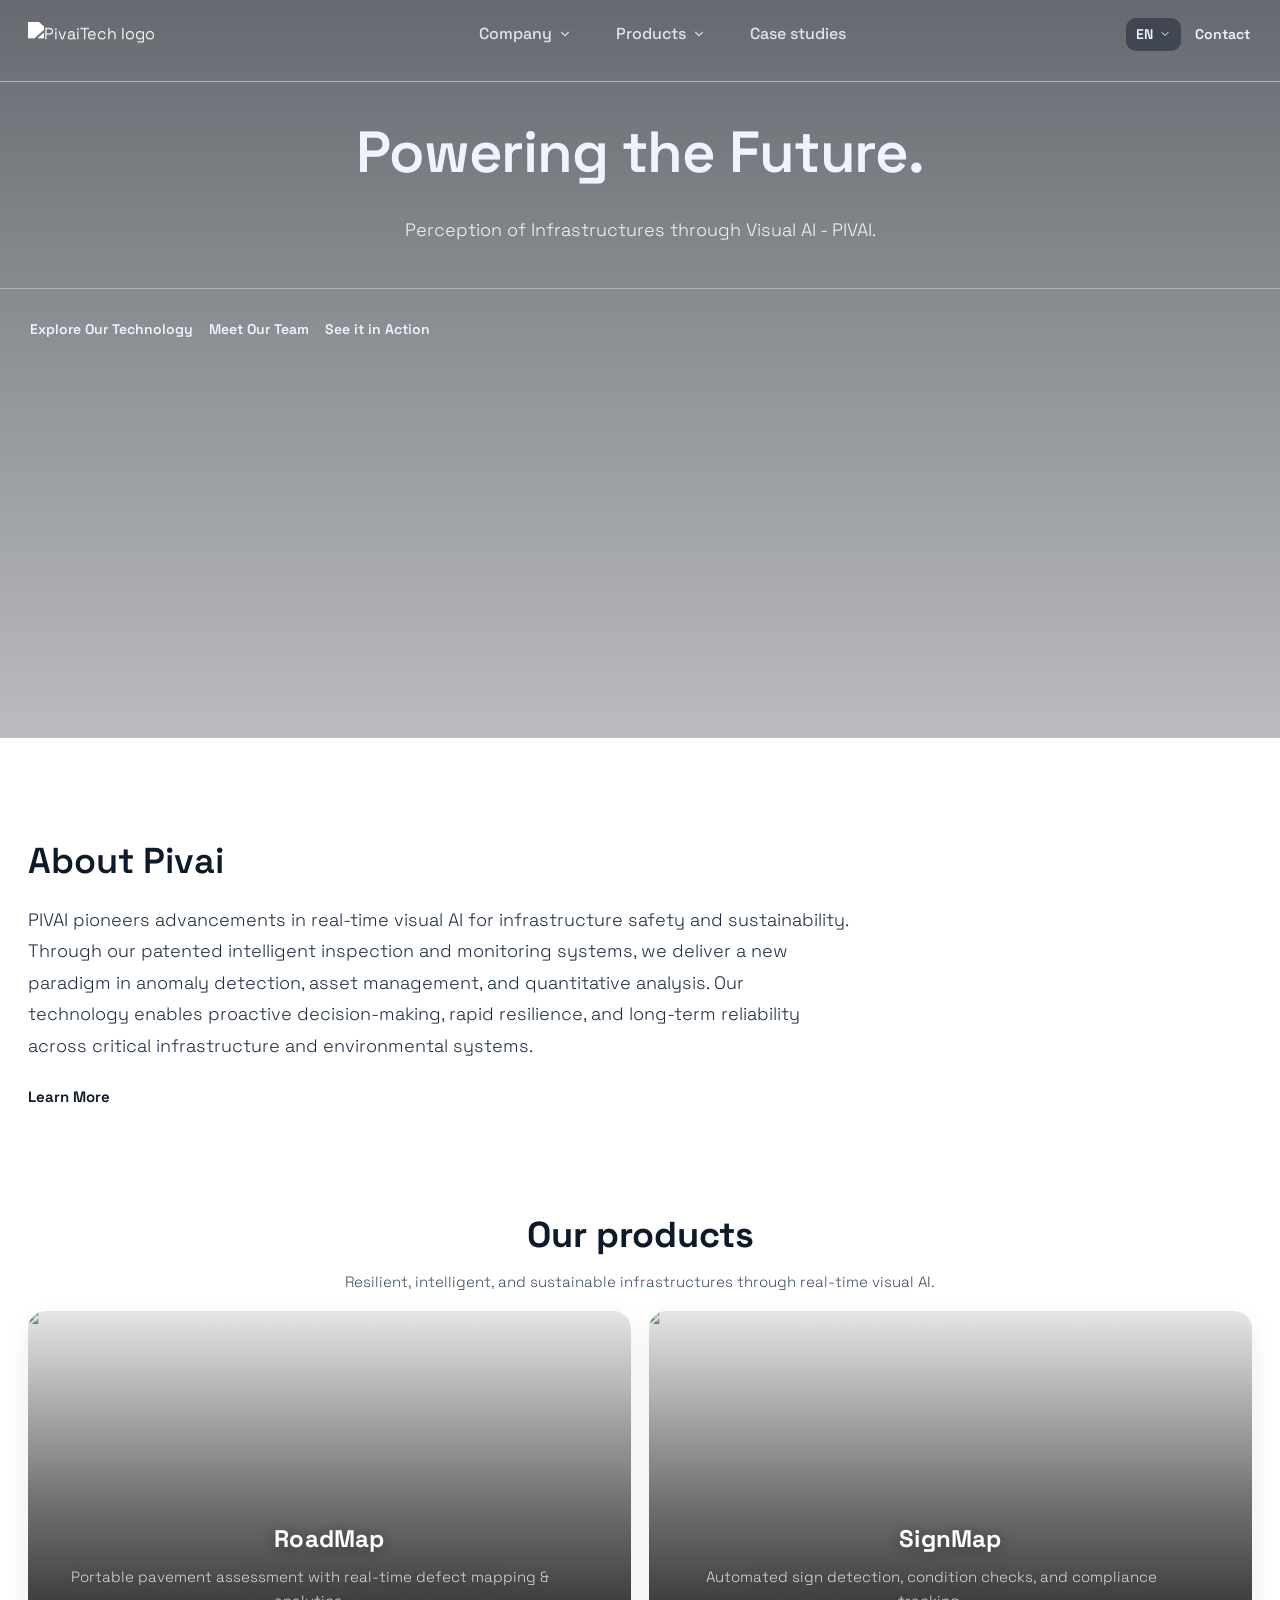
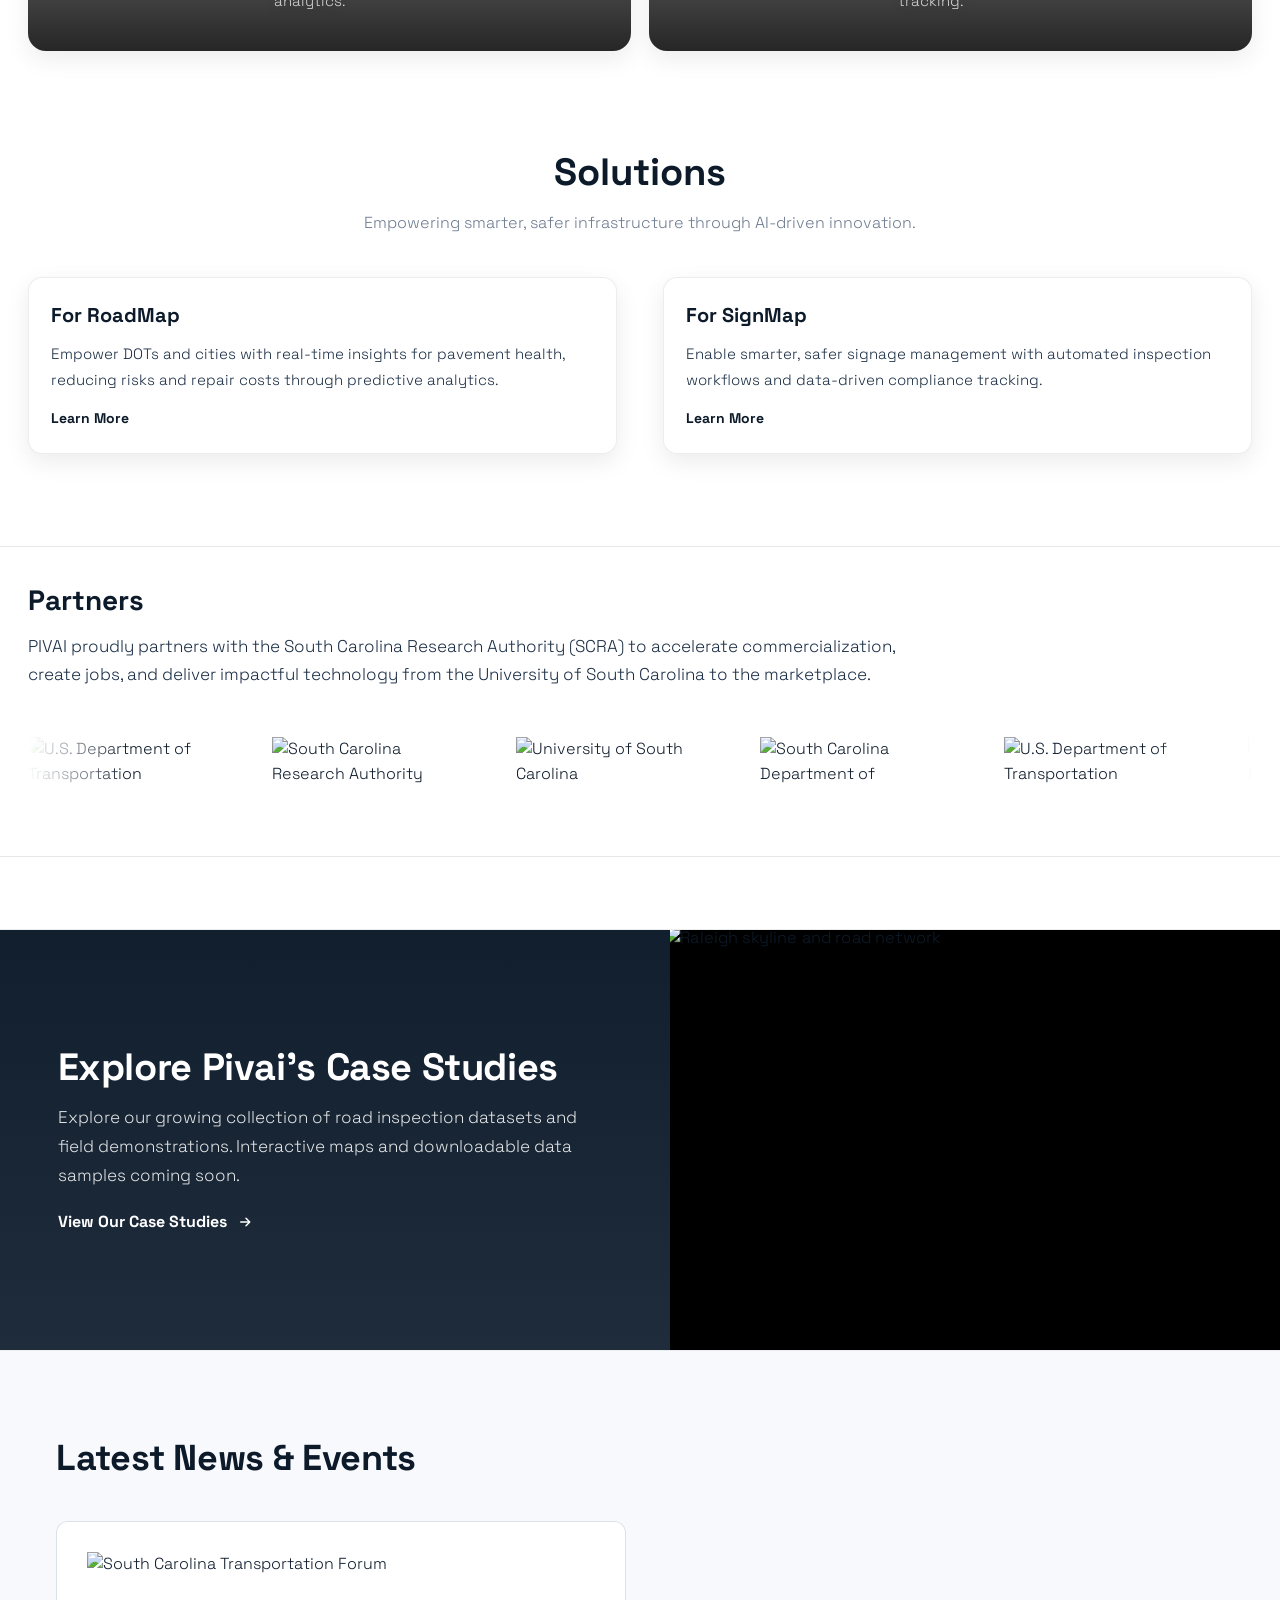
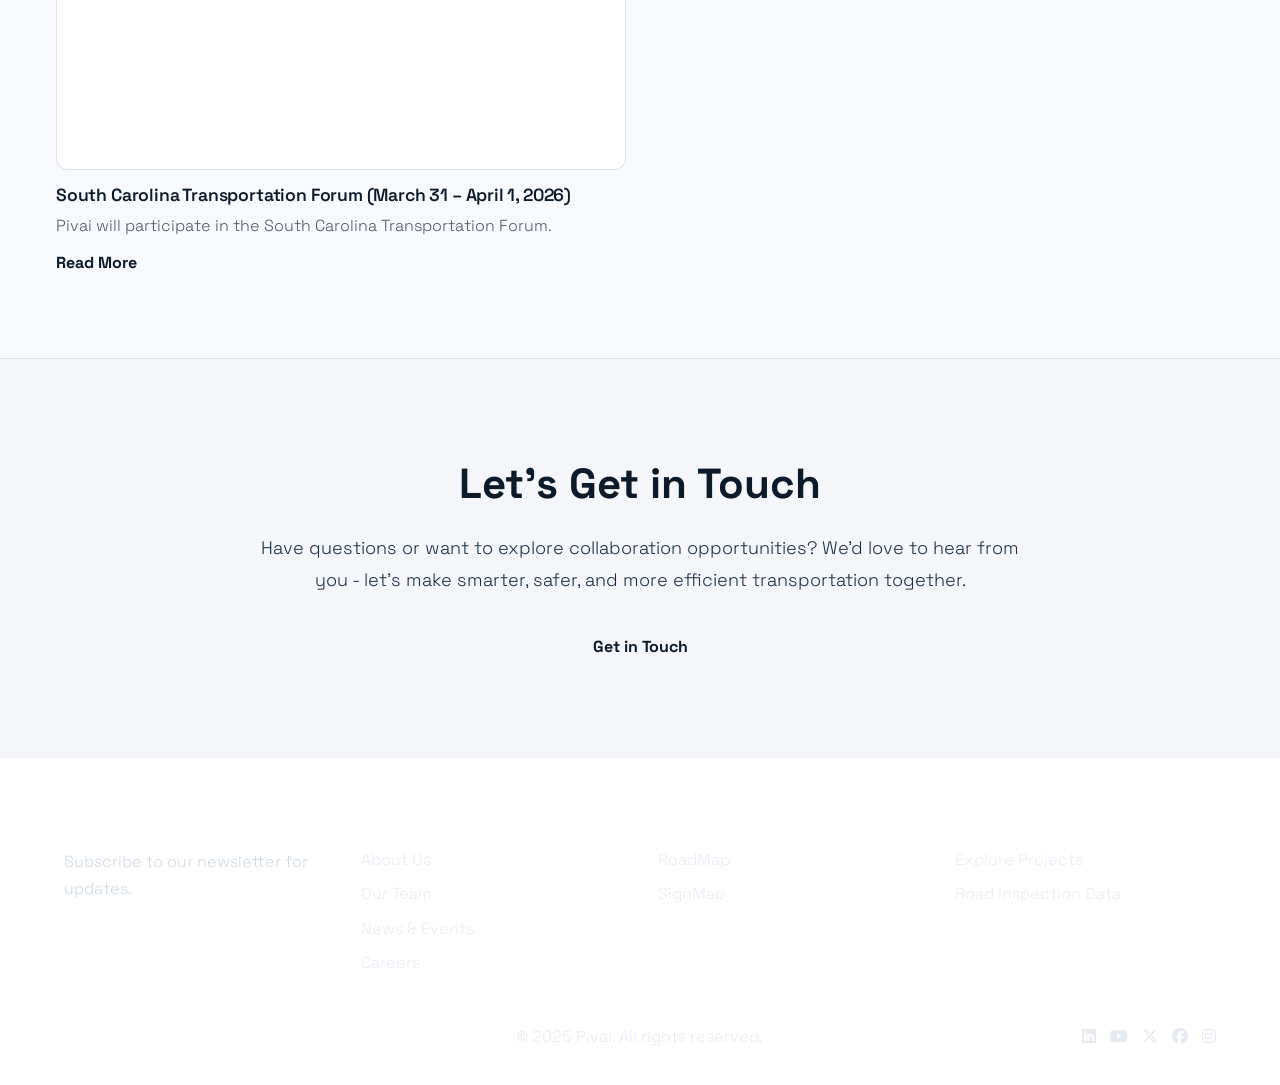
==== index.html @ ba90eb47 "Add files via upload" ====
<!doctype html>
<html lang="en">

<head>
  <meta charset="utf-8" />
  <meta name="viewport" content="width=device-width, initial-scale=1" />
  <title>Home | Pivai</title>

  <link rel="preconnect" href="https://fonts.gstatic.com" crossorigin>
  <link href="https://fonts.googleapis.com/css2?family=Plus+Jakarta+Sans:wght@200;300;400;600&display=swap"
    rel="stylesheet">
  <link href="https://fonts.googleapis.com/css2?family=Manrope:wght@200;300;400;500&display=swap" rel="stylesheet">
  <link href="https://fonts.googleapis.com/css2?family=Space+Grotesk:wght@300;400;500;600&display=swap"
    rel="stylesheet">
  <link href="https://fonts.googleapis.com/css2?family=Urbanist:wght@200;300;400;500;600&display=swap" rel="stylesheet">
  <link rel="stylesheet" href="https://cdnjs.cloudflare.com/ajax/libs/font-awesome/6.4.2/css/all.min.css">

  <link rel="preload" href="assets/office.jpg" as="image" />
  <link rel="stylesheet" href="styles.css" />
  <link rel="stylesheet" href="news.css" />
</head>

<body>
  <!-- HEADER -->
  <header class="site-header" role="banner">
    <div class="header-grid" id="headerGrid">
      <a class="brand" href="index.html" aria-label="PivaiTech home">
        <img src="images/pivailogo.png" alt="PivaiTech logo" />
      </a>

      <nav class="primary-nav" role="navigation" aria-label="Main Navigation">
        <ul class="menu" role="menubar">
          <li class="menu-item mega" role="none">
            <button class="dropdown-toggle" role="menuitem" aria-haspopup="true" aria-expanded="false">
              <span class="label">Company</span>
              <svg class="chevron" width="14" height="14" viewBox="0 0 24 24" aria-hidden="true">
                <path d="M6 9l6 6 6-6" fill="none" stroke="currentColor" stroke-width="2" stroke-linecap="round"
                  stroke-linejoin="round" />
              </svg>
            </button>

            <div class="mega-panel" role="menu" aria-label="Company">
              <div class="mega3">
                <div class="col intro">
                  <h3>Company</h3>
                  <p>Pioneering AI-powered infrastructure with a global vision.</p>
                </div>

                <div class="col links">
                  <a class="mega-link is-active" href="about.html" data-preview-img="images/pivailogo.png"
                    data-preview-title="About Us" data-preview-desc="Who we are, what we do, and how we build.">About
                    Us</a>

                  <a class="mega-link" href="team.html" data-preview-img="images/pivailogo.png"
                    data-preview-title="Our people"
                    data-preview-desc="Meet the leadership and the builders behind PivaiTech.">Our Team</a>

                  <a class="mega-link" href="news.html" data-preview-img="images/pivailogo.png"
                    data-preview-title="News & Events"
                    data-preview-desc="Discover the latest announcements and where to meet us.">News & Events</a>

                  <a class="mega-link" href="careers.html" data-preview-img="images/pivailogo.png"
                    data-preview-title="Careers"
                    data-preview-desc="Help us design the next decade of intelligent infrastructure.">Careers</a>
                </div>

                <div class="col preview">
                  <figure>
                    <img src="images/pivailogo.png" alt="PivaiTech logo">
                    <figcaption>
                      <h4>About Us</h4>
                      <p>Who we are, what we do, and how we build.</p>
                    </figcaption>
                  </figure>
                </div>
              </div>
            </div>
          </li>

          <li class="menu-item mega" role="none">
            <button class="dropdown-toggle" role="menuitem" aria-haspopup="true" aria-expanded="false">
              <span class="label">Products</span>
              <svg class="chevron" width="14" height="14" viewBox="0 0 24 24" aria-hidden="true">
                <path d="M6 9l6 6 6-6" fill="none" stroke="currentColor" stroke-width="2" stroke-linecap="round"
                  stroke-linejoin="round" />
              </svg>
            </button>

            <div class="mega-panel" role="menu" aria-label="Products">
              <div class="mega3">
                <div class="col intro">
                  <h3>Products</h3>
                  <p>Innovative AI solutions that redefine accuracy and control.</p>
                </div>

                <div class="col links">
                  <a class="mega-link is-active" href="roadmap.html" data-preview-img="images/Roadmap.jpeg"
                    data-preview-title="Roadmap"
                    data-preview-desc="Advanced AI-powered navigation and route intelligence.">Roadmap</a>

                  <a class="mega-link" href="signmap.html" data-preview-img="images/sign3.png"
                    data-preview-title="Signmap"
                    data-preview-desc="Real-time road sign detection and classification with precision vision.">Signmap</a>
                </div>

                <div class="col preview">
                  <figure>
                    <img src="images/Roadmap.jpeg" alt="">
                    <figcaption>
                      <h4>Roadmap</h4>
                      <p>Advanced AI-powered navigation and route intelligence.</p>
                    </figcaption>
                  </figure>
                </div>
              </div>
            </div>
          </li>

          <li class="menu-item" role="none">
            <a class="dropdown-toggle" href="case-studies.html" role="menuitem">
              <span class="label">Case studies</span>
            </a>
          </li>
        </ul>
      </nav>

      <div class="right-controls">
        <div class="lang dropdown">
          <button class="lang-toggle" aria-haspopup="true" aria-expanded="false" aria-label="Select language">
            <span class="code">EN</span>
            <svg class="chevron" width="12" height="12" viewBox="0 0 24 24" aria-hidden="true">
              <path d="M6 9l6 6 6-6" fill="none" stroke="currentColor" stroke-width="2" stroke-linecap="round"
                stroke-linejoin="round" />
            </svg>
          </button>
          <ul class="lang-menu" role="menu">
            <li role="none"><button role="menuitem" data-lang="FR">FR</button></li>
            <li role="none"><button role="menuitem" data-lang="DE">DE</button></li>
            <li role="none"><button role="menuitem" data-lang="ES">ES</button></li>
            <li role="none"><button role="menuitem" data-lang="IT">IT</button></li>
          </ul>
        </div>

        <a class="btn ghost" href="contact.html">Contact</a>
      </div>
    </div>

    <div class="rule rule-header"></div>

    <div class="tagline c-tagline">
      <div class="tagline-inner c-tagline-inner">
        <h1 class="c-title">Powering the Future.</h1>
        <p class="c-subtitle">Perception of Infrastructures through Visual AI - PIVAI.</p>
      </div>
    </div>

    <div class="rule rule-tagline"></div>

    <div class="cta-row">
      <a class="cta solid" href="roadmap.html">Explore Our Technology</a>
      <a class="cta outline" href="team.html">Meet Our Team</a>
      <a class="cta ghost-cta" href="case-studies.html">See it in Action</a>
    </div>
  </header>

  <section class="hero" aria-label="Company hero background">
    <div class="overlay" aria-hidden="true"></div>
  </section>

  <main>
    <section id="about" class="about-section" aria-labelledby="about-heading" data-reveal>
      <header>
        <h2 id="about-heading">About Pivai</h2>
        <p>
          PIVAI pioneers advancements in real-time visual AI for infrastructure safety and sustainability.
          Through our patented intelligent inspection and monitoring systems,
          we deliver a new paradigm in anomaly detection, asset management,
          and quantitative analysis. Our technology enables proactive decision-making,
          rapid resilience, and long-term reliability across critical infrastructure and environmental systems.
        </p>
      </header>
      <a href="about.html" class="about-link">Learn More</a>
    </section>

    <section class="products-band" aria-labelledby="products-heading" data-reveal>
      <div class="products-head">
        <h2 id="products-heading">Our products</h2>
        <p>Resilient, intelligent, and sustainable infrastructures through real-time visual AI.</p>

        <div class="products-grid" data-reveal-stagger>
          <a class="prod-card" href="roadmap.html" aria-labelledby="prod-roadmap-title">
            <img src="images/Roadmap.jpeg" alt="RoadMap pavement assessment system" class="prod-img" />
            <div class="prod-shade"></div>
            <div class="prod-copy">
              <h3 id="prod-roadmap-title" class="prod-title">RoadMap</h3>
              <p class="prod-desc">Portable pavement assessment with real-time defect mapping & analytics.</p>
            </div>
          </a>

          <a class="prod-card" href="signmap.html" aria-labelledby="prod-signmap-title">
            <img src="images/sign1.png" alt="SignMap automated traffic sign inspection" class="prod-img" />
            <div class="prod-shade"></div>
            <div class="prod-copy">
              <h3 id="prod-signmap-title" class="prod-title">SignMap</h3>
              <p class="prod-desc">Automated sign detection, condition checks, and compliance tracking.</p>
            </div>
          </a>
        </div>
      </div>
    </section>

    <section id="solutions" class="solutions-section" aria-labelledby="solutions-heading" data-reveal>
      <header class="solutions-header">
        <h2 id="solutions-heading">Solutions</h2>
        <p class="solutions-lede">Empowering smarter, safer infrastructure through AI-driven innovation.</p>
      </header>

      <div class="solutions-grid" data-reveal-stagger>
        <div class="solution">
          <h3>For RoadMap</h3>
          <p>Empower DOTs and cities with real-time insights for pavement health, reducing risks and repair costs
            through predictive analytics.</p>
          <a href="roadmap.html#roadmap-solutions" class="solution-btn">Learn More</a>
        </div>

        <div class="solution">
          <h3>For SignMap</h3>
          <p>Enable smarter, safer signage management with automated inspection workflows and data-driven compliance
            tracking.</p>
          <a href="signmap.html#signmap-solutions" class="solution-btn">Learn More</a>
        </div>
      </div>
    </section>

    <section id="partners" class="partners-band" aria-labelledby="partners-heading" data-reveal>
      <div class="partners-inner">
        <header class="partners-header">
          <h2 id="partners-heading" class="partners-title">Partners</h2>
          <p class="partners-copy">
            PIVAI proudly partners with the South Carolina Research Authority (SCRA) to accelerate
            commercialization, create jobs, and deliver impactful technology from the University of
            South Carolina to the marketplace.
          </p>
        </header>

        <div class="logo-marquee" aria-label="Partner organizations">
          <ul class="logo-track">
            <li class="partner"><img src="images/transport.png" alt="U.S. Department of Transportation"></li>
            <li class="partner"><img src="images/SCRA.png" alt="South Carolina Research Authority (SCRA)"></li>
            <li class="partner"><img src="images/usc.png" alt="University of South Carolina"></li>
            <li class="partner"><img src="images/SCDOT.jpeg" alt="South Carolina Department of Transportation"></li>

            <li class="partner"><img src="images/DOT.png" alt="U.S. Department of Transportation" aria-hidden="true">
            </li>
            <li class="partner"><img src="images/SCRA.png" alt="South Carolina Research Authority (SCRA)"
                aria-hidden="true"></li>
            <li class="partner"><img src="images/usc.png" alt="University of South Carolina" aria-hidden="true"></li>
            <li class="partner"><img src="images/SCDOT.jpeg" alt="South Carolina Department of Transportation"
                aria-hidden="true"></li>

            <li class="partner"><img src="images/DOT.png" alt="U.S. Department of Transportation" aria-hidden="true">
            </li>
            <li class="partner"><img src="images/SCRA.png" alt="South Carolina Research Authority (SCRA)"
                aria-hidden="true"></li>
            <li class="partner"><img src="images/usc.png" alt="University of South Carolina" aria-hidden="true"></li>
            <li class="partner"><img src="images/SCDOT.jpeg" alt="South Carolina Department of Transportation"
                aria-hidden="true"></li>

            <li class="partner"><img src="images/DOT.png" alt="U.S. Department of Transportation" aria-hidden="true">
            </li>
            <li class="partner"><img src="images/SCRA.png" alt="South Carolina Research Authority (SCRA)"
                aria-hidden="true"></li>
            <li class="partner"><img src="images/usc.png" alt="University of South Carolina" aria-hidden="true"></li>
            <li class="partner"><img src="images/SCDOT.jpeg" alt="South Carolina Department of Transportation"
                aria-hidden="true"></li>

            <li class="partner"><img src="images/DOT.png" alt="U.S. Department of Transportation" aria-hidden="true">
            </li>
            <li class="partner"><img src="images/SCRA.png" alt="South Carolina Research Authority (SCRA)"
                aria-hidden="true"></li>
            <li class="partner"><img src="images/usc.png" alt="University of South Carolina" aria-hidden="true"></li>
            <li class="partner"><img src="images/SCDOT.jpeg" alt="South Carolina Department of Transportation"
                aria-hidden="true"></li>

            <li class="partner"><img src="images/DOT.png" alt="U.S. Department of Transportation" aria-hidden="true">
            </li>
            <li class="partner"><img src="images/SCRA.png" alt="South Carolina Research Authority (SCRA)"
                aria-hidden="true"></li>
            <li class="partner"><img src="images/usc.png" alt="University of South Carolina" aria-hidden="true"></li>
            <li class="partner"><img src="images/SCDOT.jpeg" alt="South Carolina Department of Transportation"
                aria-hidden="true"></li>
          </ul>
        </div>
      </div>
    </section>

    <section class="featured-case" aria-labelledby="feat-case-heading" data-reveal>
      <div class="featured-case__grid">
        <div class="featured-case__panel">
          <h2 id="feat-case-heading" class="featured-case__title">Explore Pivai's Case Studies</h2>
          <p class="featured-case__desc">
            Explore our growing collection of road inspection datasets and field demonstrations.
            Interactive maps and downloadable data samples coming soon.
          </p>

          <a href="case-studies.html" class="featured-case__cta" aria-label="Read the full case study">
            <span>View Our Case Studies</span>
            <svg width="18" height="18" viewBox="0 0 24 24" aria-hidden="true">
              <path d="M5 12h12m0 0-5-5m5 5-5 5" fill="none" stroke="currentColor" stroke-width="2"
                stroke-linecap="round" stroke-linejoin="round" />
            </svg>
          </a>
        </div>

        <figure class="featured-case__media">
          <img src="images/columbia.jpg" alt="Raleigh skyline and road network" loading="lazy">
        </figure>
      </div>
    </section>

    <section id="latest-news" class="latest-news" aria-labelledby="latest-news-heading" data-reveal>
      <div class="container">
        <h2 id="latest-news-heading">Latest News & Events</h2>

        <!-- Cards grid -->
        <div class="news__grid">
          <!-- Item -->

          <article class="news-item">
            <a class="news-item__media" href="scltap.html">
              <img src="images/SCLTAP.png" alt="South Carolina Transportation Forum" loading="lazy" class="logo">
            </a>

            <h3>
              <a href="scltap.html">
                South Carolina Transportation Forum (March 31 – April 1, 2026)
              </a>
            </h3>

            <p class="excerpt">
              Pivai will participate in the South Carolina Transportation Forum.
            </p>

            <a class="read" href="https://scltap.org/2026-south-carolina-transportation-forum/" target="_blank">
              Read More
            </a>
          </article>
        </div>
    </section>

    <section class="get-in-touch" data-reveal>
      <div class="get-in-touch__inner">
        <h2>Let’s Get in Touch</h2>
        <p>
          Have questions or want to explore collaboration opportunities?
          We’d love to hear from you - let’s make smarter, safer, and more efficient
          transportation together.
        </p>
        <a href="contact.html" class="btn-ghost">Get in Touch</a>
      </div>
    </section>
  </main>

  <!-- Footer (keep your existing footer as-is) -->
  <footer class="footer" data-reveal>
    <div class="footer-top">
      <div>
        <h4>Subscribe</h4>
        <p>Subscribe to our newsletter for updates.</p>
        <a href="subscribe.html" class="btn">Subscribe</a>
      </div>

      <div>
        <h4>Company</h4>
        <ul>
          <li><a href="about.html">About Us</a></li>
          <li><a href="team.html">Our Team</a></li>
          <li><a href="news.html">News & Events</a></li>
          <li><a href="careers.html">Careers</a></li>
        </ul>
      </div>

      <div>
        <h4>Products</h4>
        <ul>
          <li><a href="roadmap.html">RoadMap</a></li>
          <li><a href="signmap.html">SignMap</a></li>
        </ul>
      </div>

      <div>
        <h4>Case Studies</h4>
        <ul>
          <li><a href="case-studies.html">Explore Projects</a></li>
          <li><a href="case-studies.html">Road Inspection Data</a></li>
        </ul>
      </div>
    </div>

    <div class="footer-bottom">
      <div class="footer-col logo-col">
        <a href="index.html" aria-label="PivaiTech home">
          <img src="images/pivailogo.png" alt="PivaiTech Logo">
        </a>
      </div>

      <div class="footer-col text-col">
        <p>&copy; 2025 Pivai. All rights reserved.</p>
      </div>

      <div class="footer-col social-col" aria-label="Social links">
        <a href="#"><i class="fab fa-linkedin"></i></a>
        <a href="#"><i class="fab fa-youtube"></i></a>
        <a href="#"><i class="fab fa-x-twitter"></i></a>
        <a href="#"><i class="fab fa-facebook"></i></a>
        <a href="#"><i class="fab fa-instagram"></i></a>
      </div>
    </div>
  </footer>

  <script>
    const y = document.getElementById('year');
    if (y) y.textContent = new Date().getFullYear();
  </script>

  <script src="script.js"></script>
</body>

</html>
---- styles.css ----
/* =========================================================
   0) TOKENS / RESET
========================================================= */
*, *::before, *::after { box-sizing: border-box; }
html, body { height: 100%; }
html { scroll-behavior: smooth; }

:root{
  --fg: #0c1a2a;
  --fg-soft: #1a2d44;
  --muted: #6d7b90;

  --page-bg: #ffffff;
  --surface: #ffffff;
  --surface-2: #f7f9fc;

  --rule-dark: rgba(12, 26, 42, 0.10);
  --rule-light: rgba(255, 255, 255, 0.55);

  --container: 1280px;

  --panel-radius: 14px;
  --panel-shadow: 0 28px 56px rgba(0,0,0,0.28);

  --brand-underline: #e6eefb;
  --hero-text: #f4f7fb;

  --radius-sm: 10px;
  --radius-md: 14px;
  --radius-lg: 18px;

  --shadow-sm: 0 8px 24px rgba(0,0,0,0.08);
  --shadow-md: 0 14px 40px rgba(0,0,0,0.12);
  --shadow-lg: 0 28px 60px rgba(0,0,0,0.18);
}

body{
  margin: 0;
  color: var(--fg);
  background: var(--page-bg);
  font-family: "Space Grotesk", system-ui, sans-serif;
  font-weight: 300;
  line-height: 1.55;
}

img{ display:block; max-width:100%; height:auto; }
button{ font:inherit; cursor:pointer; background:none; border:0; }
a{ color:inherit; text-decoration:none; }

.container{
  max-width: var(--container);
  margin: 0 auto;
  padding: 0 28px;
}

/* =========================================================
   1) HERO
========================================================= */
.hero{
  height: 82vh;
  background: url('images/background.jpg') center/cover no-repeat;
  position: relative;
}
.hero .overlay{
  position:absolute; inset:0;
  background: linear-gradient(
    180deg,
    rgba(8,14,24,0.62),
    rgba(8,14,24,0.28)
  );
}

/* =========================================================
   2) HEADER
========================================================= */
.site-header{
  position: absolute;
  inset: 0 0 auto 0;
  z-index: 10;
  display: block;
}

.header-grid{
  max-width: var(--container);
  margin: 0 auto;
  padding: 14px 28px;
  display: grid;
  grid-template-columns: auto 1fr auto;
  align-items: center;
  gap: 20px;
}

.brand img{
  width: 170px;
  filter: brightness(0) invert(1) drop-shadow(0 1px 0 rgba(255,255,255,0.35));
}

/* Thin rules under header/tagline */
.rule{ height:1px; background:var(--rule-light); margin:12px 0 0; }
.rule-header{ max-width:var(--container); margin-left:auto; margin-right:auto; opacity:0.85; }
.rule-tagline{ max-width:var(--container); margin:18px auto 0; opacity:0.60; }

/* =========================================================
   3) NAVIGATION
========================================================= */
.primary-nav{ justify-self: center; }
.menu{ list-style:none; display:flex; gap:40px; margin:0; padding:0; }
.menu-item{ position: relative; }

.dropdown-toggle{
  position: relative;
  display: inline-flex; align-items:center; gap:6px;
  color: var(--hero-text);
  padding: 8px 2px;
  font-size: 16px; font-weight: 500;
  opacity: 0.86;
  transition: opacity 0.18s ease, color 0.18s ease;
}
.dropdown-toggle:hover{ opacity:1; }
.dropdown-toggle .chevron{ transition: transform 0.18s ease; opacity:0.9; }
.menu-item.open > .dropdown-toggle .chevron{ transform: rotate(180deg); }

.dropdown-toggle::after{
  content:"";
  position:absolute; left:0; right:0; bottom:-14px; height:2px;
  background: var(--brand-underline);
  transform: scaleX(0); transform-origin: center;
  opacity: 0;
  transition: transform 0.2s ease, opacity 0.2s ease;
}
.dropdown-toggle:hover::after,
.menu-item.open > .dropdown-toggle::after{
  transform: scaleX(1);
  opacity: 0.95;
}

/* =========================================================
   4) TAGLINE + CTAs
========================================================= */
.tagline{ display:grid; place-items:start; }
.tagline-inner{
  max-width: var(--container);
  margin: 0 auto;
  padding: 18px 28px 8px;
  color: #eef3ff;
}

.tagline h1{
  font-family: "Space Grotesk", system-ui, sans-serif;
  font-weight: 600;
  font-size: clamp(30px, 5vw, 58px);
  margin: 8px 0 10px;
  letter-spacing: -0.02em;
  text-align: center;
}

.tagline p{
  max-width: 740px;
  color: rgba(255,255,255,0.92);
  font-size: clamp(14px, 1.8vw, 18px);
  text-align: center;
}

.cta-row{
  max-width: var(--container);
  margin: 14px auto 0;
  padding: 12px 28px 0;
  display: flex; flex-wrap: wrap; gap: 12px;
}

/* Text-only links with underline */
.cta, .btn.ghost{
  position: relative;
  background: transparent;
  border: none;
  color: #f0f4ff;
  padding: 6px 2px;
  border-radius: 0;
  font-weight: 600;
  font-size: 14px;
  line-height: 1.2;
}
.cta::after, .btn.ghost::after{
  content:"";
  position:absolute; left:0; right:0; bottom:-3px; height:1.5px;
  background: rgba(255,255,255,0.92);
  transform: scaleX(0);
  transform-origin: left;
  transition: transform 0.22s ease;
}
.cta:hover::after, .btn.ghost:hover::after,
.cta:focus-visible::after, .btn.ghost:focus-visible::after{
  transform: scaleX(1);
}
.cta:focus-visible, .btn.ghost:focus-visible{
  outline: 2px solid rgba(255,255,255,0.55);
  outline-offset: 2px;
}

/* =========================================================
   5) MEGA MENUS (unchanged layout, slightly refined)
========================================================= */
.mega .mega-panel{
  position: fixed;
  top: var(--panel-top, 100px);
  left: var(--panel-left, 24px);
  width: min(1120px, 92vw);
  background: #ffffff;
  color: var(--fg);
  border-radius: var(--panel-radius);
  box-shadow: var(--panel-shadow);
  border: 1px solid rgba(0,0,0,0.06);
  opacity: 0;
  transform: translateY(-8px) scale(0.985);
  pointer-events: none;
  transition: opacity 170ms ease, transform 170ms ease;
  z-index: 50;
}
.menu-item.open > .mega-panel{
  opacity:1; transform:translateY(0) scale(1); pointer-events:auto;
}

.mega3{
  display:grid;
  grid-template-columns: 1.2fr 0.9fr 1.3fr;
  gap: 28px;
  padding: 28px;
  align-items:start;
}
.mega3 .intro h3{
  font-family:"Space Grotesk", system-ui, sans-serif;
  font-size: 28px; font-weight: 600; margin: 0 0 10px;
}
.mega3 .intro p{ margin:0; color:#4c5b73; line-height:1.6; }
.mega3 .intro::after,
.mega3 .links::after{
  content:""; position:absolute; top:0; right:-14px; width:1px; height:100%;
  background: rgba(12,26,42,0.12);
}
.mega3 .col{ position:relative; }
.mega3 .links{ display:grid; gap:16px; align-content:start; }
.mega3 .mega-link{
  display:block; font-size:20px; font-weight:700; color:#22304a; padding:6px 2px;
  transition: color 0.15s ease, transform 0.15s ease, opacity 0.15s ease;
}
.mega3 .mega-link:hover{ color:#e32f3a; transform: translateX(2px); }
.mega3 .mega-link.is-active{ color:#e32f3a; }
.mega3 .preview figure{ margin:0; display:grid; gap:10px; }
.mega3 .preview img{
  width:100%; height:220px; object-fit:cover; border-radius:10px;
  box-shadow: 0 10px 24px rgba(0,0,0,0.12);
}
.mega3 .preview h4{ margin:0; font-size:18px; font-weight:700; }
.mega3 .preview p{ margin:4px 0 0; color:#51627a; font-size:14px; line-height:1.5; }

@media (max-width: 980px){
  .mega3{ grid-template-columns: 1fr; gap:18px; }
  .mega3 .intro::after, .mega3 .links::after{ display:none; }
  .mega3 .preview img{ height:200px; }
}

/* =========================================================
   6) LANGUAGE DROPDOWN
========================================================= */
.right-controls{ display:flex; align-items:center; gap:12px; }
.lang{ position:relative; }

.lang-toggle{
  display:inline-flex; align-items:center; gap:6px;
  padding:6px 10px; border-radius:10px;
  color:#f0f4ff; background:rgba(15,23,41,0.45);
  font-size:14px; font-weight:600;
}
.lang .chevron{ transition:transform 0.18s ease; }
.lang.open .chevron{ transform:rotate(180deg); }

.lang-menu{
  position:fixed;
  top:var(--lang-top, 88px);
  left:var(--lang-left, 0px);
  width:68px; background:#fff; color:var(--fg);
  border-radius:10px; border:1px solid rgba(0,0,0,0.08);
  box-shadow:0 18px 40px rgba(0,0,0,0.26);
  padding:6px 0;
  opacity:0; transform:translateY(-8px) scale(0.98); pointer-events:none;
  transition:opacity 150ms ease, transform 150ms ease;
}
.lang.open .lang-menu{ opacity:1; transform:translateY(0) scale(1); pointer-events:auto; }
.lang-menu li{ list-style:none; }
.lang-menu button{
  display:block; width:100%; padding:8px 0;
  font-weight:700; letter-spacing:0.5px;
}
.lang-menu button:hover{ background:#f4f6fb; }

/* =========================================================
   7) PAGE-LOAD ANIMATIONS
========================================================= */
body {
  opacity: 0;
  transform: scale(1.01);
  transition: opacity 0.85s ease, transform 1.05s ease;
}
body.page-loaded {
  opacity: 1;
  transform: scale(1);
}

.site-header {
  opacity: 0;
  transform: translateY(-22px);
  transition: opacity 0.9s ease 0.18s, transform 0.9s ease 0.18s;
}
body.page-loaded .site-header {
  opacity: 1;
  transform: translateY(0);
}

.tagline {
  opacity: 0;
  transform: translateY(26px);
  transition: opacity 0.95s ease 0.38s, transform 0.95s ease 0.38s;
}
body.page-loaded .tagline {
  opacity: 1;
  transform: translateY(0);
}

/* =========================================================
   8) REVEAL (GLOBAL) + STAGGER
========================================================= */
[data-reveal]{
  opacity: 0;
  transform: translateY(18px);
  transition: opacity 0.75s ease, transform 0.75s ease;
  will-change: opacity, transform;
}

[data-reveal].in-view{
  opacity: 1;
  transform: translateY(0);
}

/* Stagger children inside a container marked data-reveal-stagger */
[data-reveal-stagger] > *{
  opacity: 0;
  transform: translateY(16px);
  transition: opacity 0.7s ease, transform 0.7s ease;
}

[data-reveal-stagger].in-view > *{
  opacity: 1;
  transform: translateY(0);
}

[data-reveal-stagger].in-view > *:nth-child(1){ transition-delay: 90ms; }
[data-reveal-stagger].in-view > *:nth-child(2){ transition-delay: 170ms; }
[data-reveal-stagger].in-view > *:nth-child(3){ transition-delay: 250ms; }
[data-reveal-stagger].in-view > *:nth-child(4){ transition-delay: 330ms; }
[data-reveal-stagger].in-view > *:nth-child(5){ transition-delay: 410ms; }

@media (prefers-reduced-motion: reduce){
  html { scroll-behavior: auto; }
  body, .site-header, .tagline, [data-reveal], [data-reveal-stagger] > *{
    transition: none !important;
    transform: none !important;
  }
}

/* =========================================================
   9) ABOUT
========================================================= */
.about-section{
  max-width: var(--container);
  margin: 96px auto;
  padding: 0 28px;
}
.about-section h2{
  font-family: "Space Grotesk", system-ui, sans-serif;
  font-weight: 600;
  font-size: clamp(24px, 3vw, 36px);
  margin: 0 0 14px;
}
.about-section p{
  font-size: clamp(15px, 1.6vw, 18px);
  color: var(--fg-soft);
  line-height: 1.75;
  max-width: 820px;
  margin: 0 0 24px;
}
.about-link{
  position: relative; display: inline-block;
  font-weight: 650; font-size: 15px; color: var(--fg);
  padding-bottom: 3px;
}
.about-link::after{
  content:""; position:absolute; left:0; right:0; bottom:0; height:2px;
  background: currentColor; transform: scaleX(0); transform-origin: left;
  transition: transform 0.25s ease;
}
.about-link:hover::after,
.about-link:focus-visible::after{ transform: scaleX(1); }

/* =========================================================
   10) PRODUCTS
========================================================= */
.products-band{
  max-width: var(--container);
  margin: 64px auto;
  padding: 0 28px;
  text-align: center;
}
.products-head h2{
  font-weight: 700;
  font-size: clamp(24px, 3.2vw, 36px);
  margin: 0 0 6px;
}
.products-head p{
  margin: 0 0 18px;
  color: var(--fg-soft);
  opacity: 0.85;
  font-size: 15px;
}
.products-grid{
  display: grid;
  grid-template-columns: 1fr 1fr;
  gap: 18px;
}

.prod-card{
  position: relative;
  display: block;
  min-height: 340px;
  overflow: hidden;
  border-radius: var(--radius-lg);
  isolation: isolate;
  box-shadow: var(--shadow-sm);
  color: #fff;                 /* fallback */
  text-decoration: none;
}

.prod-img{
  position: absolute;
  inset: 0;
  width: 100%;
  height: 100%;
  object-fit: cover;
  transform: scale(1.02);
  transition: transform 0.9s cubic-bezier(0.2, 0.75, 0.2, 1),
              filter 0.35s ease;
  z-index: 0;
}

/* Stronger, valid overlay gradient */
.prod-shade{
  position: absolute;
  inset: 0;
  background: linear-gradient(
    180deg,
    rgba(0, 0, 0, 0.10) 0%,
    rgba(0, 0, 0, 0.55) 55%,
    rgba(0, 0, 0, 0.85) 100%
  );
  z-index: 1;
  transition: background 0.35s ease;
}

.prod-copy{
  position: relative;
  z-index: 2;
  height: 100%;
  padding: 22px 22px 20px;
  display: grid;
  align-content: end;
  gap: 8px;
  transform: translateY(0);
  transition: transform 0.25s ease;
}

/* FORCE white + readability */
.prod-title{
  margin: 0;
  font-weight: 800;
  font-size: clamp(18px, 2.6vw, 24px);
  letter-spacing: 0.2px;
  color: #fff !important;
  text-shadow: 0 2px 18px rgba(0,0,0,0.60);
}

.prod-desc{
  margin: 0;
  font-size: 14px;
  line-height: 1.6;
  max-width: 52ch;
  color: rgba(255,255,255,0.92) !important;
  text-shadow: 0 2px 18px rgba(0,0,0,0.60);
}

/* Hover: slightly more contrast + lift */
.prod-card:hover .prod-img,
.prod-card:focus-visible .prod-img{
  transform: scale(1.07);
  filter: brightness(0.72) contrast(1.08);
}

.prod-card:hover .prod-copy,
.prod-card:focus-visible .prod-copy{
  transform: translateY(-4px);
}

.prod-card:hover .prod-shade,
.prod-card:focus-visible .prod-shade{
  background: linear-gradient(
    180deg,
    rgba(0, 0, 0, 0.18) 0%,
    rgba(0, 0, 0, 0.62) 55%,
    rgba(0, 0, 0, 0.92) 100%
  );
}

@media (max-width: 900px){
  .products-grid{ grid-template-columns: 1fr; }
  .prod-card{ min-height: 270px; }
}

/* =========================================================
   11) SOLUTIONS
========================================================= */
.solutions-section{
  max-width: var(--container);
  margin: 92px auto;
  padding: 0 28px;
}
.solutions-header{ margin-bottom: 42px; text-align: center; }
.solutions-header h2{
  font-family:"Space Grotesk", system-ui, sans-serif;
  font-size: clamp(26px, 4vw, 38px);
  font-weight:700;
  margin:0 0 8px;
}
.solutions-lede{
  color: var(--muted);
  font-size: 16px;
  line-height: 1.6;
  max-width: 680px;
  margin: 0 auto;
}

.solutions-grid{
  display:grid;
  grid-template-columns: 1fr 1fr;
  gap: 46px;
  align-items: stretch;
  margin-top: 34px;
  position: relative;
}

.solution{
  background: var(--surface);
  border: 1px solid rgba(12,26,42,0.08);
  border-radius: var(--radius-md);
  padding: 22px 22px 20px;
  box-shadow: var(--shadow-sm);
  transition: transform 0.25s ease, box-shadow 0.25s ease;
}
.solution:hover{
  transform: translateY(-4px);
  box-shadow: var(--shadow-md);
}
.solution h3{
  margin: 0 0 10px;
  font-size: 20px;
  font-weight: 700;
}
.solution p{
  margin: 0 0 14px;
  color: var(--fg-soft);
  font-size: 15px;
  line-height: 1.7;
}
.solution-btn{
  position:relative;
  display:inline-block;
  font-size: 14px;
  font-weight: 700;
  padding-bottom: 3px;
}
.solution-btn::after{
  content:"";
  position:absolute; left:0; right:0; bottom:0; height:2px;
  background: currentColor;
  transform: scaleX(0);
  transform-origin: left;
  transition: transform 0.25s ease;
}
.solution-btn:hover::after,
.solution-btn:focus-visible::after{
  transform: scaleX(1);
}

@media (max-width: 900px){
  .solutions-grid{ grid-template-columns: 1fr; }
}

/* =========================================================
   12) PARTNERS
========================================================= */
.partners-band{
  margin: 72px 0;
  background: #fff;
  border-top: 1px solid var(--rule-dark);
  border-bottom: 1px solid var(--rule-dark);
}
.partners-inner{
  max-width: var(--container);
  margin: 0 auto;
  padding: 32px 28px 40px;
}
.partners-title{
  font-family:"Space Grotesk", system-ui, sans-serif;
  font-weight:700;
  font-size: clamp(22px, 2.6vw, 28px);
  margin:0 0 10px;
}
.partners-copy{
  margin:0 0 16px;
  color: var(--fg-soft);
  font-size: clamp(15px, 1.4vw, 17px);
  line-height:1.65;
  max-width: 920px;
}

/* marquee */
.logo-marquee{
  position:relative;
  overflow:hidden;
  mask-image: linear-gradient(90deg, transparent, #000 8%, #000 92%, transparent);
  -webkit-mask-image: linear-gradient(90deg, transparent, #000 8%, #000 92%, transparent);
}
.logo-track{
  display:inline-flex;
  align-items:center;
  gap:54px;
  padding:12px 0;
  width:max-content;
  animation: logos-scroll 42s linear infinite;
  will-change: transform;
}
.logo-marquee:hover .logo-track{ animation-play-state: paused; }

.partner{ display:grid; place-items:center; min-height:56px; }
.partner img{
  max-height:46px;
  max-width:190px;
  width:auto;
  object-fit:contain;
  transition: transform 0.25s ease, opacity 0.25s ease;
}
.partner img:hover{ transform: translateY(-3px); }

@keyframes logos-scroll{
  from{ transform: translateX(0); }
  to{ transform: translateX(-50%); }
}

/* =========================================================
   13) FEATURED CASE
========================================================= */
.featured-case{
  width: 100vw;
  margin-left: calc(50% - 50vw);  /* full-bleed breakout */
  margin-right: calc(50% - 50vw);
  background: #fff;
  padding: 0;
  border-top: 1px solid rgba(12,26,42,0.08);
  border-bottom: 1px solid rgba(12,26,42,0.08);
}

.featured-case__grid{
  display: grid;
  grid-template-columns: 1.1fr 1fr;
  min-height: 420px;              /* smaller than before */
}

/* Left content panel */
.featured-case__panel{
  background: linear-gradient(
    180deg,
    rgba(12,26,42,0.98),
    rgba(12,26,42,0.92)
  );
  color: #fff;
  padding: clamp(36px, 4.5vw, 72px);  /* reduced padding */
  display: flex;
  flex-direction: column;
  justify-content: center;
}

.featured-case__title{
  font-family: "Space Grotesk", system-ui, sans-serif;
  font-weight: 700;
  font-size: clamp(26px, 3.4vw, 38px); /* slightly smaller */
  line-height: 1.14;
  margin: 0 0 14px;
  letter-spacing: -0.01em;
}

.featured-case__desc{
  font-size: clamp(15px, 1.5vw, 17px);
  color: rgba(255,255,255,0.88);
  line-height: 1.7;
  margin: 0 0 20px;               /* tighter */
  max-width: 58ch;
}

.featured-case__cta{
  display: inline-flex;
  align-items: center;
  gap: 10px;
  width: fit-content;
  font-weight: 800;
  color: #fff;
  transition: transform .2s ease, color .2s ease;
}

.featured-case__cta:hover,
.featured-case__cta:focus-visible{
  color: #e6eefb;
  transform: translateX(2px);
}

/* Right image */
.featured-case__media{
  margin: 0;
  position: relative;
  overflow: hidden;
  background: #000;
}

.featured-case__media img{
  position: absolute;
  inset: 0;
  width: 100%;
  height: 100%;
  object-fit: cover;
  transform: scale(1.02);
  transition: transform .8s cubic-bezier(.2,.7,.2,1), filter .3s ease;
}

.featured-case__media:hover img{
  transform: scale(1.06);
  filter: brightness(0.95);
}

/* Responsive */
@media (max-width: 980px){
  .featured-case__grid{
    grid-template-columns: 1fr;
    min-height: auto;
  }

  .featured-case__panel{
    padding: 42px 28px;
  }

  .featured-case__media{
    min-height: 280px;
  }
}

/* =========================================================
   14) LATEST NEWS
========================================================= */
.latest-news{
  background: var(--surface-2);
  padding: 80px 28px;
}
.latest-news .container{
  max-width: var(--container);
  margin: 0 auto;
}
.latest-news h2{
  font-size: clamp(24px, 3vw, 36px);
  margin: 0 0 34px;
  font-weight: 800;
  letter-spacing: -0.01em;
}

.news-grid{
  display:grid;
  grid-template-columns: repeat(auto-fit, minmax(280px, 1fr));
  gap: 28px;
}
.news-card{
  background:#fff;
  border-radius: var(--radius-md);
  box-shadow: var(--shadow-sm);
  overflow:hidden;
  border: 1px solid rgba(12,26,42,0.08);
  transition: transform 0.28s ease, box-shadow 0.28s ease;
}
.news-card:hover{
  transform: translateY(-6px);
  box-shadow: var(--shadow-md);
}

.news-card img{
  width:100%;
  height:200px;
  object-fit:cover;
}

.news-card img.logo{
  object-fit: contain;
  background: #fff;
  padding: 20px;
}

.news-content{ padding: 20px 20px 18px; }
.news-content h3{ margin: 0 0 8px; font-size: 18px; font-weight: 800; }
.news-content p{ margin: 0 0 12px; color: var(--muted); font-size: 15px; line-height: 1.55; }
.news-date{ font-weight: 700; color: var(--fg-soft); display:block; margin-bottom: 12px; }

.arrow-btn{ font-weight: 800; color:#e63946; transition: color 0.2s ease; }
.arrow-btn:hover{ color:#c62828; }

.news-footer{ text-align:center; margin-top: 34px; }
.see-all{
  display:inline-block;
  font-weight: 800;
  padding-bottom: 3px;
  border-bottom: 2px solid rgba(12,26,42,0.18);
  transition: transform 0.2s ease, color 0.2s ease, border-color 0.2s ease;
}
.see-all:hover{
  color:#e63946;
  border-color:#e63946;
  transform: translateX(2px);
}

/* =========================================================
   15) GET IN TOUCH
========================================================= */
.get-in-touch{
  background:#f4f6f9;
  color:var(--fg);
  padding: 92px 28px;
  text-align:center;
  border-top: 1px solid var(--rule-dark);
}
.get-in-touch__inner{ max-width: 760px; margin: 0 auto; }
.get-in-touch h2{
  font-family:"Space Grotesk", system-ui, sans-serif;
  font-size: clamp(26px, 4vw, 42px);
  font-weight: 800;
  margin: 0 0 16px;
}
.get-in-touch p{
  font-size: clamp(15px, 1.6vw, 18px);
  color: var(--fg-soft);
  line-height: 1.75;
  margin: 0 0 34px;
}

.btn-ghost{
  position:relative;
  display:inline-block;
  font-weight: 800;
  color: var(--fg);
  padding: 6px 2px;
  font-size: 16px;
}
.btn-ghost::after{
  content:"";
  position:absolute; left:0; right:0; bottom:-4px; height:1.5px;
  background: var(--fg);
  opacity:0;
  transform: scaleX(0);
  transform-origin:left;
  transition: transform 0.25s ease, opacity 0.25s ease;
}
.btn-ghost:hover::after,
.btn-ghost:focus-visible::after{ opacity:1; transform: scaleX(1); }

/* =========================================================
   16) FOOTER
========================================================= */
.footer{
 background: url('images/background.jpg') center/cover no-repeat;
  color:#fff;
  padding: 3rem 5% 1rem;
  position:relative;
}

.footer-top{
  display:grid;
  grid-template-columns: repeat(auto-fit, minmax(220px, 1fr));
  gap: 2rem 2.25rem;
  margin-bottom: 2rem;
}
.footer-top h4{
  margin:0 0 1rem;
  font-size: 1.05rem;
  font-weight: 900;
  letter-spacing: 0.2px;
}
.footer-top p{ margin:0 0 1rem; color: rgba(203,213,225,0.92); line-height:1.7; }
.footer-top ul{ list-style:none; padding:0; margin:0; display:grid; gap:0.6rem; }

.footer-top ul li a{
  color: rgba(226,232,240,0.80);
  position:relative;
  padding-bottom: 2px;
  transition: color 0.2s ease;
}
.footer-top ul li a::after{
  content:"";
  position:absolute; left:0; right:0; bottom:-2px; height:1.5px;
  background: currentColor;
  transform: scaleX(0);
  transform-origin:left;
  transition: transform 0.2s ease;
  opacity: 0.85;
}
.footer-top ul li a:hover{ color:#fff; }
.footer-top ul li a:hover::after{ transform: scaleX(1); }

.footer .btn{
  position:relative;
  display:inline-block;
  font-size: 1rem;
  font-weight: 900;
  color:#fff;
  padding: 0.7rem 1.2rem 0.5rem 0;
  letter-spacing: 0.2px;
  transition: color 0.25s ease;
}
.footer .btn::before{
  content:"→";
  position:absolute; right:-22px; top:50%;
  transform: translateY(-50%);
  opacity: 0.9;
  transition: transform 0.25s ease, opacity 0.25s ease;
}
.footer .btn::after{
  content:"";
  position:absolute; left:0; bottom:0;
  width:0%;
  height:2px;
  background:#c62828;
  transition: width 0.25s ease;
}
.footer .btn:hover{ color:#c62828; }
.footer .btn:hover::after{ width:100%; }
.footer .btn:hover::before{ transform: translateY(-50%) translateX(6px); opacity:1; }

.footer-bottom{
  display:grid;
  grid-template-columns: 1fr 1fr 1fr;
  align-items:center;
  text-align:center;
  padding: 1rem 0 1.2rem;
  border-top: 1px solid rgba(255,255,255,0.16);
  gap: 1rem;
}
.footer-col.logo-col{ justify-self:start; }
.footer-col.logo-col img{ width: 160px; filter: brightness(0) invert(1); opacity: 0.95; }
.footer-col.text-col p{ margin:0; color: rgba(226,232,240,0.86); }
.footer-col.social-col{ justify-self:end; display:flex; gap: 14px; }
.footer-col.social-col a{ color: rgba(226,232,240,0.86); transition: transform 0.2s ease, color 0.2s ease; }
.footer-col.social-col a:hover{ color:#fff; transform: translateY(-2px); }

@media (max-width: 860px){
  .footer-bottom{
    grid-template-columns: 1fr;
    text-align:center;
  }
  .footer-col.logo-col, .footer-col.social-col{ justify-self:center; }
}
---- news.css ----
/* =========================================================
   News Page Styles — FULL UPDATED
   Refinements applied to FIRST section (News & Events) only
   - fixes grid conflict (no more horizontal auto-flow)
   - cleaner typography + spacing
========================================================= */

/* --------------------------
   Breadcrumb (kept as-is)
--------------------------- */
.breadcrumb {
  width: 100%;
  max-width: 1200px;
  margin: 20px 0px 10px;
  padding-left: 40px;
  /* keeps it aligned left with header text */
  font-family: "Space Grotesk", system-ui, sans-serif;
  font-size: 16px;
  color: #5a6675;
  letter-spacing: 0.2px;
}

.breadcrumb a {
  text-decoration: none;
  color: #5a6675;
  transition: color 0.2s ease;
}

.breadcrumb a:hover {
  color: #c62828;
  /* red hover accent */
}

.breadcrumb span {
  margin: 0 6px;
  color: #9aa3af;
}

.breadcrumb .current {
  color: #0c1a2a;
  font-weight: 500;
}

/* =========================================================
   FIRST SECTION ONLY — News & Events (refined)
========================================================= */

/* Container + header */
.news.wrap {
  max-width: 1280px;
  margin: 80px auto;
  padding: 0 28px;
}

.news__head {
  text-align: center;
}

.news__head h2 {
  margin: 0;
  font-family: "Space Grotesk", system-ui, sans-serif;
  /* premium */
  font-weight: 600;
  letter-spacing: -0.03em;
  font-size: clamp(28px, 4vw, 42px);
  color: #0c1a2a;
}

.news__head .underline {
  display: inline-block;
  width: 64px;
  height: 3px;
  background: rgba(12, 26, 42, .85);
  border-radius: 999px;
  margin: 12px auto 0;
}

.news__head p {
  margin: 12px auto 0;
  color: rgba(12, 26, 42, .72);
  max-width: 820px;
  line-height: 1.7;
}

/* thin divider between header and items */
.news__divider {
  height: 1px;
  background: rgba(12, 26, 42, .12);
  margin: 22px 0 30px;
  border-radius: 1px;
}

/* CLEAN grid (normal grid, no horizontal scroll) */
.news__grid {
  display: grid;
  grid-template-columns: repeat(2, minmax(0, 1fr));
  gap: 28px;
  align-items: start;
}

@media (max-width: 920px) {
  .news__grid {
    grid-template-columns: 1fr;
  }
}

/* Item (frameless but structured) */
.news-item {
  background: transparent;
}

/* Media */
.news-item__media {
  display: block;
  aspect-ratio: 16 / 7;
  /* 👈 slimmer, more editorial */
  overflow: hidden;
  border-radius: 12px;
  background: #eef2f7;
  border: 1px solid rgba(12, 26, 42, .08);
}


.news-item__media img {
  width: 100%;
  height: 100%;
  object-fit: cover;
  display: block;
  transform: scale(1);
  transition: transform .6s cubic-bezier(.2, .7, .2, 1);
}

.news-item__media img.logo{
  object-fit:contain;  
  background: #fff;
  padding: 30px;
  height: 270px;;
}

.news-item:hover .news-item__media img {
  transform: scale(1.06);
}

/* Title */
.news-item h3 {
  margin: 14px 0 6px;
  font-family: "Space Grotesk", system-ui, sans-serif;
  font-weight: 600;
  font-size: 1.10rem;
  line-height: 1.28;
  letter-spacing: -0.01em;
}

.news-item h3 a {
  color: #0c1a2a;
  text-decoration: none;
}

.news-item h3 a:hover {
  color: #c62828;
}

/* Excerpt */
.news-item .excerpt {
  color: rgba(12, 26, 42, .72);
  margin: 0 0 12px;
  line-height: 1.65;
}

/* animated underline link */
.read {
  position: relative;
  display: inline-block;
  font-weight: 800;
  color: #0c1a2a;
  text-decoration: none;
  padding-bottom: 2px;
}

.read::after {
  content: "";
  position: absolute;
  left: 0;
  right: 0;
  bottom: -2px;
  height: 2px;
  background: #c62828;
  transform: scaleX(0);
  transform-origin: left;
  transition: transform .25s ease;
}

.news-item:hover .read::after,
.read:focus-visible::after {
  transform: scaleX(1);
}

.read:hover {
  color: #c62828;
}

.read:focus-visible {
  outline: 2px solid rgba(198, 40, 40, .35);
  outline-offset: 3px;
}

/* =========================================================
   Reveal (kept as-is)
========================================================= */

[data-reveal] {
  opacity: 0;
  transform: translateY(20px);
  transition: opacity .8s ease, transform .8s ease;
}

[data-reveal].revealed {
  opacity: 1;
  transform: none;
}
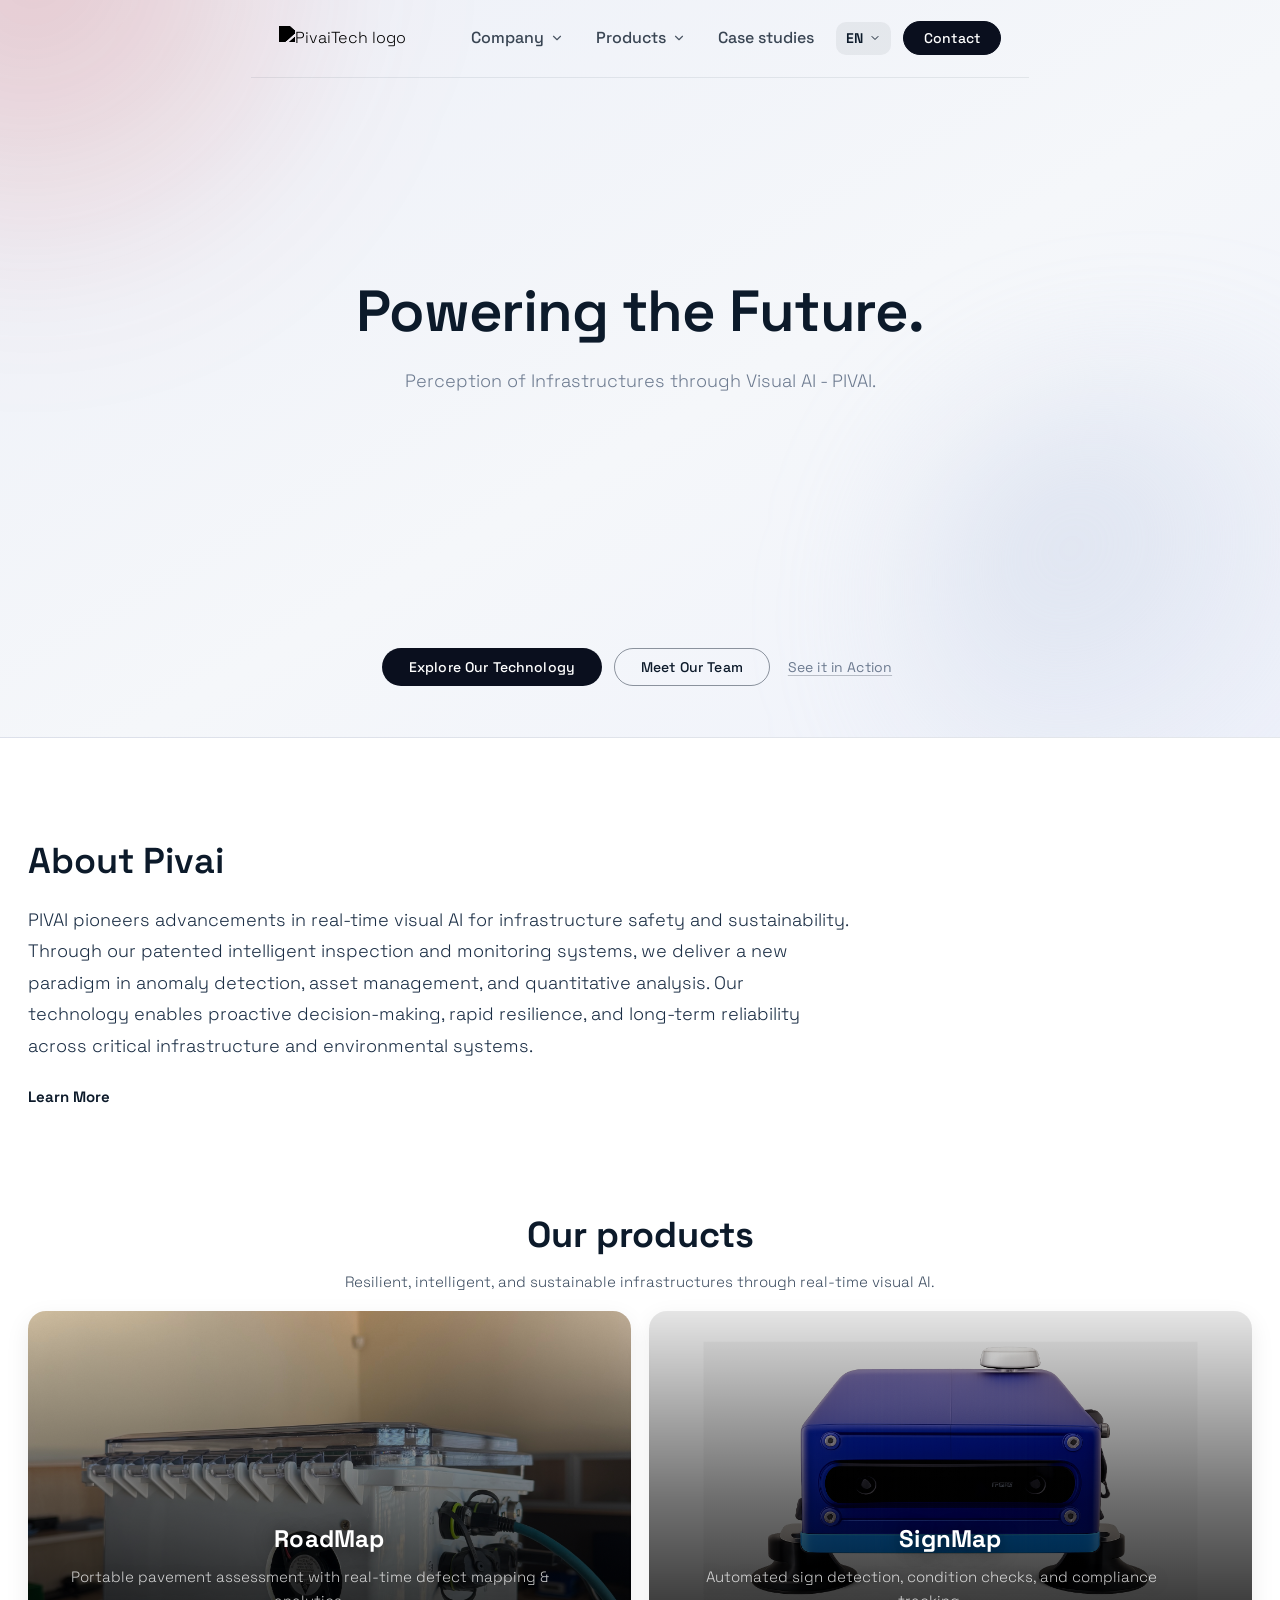
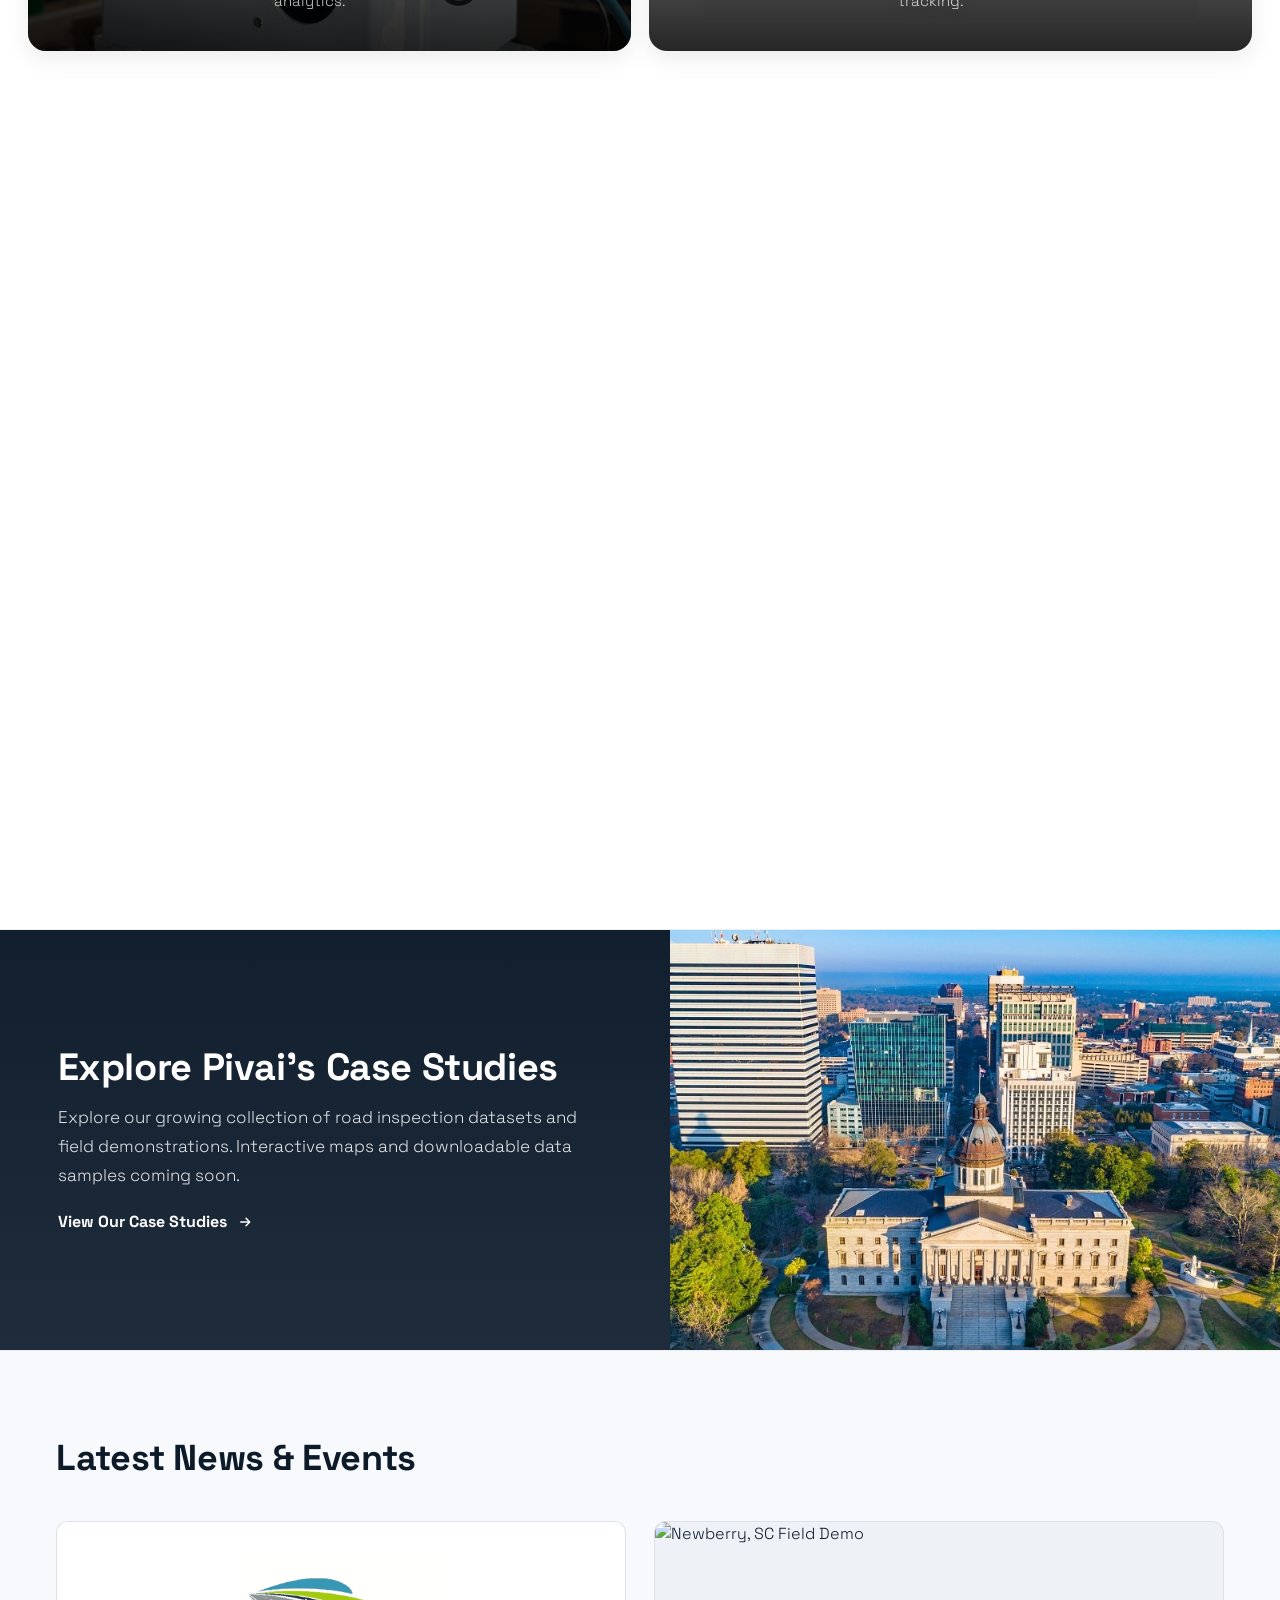
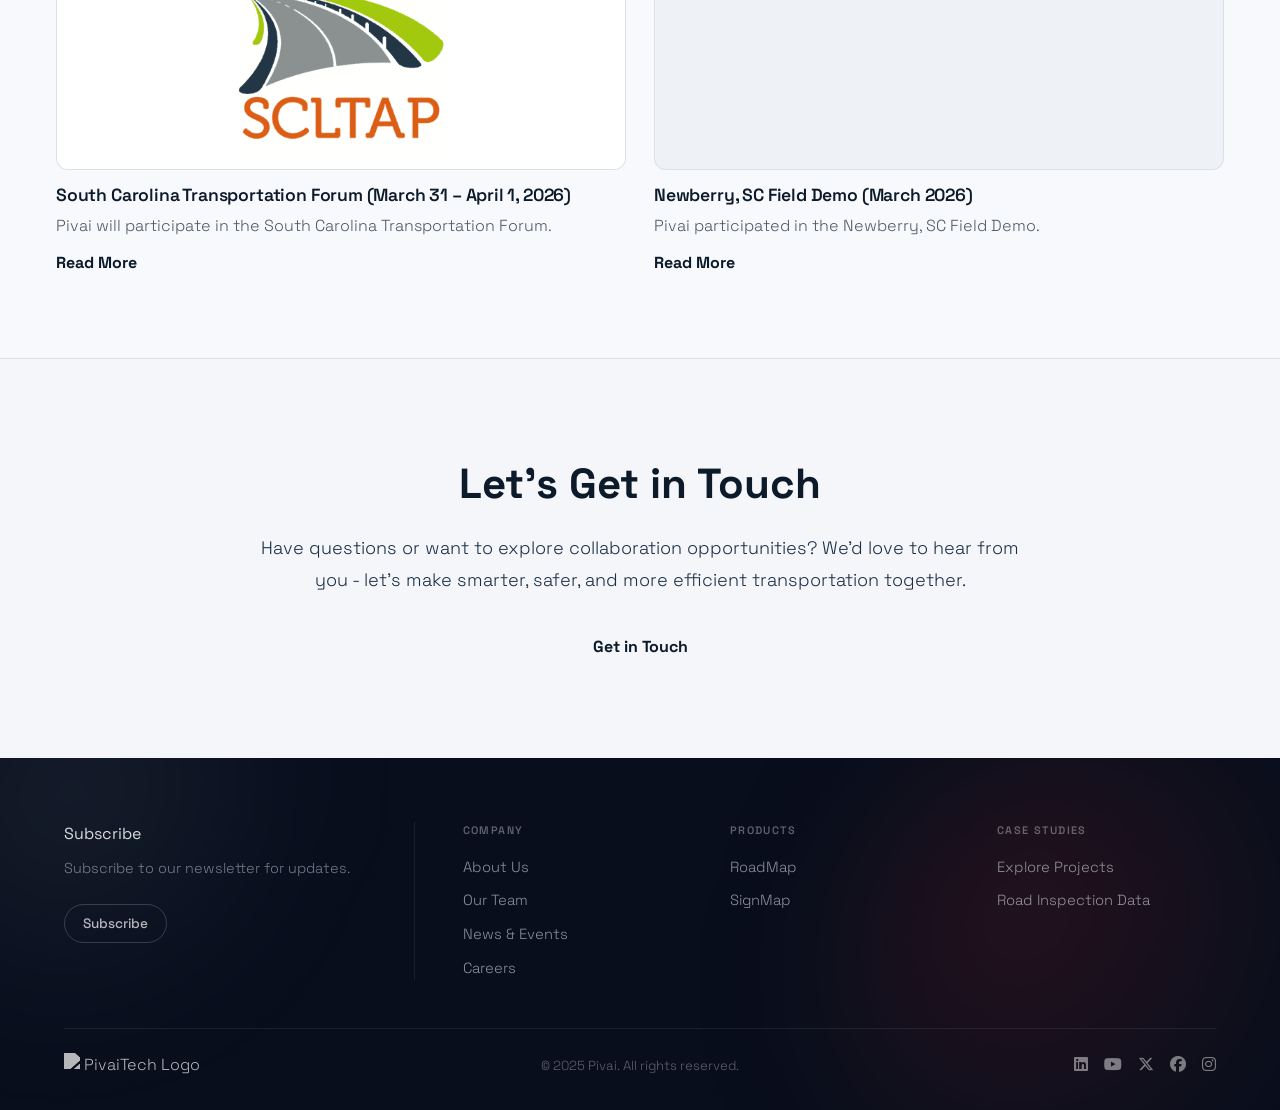
==== commit c26e0b99: "Add files via upload" ====
--- a/index.html
+++ b/index.html
@@ -1,429 +1,468 @@
-<!doctype html>
-<html lang="en">
-
-<head>
-  <meta charset="utf-8" />
-  <meta name="viewport" content="width=device-width, initial-scale=1" />
-  <title>Home | Pivai</title>
-
-  <link rel="preconnect" href="https://fonts.gstatic.com" crossorigin>
-  <link href="https://fonts.googleapis.com/css2?family=Plus+Jakarta+Sans:wght@200;300;400;600&display=swap"
-    rel="stylesheet">
-  <link href="https://fonts.googleapis.com/css2?family=Manrope:wght@200;300;400;500&display=swap" rel="stylesheet">
-  <link href="https://fonts.googleapis.com/css2?family=Space+Grotesk:wght@300;400;500;600&display=swap"
-    rel="stylesheet">
-  <link href="https://fonts.googleapis.com/css2?family=Urbanist:wght@200;300;400;500;600&display=swap" rel="stylesheet">
-  <link rel="stylesheet" href="https://cdnjs.cloudflare.com/ajax/libs/font-awesome/6.4.2/css/all.min.css">
-
-  <link rel="preload" href="assets/office.jpg" as="image" />
-  <link rel="stylesheet" href="styles.css" />
-  <link rel="stylesheet" href="news.css" />
-</head>
-
-<body>
-  <!-- HEADER -->
-  <header class="site-header" role="banner">
-    <div class="header-grid" id="headerGrid">
-      <a class="brand" href="index.html" aria-label="PivaiTech home">
-        <img src="images/pivailogo.png" alt="PivaiTech logo" />
-      </a>
-
-      <nav class="primary-nav" role="navigation" aria-label="Main Navigation">
-        <ul class="menu" role="menubar">
-          <li class="menu-item mega" role="none">
-            <button class="dropdown-toggle" role="menuitem" aria-haspopup="true" aria-expanded="false">
-              <span class="label">Company</span>
-              <svg class="chevron" width="14" height="14" viewBox="0 0 24 24" aria-hidden="true">
-                <path d="M6 9l6 6 6-6" fill="none" stroke="currentColor" stroke-width="2" stroke-linecap="round"
-                  stroke-linejoin="round" />
-              </svg>
-            </button>
-
-            <div class="mega-panel" role="menu" aria-label="Company">
-              <div class="mega3">
-                <div class="col intro">
-                  <h3>Company</h3>
-                  <p>Pioneering AI-powered infrastructure with a global vision.</p>
-                </div>
-
-                <div class="col links">
-                  <a class="mega-link is-active" href="about.html" data-preview-img="images/pivailogo.png"
-                    data-preview-title="About Us" data-preview-desc="Who we are, what we do, and how we build.">About
-                    Us</a>
-
-                  <a class="mega-link" href="team.html" data-preview-img="images/pivailogo.png"
-                    data-preview-title="Our people"
-                    data-preview-desc="Meet the leadership and the builders behind PivaiTech.">Our Team</a>
-
-                  <a class="mega-link" href="news.html" data-preview-img="images/pivailogo.png"
-                    data-preview-title="News & Events"
-                    data-preview-desc="Discover the latest announcements and where to meet us.">News & Events</a>
-
-                  <a class="mega-link" href="careers.html" data-preview-img="images/pivailogo.png"
-                    data-preview-title="Careers"
-                    data-preview-desc="Help us design the next decade of intelligent infrastructure.">Careers</a>
-                </div>
-
-                <div class="col preview">
-                  <figure>
-                    <img src="images/pivailogo.png" alt="PivaiTech logo">
-                    <figcaption>
-                      <h4>About Us</h4>
-                      <p>Who we are, what we do, and how we build.</p>
-                    </figcaption>
-                  </figure>
-                </div>
-              </div>
-            </div>
-          </li>
-
-          <li class="menu-item mega" role="none">
-            <button class="dropdown-toggle" role="menuitem" aria-haspopup="true" aria-expanded="false">
-              <span class="label">Products</span>
-              <svg class="chevron" width="14" height="14" viewBox="0 0 24 24" aria-hidden="true">
-                <path d="M6 9l6 6 6-6" fill="none" stroke="currentColor" stroke-width="2" stroke-linecap="round"
-                  stroke-linejoin="round" />
-              </svg>
-            </button>
-
-            <div class="mega-panel" role="menu" aria-label="Products">
-              <div class="mega3">
-                <div class="col intro">
-                  <h3>Products</h3>
-                  <p>Innovative AI solutions that redefine accuracy and control.</p>
-                </div>
-
-                <div class="col links">
-                  <a class="mega-link is-active" href="roadmap.html" data-preview-img="images/Roadmap.jpeg"
-                    data-preview-title="Roadmap"
-                    data-preview-desc="Advanced AI-powered navigation and route intelligence.">Roadmap</a>
-
-                  <a class="mega-link" href="signmap.html" data-preview-img="images/sign3.png"
-                    data-preview-title="Signmap"
-                    data-preview-desc="Real-time road sign detection and classification with precision vision.">Signmap</a>
-                </div>
-
-                <div class="col preview">
-                  <figure>
-                    <img src="images/Roadmap.jpeg" alt="">
-                    <figcaption>
-                      <h4>Roadmap</h4>
-                      <p>Advanced AI-powered navigation and route intelligence.</p>
-                    </figcaption>
-                  </figure>
-                </div>
-              </div>
-            </div>
-          </li>
-
-          <li class="menu-item" role="none">
-            <a class="dropdown-toggle" href="case-studies.html" role="menuitem">
-              <span class="label">Case studies</span>
-            </a>
-          </li>
-        </ul>
-      </nav>
-
-      <div class="right-controls">
-        <div class="lang dropdown">
-          <button class="lang-toggle" aria-haspopup="true" aria-expanded="false" aria-label="Select language">
-            <span class="code">EN</span>
-            <svg class="chevron" width="12" height="12" viewBox="0 0 24 24" aria-hidden="true">
-              <path d="M6 9l6 6 6-6" fill="none" stroke="currentColor" stroke-width="2" stroke-linecap="round"
-                stroke-linejoin="round" />
-            </svg>
-          </button>
-          <ul class="lang-menu" role="menu">
-            <li role="none"><button role="menuitem" data-lang="FR">FR</button></li>
-            <li role="none"><button role="menuitem" data-lang="DE">DE</button></li>
-            <li role="none"><button role="menuitem" data-lang="ES">ES</button></li>
-            <li role="none"><button role="menuitem" data-lang="IT">IT</button></li>
-          </ul>
-        </div>
-
-        <a class="btn ghost" href="contact.html">Contact</a>
-      </div>
-    </div>
-
-    <div class="rule rule-header"></div>
-
-    <div class="tagline c-tagline">
-      <div class="tagline-inner c-tagline-inner">
-        <h1 class="c-title">Powering the Future.</h1>
-        <p class="c-subtitle">Perception of Infrastructures through Visual AI - PIVAI.</p>
-      </div>
-    </div>
-
-    <div class="rule rule-tagline"></div>
-
-    <div class="cta-row">
-      <a class="cta solid" href="roadmap.html">Explore Our Technology</a>
-      <a class="cta outline" href="team.html">Meet Our Team</a>
-      <a class="cta ghost-cta" href="case-studies.html">See it in Action</a>
-    </div>
-  </header>
-
-  <section class="hero" aria-label="Company hero background">
-    <div class="overlay" aria-hidden="true"></div>
-  </section>
-
-  <main>
-    <section id="about" class="about-section" aria-labelledby="about-heading" data-reveal>
-      <header>
-        <h2 id="about-heading">About Pivai</h2>
-        <p>
-          PIVAI pioneers advancements in real-time visual AI for infrastructure safety and sustainability.
-          Through our patented intelligent inspection and monitoring systems,
-          we deliver a new paradigm in anomaly detection, asset management,
-          and quantitative analysis. Our technology enables proactive decision-making,
-          rapid resilience, and long-term reliability across critical infrastructure and environmental systems.
-        </p>
-      </header>
-      <a href="about.html" class="about-link">Learn More</a>
-    </section>
-
-    <section class="products-band" aria-labelledby="products-heading" data-reveal>
-      <div class="products-head">
-        <h2 id="products-heading">Our products</h2>
-        <p>Resilient, intelligent, and sustainable infrastructures through real-time visual AI.</p>
-
-        <div class="products-grid" data-reveal-stagger>
-          <a class="prod-card" href="roadmap.html" aria-labelledby="prod-roadmap-title">
-            <img src="images/Roadmap.jpeg" alt="RoadMap pavement assessment system" class="prod-img" />
-            <div class="prod-shade"></div>
-            <div class="prod-copy">
-              <h3 id="prod-roadmap-title" class="prod-title">RoadMap</h3>
-              <p class="prod-desc">Portable pavement assessment with real-time defect mapping & analytics.</p>
-            </div>
-          </a>
-
-          <a class="prod-card" href="signmap.html" aria-labelledby="prod-signmap-title">
-            <img src="images/sign1.png" alt="SignMap automated traffic sign inspection" class="prod-img" />
-            <div class="prod-shade"></div>
-            <div class="prod-copy">
-              <h3 id="prod-signmap-title" class="prod-title">SignMap</h3>
-              <p class="prod-desc">Automated sign detection, condition checks, and compliance tracking.</p>
-            </div>
-          </a>
-        </div>
-      </div>
-    </section>
-
-    <section id="solutions" class="solutions-section" aria-labelledby="solutions-heading" data-reveal>
-      <header class="solutions-header">
-        <h2 id="solutions-heading">Solutions</h2>
-        <p class="solutions-lede">Empowering smarter, safer infrastructure through AI-driven innovation.</p>
-      </header>
-
-      <div class="solutions-grid" data-reveal-stagger>
-        <div class="solution">
-          <h3>For RoadMap</h3>
-          <p>Empower DOTs and cities with real-time insights for pavement health, reducing risks and repair costs
-            through predictive analytics.</p>
-          <a href="roadmap.html#roadmap-solutions" class="solution-btn">Learn More</a>
-        </div>
-
-        <div class="solution">
-          <h3>For SignMap</h3>
-          <p>Enable smarter, safer signage management with automated inspection workflows and data-driven compliance
-            tracking.</p>
-          <a href="signmap.html#signmap-solutions" class="solution-btn">Learn More</a>
-        </div>
-      </div>
-    </section>
-
-    <section id="partners" class="partners-band" aria-labelledby="partners-heading" data-reveal>
-      <div class="partners-inner">
-        <header class="partners-header">
-          <h2 id="partners-heading" class="partners-title">Partners</h2>
-          <p class="partners-copy">
-            PIVAI proudly partners with the South Carolina Research Authority (SCRA) to accelerate
-            commercialization, create jobs, and deliver impactful technology from the University of
-            South Carolina to the marketplace.
-          </p>
-        </header>
-
-        <div class="logo-marquee" aria-label="Partner organizations">
-          <ul class="logo-track">
-            <li class="partner"><img src="images/transport.png" alt="U.S. Department of Transportation"></li>
-            <li class="partner"><img src="images/SCRA.png" alt="South Carolina Research Authority (SCRA)"></li>
-            <li class="partner"><img src="images/usc.png" alt="University of South Carolina"></li>
-            <li class="partner"><img src="images/SCDOT.jpeg" alt="South Carolina Department of Transportation"></li>
-
-            <li class="partner"><img src="images/DOT.png" alt="U.S. Department of Transportation" aria-hidden="true">
-            </li>
-            <li class="partner"><img src="images/SCRA.png" alt="South Carolina Research Authority (SCRA)"
-                aria-hidden="true"></li>
-            <li class="partner"><img src="images/usc.png" alt="University of South Carolina" aria-hidden="true"></li>
-            <li class="partner"><img src="images/SCDOT.jpeg" alt="South Carolina Department of Transportation"
-                aria-hidden="true"></li>
-
-            <li class="partner"><img src="images/DOT.png" alt="U.S. Department of Transportation" aria-hidden="true">
-            </li>
-            <li class="partner"><img src="images/SCRA.png" alt="South Carolina Research Authority (SCRA)"
-                aria-hidden="true"></li>
-            <li class="partner"><img src="images/usc.png" alt="University of South Carolina" aria-hidden="true"></li>
-            <li class="partner"><img src="images/SCDOT.jpeg" alt="South Carolina Department of Transportation"
-                aria-hidden="true"></li>
-
-            <li class="partner"><img src="images/DOT.png" alt="U.S. Department of Transportation" aria-hidden="true">
-            </li>
-            <li class="partner"><img src="images/SCRA.png" alt="South Carolina Research Authority (SCRA)"
-                aria-hidden="true"></li>
-            <li class="partner"><img src="images/usc.png" alt="University of South Carolina" aria-hidden="true"></li>
-            <li class="partner"><img src="images/SCDOT.jpeg" alt="South Carolina Department of Transportation"
-                aria-hidden="true"></li>
-
-            <li class="partner"><img src="images/DOT.png" alt="U.S. Department of Transportation" aria-hidden="true">
-            </li>
-            <li class="partner"><img src="images/SCRA.png" alt="South Carolina Research Authority (SCRA)"
-                aria-hidden="true"></li>
-            <li class="partner"><img src="images/usc.png" alt="University of South Carolina" aria-hidden="true"></li>
-            <li class="partner"><img src="images/SCDOT.jpeg" alt="South Carolina Department of Transportation"
-                aria-hidden="true"></li>
-
-            <li class="partner"><img src="images/DOT.png" alt="U.S. Department of Transportation" aria-hidden="true">
-            </li>
-            <li class="partner"><img src="images/SCRA.png" alt="South Carolina Research Authority (SCRA)"
-                aria-hidden="true"></li>
-            <li class="partner"><img src="images/usc.png" alt="University of South Carolina" aria-hidden="true"></li>
-            <li class="partner"><img src="images/SCDOT.jpeg" alt="South Carolina Department of Transportation"
-                aria-hidden="true"></li>
-          </ul>
-        </div>
-      </div>
-    </section>
-
-    <section class="featured-case" aria-labelledby="feat-case-heading" data-reveal>
-      <div class="featured-case__grid">
-        <div class="featured-case__panel">
-          <h2 id="feat-case-heading" class="featured-case__title">Explore Pivai's Case Studies</h2>
-          <p class="featured-case__desc">
-            Explore our growing collection of road inspection datasets and field demonstrations.
-            Interactive maps and downloadable data samples coming soon.
-          </p>
-
-          <a href="case-studies.html" class="featured-case__cta" aria-label="Read the full case study">
-            <span>View Our Case Studies</span>
-            <svg width="18" height="18" viewBox="0 0 24 24" aria-hidden="true">
-              <path d="M5 12h12m0 0-5-5m5 5-5 5" fill="none" stroke="currentColor" stroke-width="2"
-                stroke-linecap="round" stroke-linejoin="round" />
-            </svg>
-          </a>
-        </div>
-
-        <figure class="featured-case__media">
-          <img src="images/columbia.jpg" alt="Raleigh skyline and road network" loading="lazy">
-        </figure>
-      </div>
-    </section>
-
-    <section id="latest-news" class="latest-news" aria-labelledby="latest-news-heading" data-reveal>
-      <div class="container">
-        <h2 id="latest-news-heading">Latest News & Events</h2>
-
-        <!-- Cards grid -->
-        <div class="news__grid">
-          <!-- Item -->
-
-          <article class="news-item">
-            <a class="news-item__media" href="scltap.html">
-              <img src="images/SCLTAP.png" alt="South Carolina Transportation Forum" loading="lazy" class="logo">
-            </a>
-
-            <h3>
-              <a href="scltap.html">
-                South Carolina Transportation Forum (March 31 – April 1, 2026)
-              </a>
-            </h3>
-
-            <p class="excerpt">
-              Pivai will participate in the South Carolina Transportation Forum.
-            </p>
-
-            <a class="read" href="https://scltap.org/2026-south-carolina-transportation-forum/" target="_blank">
-              Read More
-            </a>
-          </article>
-        </div>
-    </section>
-
-    <section class="get-in-touch" data-reveal>
-      <div class="get-in-touch__inner">
-        <h2>Let’s Get in Touch</h2>
-        <p>
-          Have questions or want to explore collaboration opportunities?
-          We’d love to hear from you - let’s make smarter, safer, and more efficient
-          transportation together.
-        </p>
-        <a href="contact.html" class="btn-ghost">Get in Touch</a>
-      </div>
-    </section>
-  </main>
-
-  <!-- Footer (keep your existing footer as-is) -->
-  <footer class="footer" data-reveal>
-    <div class="footer-top">
-      <div>
-        <h4>Subscribe</h4>
-        <p>Subscribe to our newsletter for updates.</p>
-        <a href="subscribe.html" class="btn">Subscribe</a>
-      </div>
-
-      <div>
-        <h4>Company</h4>
-        <ul>
-          <li><a href="about.html">About Us</a></li>
-          <li><a href="team.html">Our Team</a></li>
-          <li><a href="news.html">News & Events</a></li>
-          <li><a href="careers.html">Careers</a></li>
-        </ul>
-      </div>
-
-      <div>
-        <h4>Products</h4>
-        <ul>
-          <li><a href="roadmap.html">RoadMap</a></li>
-          <li><a href="signmap.html">SignMap</a></li>
-        </ul>
-      </div>
-
-      <div>
-        <h4>Case Studies</h4>
-        <ul>
-          <li><a href="case-studies.html">Explore Projects</a></li>
-          <li><a href="case-studies.html">Road Inspection Data</a></li>
-        </ul>
-      </div>
-    </div>
-
-    <div class="footer-bottom">
-      <div class="footer-col logo-col">
-        <a href="index.html" aria-label="PivaiTech home">
-          <img src="images/pivailogo.png" alt="PivaiTech Logo">
-        </a>
-      </div>
-
-      <div class="footer-col text-col">
-        <p>&copy; 2025 Pivai. All rights reserved.</p>
-      </div>
-
-      <div class="footer-col social-col" aria-label="Social links">
-        <a href="#"><i class="fab fa-linkedin"></i></a>
-        <a href="#"><i class="fab fa-youtube"></i></a>
-        <a href="#"><i class="fab fa-x-twitter"></i></a>
-        <a href="#"><i class="fab fa-facebook"></i></a>
-        <a href="#"><i class="fab fa-instagram"></i></a>
-      </div>
-    </div>
-  </footer>
-
-  <script>
-    const y = document.getElementById('year');
-    if (y) y.textContent = new Date().getFullYear();
-  </script>
-
-  <script src="script.js"></script>
-</body>
-
+<!doctype html>
+<html lang="en">
+
+<head>
+  <meta charset="utf-8" />
+  <meta name="viewport" content="width=device-width, initial-scale=1" />
+  <title>Home | Pivai</title>
+
+  <link rel="preconnect" href="https://fonts.gstatic.com" crossorigin>
+  <link href="https://fonts.googleapis.com/css2?family=Plus+Jakarta+Sans:wght@200;300;400;600&display=swap"
+    rel="stylesheet">
+  <link href="https://fonts.googleapis.com/css2?family=Manrope:wght@200;300;400;500&display=swap" rel="stylesheet">
+  <link href="https://fonts.googleapis.com/css2?family=Space+Grotesk:wght@300;400;500;600&display=swap"
+    rel="stylesheet">
+  <link href="https://fonts.googleapis.com/css2?family=Urbanist:wght@200;300;400;500;600&display=swap" rel="stylesheet">
+  <link rel="stylesheet" href="https://cdnjs.cloudflare.com/ajax/libs/font-awesome/6.4.2/css/all.min.css">
+
+  <link rel="preload" href="assets/office.jpg" as="image" />
+  <link rel="stylesheet" href="styles.css" />
+  <link rel="stylesheet" href="news.css" />
+</head>
+
+<body>
+  <!-- INTRO SPLASH -->
+  <div class="intro-splash" id="introSplash">
+    <img src="images/pivailogo.png" alt="Pivai" class="intro-logo">
+  </div>
+
+  <!-- HEADER -->
+  <header class="site-header" role="banner">
+    <div class="header-grid" id="headerGrid">
+      <a class="brand" href="index.html" aria-label="PivaiTech home">
+        <img src="images/newlogo.png" alt="PivaiTech logo" />
+      </a>
+
+      <nav class="primary-nav" role="navigation" aria-label="Main Navigation">
+        <ul class="menu" role="menubar">
+          <li class="menu-item mega" role="none">
+            <button class="dropdown-toggle" role="menuitem" aria-haspopup="true" aria-expanded="false">
+              <span class="label">Company</span>
+              <svg class="chevron" width="14" height="14" viewBox="0 0 24 24" aria-hidden="true">
+                <path d="M6 9l6 6 6-6" fill="none" stroke="currentColor" stroke-width="2" stroke-linecap="round"
+                  stroke-linejoin="round" />
+              </svg>
+            </button>
+
+            <div class="mega-panel" role="menu" aria-label="Company">
+              <div class="mega3">
+                <div class="col intro">
+                  <h3>Company</h3>
+                  <p>Pioneering AI-powered infrastructure with a global vision.</p>
+                </div>
+
+                <div class="col links">
+                  <a class="mega-link is-active" href="about.html" data-preview-img="images/newlogo.png"
+                    data-preview-title="About Us" data-preview-desc="Who we are, what we do, and how we build.">About
+                    Us</a>
+
+                  <a class="mega-link" href="team.html" data-preview-img="images/newlogo.png"
+                    data-preview-title="Our people"
+                    data-preview-desc="Meet the leadership and the builders behind PivaiTech.">Our Team</a>
+
+                  <a class="mega-link" href="news.html" data-preview-img="images/newlogo.png"
+                    data-preview-title="News & Events"
+                    data-preview-desc="Discover the latest announcements and where to meet us.">News & Events</a>
+
+                  <a class="mega-link" href="careers.html" data-preview-img="images/newlogo.png"
+                    data-preview-title="Careers"
+                    data-preview-desc="Help us design the next decade of intelligent infrastructure.">Careers</a>
+                </div>
+
+                <div class="col preview">
+                  <figure>
+                    <img src="images/newlogo.png" alt="PivaiTech logo">
+                    <figcaption>
+                      <h4>About Us</h4>
+                      <p>Who we are, what we do, and how we build.</p>
+                    </figcaption>
+                  </figure>
+                </div>
+              </div>
+            </div>
+          </li>
+
+          <li class="menu-item mega" role="none">
+            <button class="dropdown-toggle" role="menuitem" aria-haspopup="true" aria-expanded="false">
+              <span class="label">Products</span>
+              <svg class="chevron" width="14" height="14" viewBox="0 0 24 24" aria-hidden="true">
+                <path d="M6 9l6 6 6-6" fill="none" stroke="currentColor" stroke-width="2" stroke-linecap="round"
+                  stroke-linejoin="round" />
+              </svg>
+            </button>
+
+            <div class="mega-panel" role="menu" aria-label="Products">
+              <div class="mega3">
+                <div class="col intro">
+                  <h3>Products</h3>
+                  <p>Innovative AI solutions that redefine accuracy and control.</p>
+                </div>
+
+                <div class="col links">
+                  <a class="mega-link is-active" href="roadmap.html" data-preview-img="images/Roadmap.jpeg"
+                    data-preview-title="Roadmap"
+                    data-preview-desc="Advanced AI-powered navigation and route intelligence.">Roadmap</a>
+
+                  <a class="mega-link" href="signmap.html" data-preview-img="images/sign3.png"
+                    data-preview-title="Signmap"
+                    data-preview-desc="Real-time road sign detection and classification with precision vision.">Signmap</a>
+                </div>
+
+                <div class="col preview">
+                  <figure>
+                    <img src="images/Roadmap.jpeg" alt="">
+                    <figcaption>
+                      <h4>Roadmap</h4>
+                      <p>Advanced AI-powered navigation and route intelligence.</p>
+                    </figcaption>
+                  </figure>
+                </div>
+              </div>
+            </div>
+          </li>
+
+          <li class="menu-item" role="none">
+            <a class="dropdown-toggle" href="case-studies.html" role="menuitem">
+              <span class="label">Case studies</span>
+            </a>
+          </li>
+        </ul>
+      </nav>
+
+      <div class="right-controls">
+        <div class="lang dropdown">
+          <button class="lang-toggle" aria-haspopup="true" aria-expanded="false" aria-label="Select language">
+            <span class="code">EN</span>
+            <svg class="chevron" width="12" height="12" viewBox="0 0 24 24" aria-hidden="true">
+              <path d="M6 9l6 6 6-6" fill="none" stroke="currentColor" stroke-width="2" stroke-linecap="round"
+                stroke-linejoin="round" />
+            </svg>
+          </button>
+          <ul class="lang-menu" role="menu">
+            <li role="none"><button role="menuitem" data-lang="FR">FR</button></li>
+            <li role="none"><button role="menuitem" data-lang="DE">DE</button></li>
+            <li role="none"><button role="menuitem" data-lang="ES">ES</button></li>
+            <li role="none"><button role="menuitem" data-lang="IT">IT</button></li>
+          </ul>
+        </div>
+
+        <a class="btn ghost" href="contact.html">Contact</a>
+      </div>
+    </div>
+
+    <div class="rule rule-header"></div>
+
+    <div class="tagline c-tagline">
+      <div class="tagline-inner c-tagline-inner">
+        <h1 class="c-title">Powering the Future.</h1>
+        <p class="c-subtitle">Perception of Infrastructures through Visual AI - PIVAI.</p>
+      </div>
+    </div>
+
+    <div class="rule rule-tagline"></div>
+
+    <div class="cta-row">
+      <a class="cta solid" href="roadmap.html">Explore Our Technology</a>
+      <a class="cta outline" href="team.html">Meet Our Team</a>
+      <a class="cta ghost-cta" href="case-studies.html">See it in Action</a>
+    </div>
+  </header>
+
+  <section class="hero" aria-label="Company hero background">
+    <div class="overlay" aria-hidden="true"></div>
+  </section>
+
+  <main>
+    <section id="about" class="about-section" aria-labelledby="about-heading" data-reveal>
+      <header>
+        <h2 id="about-heading">About Pivai</h2>
+        <p>
+          PIVAI pioneers advancements in real-time visual AI for infrastructure safety and sustainability.
+          Through our patented intelligent inspection and monitoring systems,
+          we deliver a new paradigm in anomaly detection, asset management,
+          and quantitative analysis. Our technology enables proactive decision-making,
+          rapid resilience, and long-term reliability across critical infrastructure and environmental systems.
+        </p>
+      </header>
+      <a href="about.html" class="about-link">Learn More</a>
+    </section>
+
+    <section class="products-band" aria-labelledby="products-heading" data-reveal>
+      <div class="products-head">
+        <h2 id="products-heading">Our products</h2>
+        <p>Resilient, intelligent, and sustainable infrastructures through real-time visual AI.</p>
+
+        <div class="products-grid" data-reveal-stagger>
+          <a class="prod-card" href="roadmap.html" aria-labelledby="prod-roadmap-title">
+            <img src="images/Roadmap.jpeg" alt="RoadMap pavement assessment system" class="prod-img" />
+            <div class="prod-shade"></div>
+            <div class="prod-copy">
+              <h3 id="prod-roadmap-title" class="prod-title">RoadMap</h3>
+              <p class="prod-desc">Portable pavement assessment with real-time defect mapping & analytics.</p>
+            </div>
+          </a>
+
+          <a class="prod-card" href="signmap.html" aria-labelledby="prod-signmap-title">
+            <img src="images/sign1.png" alt="SignMap automated traffic sign inspection" class="prod-img" />
+            <div class="prod-shade"></div>
+            <div class="prod-copy">
+              <h3 id="prod-signmap-title" class="prod-title">SignMap</h3>
+              <p class="prod-desc">Automated sign detection, condition checks, and compliance tracking.</p>
+            </div>
+          </a>
+        </div>
+      </div>
+    </section>
+
+    <section id="solutions" class="solutions-section" aria-labelledby="solutions-heading" data-reveal>
+      <header class="solutions-header">
+        <h2 id="solutions-heading">Solutions</h2>
+        <p class="solutions-lede">Empowering smarter, safer infrastructure through AI-driven innovation.</p>
+      </header>
+
+      <div class="solutions-grid" data-reveal-stagger>
+        <div class="solution">
+          <h3>For RoadMap</h3>
+          <p>Empower DOTs and cities with real-time insights for pavement health, reducing risks and repair costs
+            through predictive analytics.</p>
+          <a href="roadmap.html#roadmap-solutions" class="solution-btn">Learn More</a>
+        </div>
+
+        <div class="solution">
+          <h3>For SignMap</h3>
+          <p>Enable smarter, safer signage management with automated inspection workflows and data-driven compliance
+            tracking.</p>
+          <a href="signmap.html#signmap-solutions" class="solution-btn">Learn More</a>
+        </div>
+      </div>
+    </section>
+
+    <section id="partners" class="partners-band" aria-labelledby="partners-heading" data-reveal>
+      <div class="partners-inner">
+        <header class="partners-header">
+          <h2 id="partners-heading" class="partners-title">Partners</h2>
+          <p class="partners-copy">
+            PIVAI proudly partners with the South Carolina Research Authority (SCRA) to accelerate
+            commercialization, create jobs, and deliver impactful technology from the University of
+            South Carolina to the marketplace.
+          </p>
+        </header>
+
+        <div class="logo-marquee" aria-label="Partner organizations">
+          <ul class="logo-track">
+            <li class="partner"><img src="images/transport.png" alt="U.S. Department of Transportation"></li>
+            <li class="partner"><img src="images/SCRA.png" alt="South Carolina Research Authority (SCRA)"></li>
+            <li class="partner"><img src="images/usc.png" alt="University of South Carolina"></li>
+            <li class="partner"><img src="images/SCDOT.jpeg" alt="South Carolina Department of Transportation"></li>
+
+            <li class="partner"><img src="images/DOT.png" alt="U.S. Department of Transportation" aria-hidden="true">
+            </li>
+            <li class="partner"><img src="images/SCRA.png" alt="South Carolina Research Authority (SCRA)"
+                aria-hidden="true"></li>
+            <li class="partner"><img src="images/usc.png" alt="University of South Carolina" aria-hidden="true"></li>
+            <li class="partner"><img src="images/SCDOT.jpeg" alt="South Carolina Department of Transportation"
+                aria-hidden="true"></li>
+
+            <li class="partner"><img src="images/DOT.png" alt="U.S. Department of Transportation" aria-hidden="true">
+            </li>
+            <li class="partner"><img src="images/SCRA.png" alt="South Carolina Research Authority (SCRA)"
+                aria-hidden="true"></li>
+            <li class="partner"><img src="images/usc.png" alt="University of South Carolina" aria-hidden="true"></li>
+            <li class="partner"><img src="images/SCDOT.jpeg" alt="South Carolina Department of Transportation"
+                aria-hidden="true"></li>
+
+            <li class="partner"><img src="images/DOT.png" alt="U.S. Department of Transportation" aria-hidden="true">
+            </li>
+            <li class="partner"><img src="images/SCRA.png" alt="South Carolina Research Authority (SCRA)"
+                aria-hidden="true"></li>
+            <li class="partner"><img src="images/usc.png" alt="University of South Carolina" aria-hidden="true"></li>
+            <li class="partner"><img src="images/SCDOT.jpeg" alt="South Carolina Department of Transportation"
+                aria-hidden="true"></li>
+
+            <li class="partner"><img src="images/DOT.png" alt="U.S. Department of Transportation" aria-hidden="true">
+            </li>
+            <li class="partner"><img src="images/SCRA.png" alt="South Carolina Research Authority (SCRA)"
+                aria-hidden="true"></li>
+            <li class="partner"><img src="images/usc.png" alt="University of South Carolina" aria-hidden="true"></li>
+            <li class="partner"><img src="images/SCDOT.jpeg" alt="South Carolina Department of Transportation"
+                aria-hidden="true"></li>
+
+            <li class="partner"><img src="images/DOT.png" alt="U.S. Department of Transportation" aria-hidden="true">
+            </li>
+            <li class="partner"><img src="images/SCRA.png" alt="South Carolina Research Authority (SCRA)"
+                aria-hidden="true"></li>
+            <li class="partner"><img src="images/usc.png" alt="University of South Carolina" aria-hidden="true"></li>
+            <li class="partner"><img src="images/SCDOT.jpeg" alt="South Carolina Department of Transportation"
+                aria-hidden="true"></li>
+          </ul>
+        </div>
+      </div>
+    </section>
+
+    <section class="featured-case" aria-labelledby="feat-case-heading" data-reveal>
+      <div class="featured-case__grid">
+        <div class="featured-case__panel">
+          <h2 id="feat-case-heading" class="featured-case__title">Explore Pivai's Case Studies</h2>
+          <p class="featured-case__desc">
+            Explore our growing collection of road inspection datasets and field demonstrations.
+            Interactive maps and downloadable data samples coming soon.
+          </p>
+
+          <a href="case-studies.html" class="featured-case__cta" aria-label="Read the full case study">
+            <span>View Our Case Studies</span>
+            <svg width="18" height="18" viewBox="0 0 24 24" aria-hidden="true">
+              <path d="M5 12h12m0 0-5-5m5 5-5 5" fill="none" stroke="currentColor" stroke-width="2"
+                stroke-linecap="round" stroke-linejoin="round" />
+            </svg>
+          </a>
+        </div>
+
+        <figure class="featured-case__media">
+          <img src="images/columbia.jpg" alt="Raleigh skyline and road network" loading="lazy">
+        </figure>
+      </div>
+    </section>
+
+    <section id="latest-news" class="latest-news" aria-labelledby="latest-news-heading" data-reveal>
+      <div class="container">
+        <h2 id="latest-news-heading">Latest News & Events</h2>
+
+        <!-- Cards grid -->
+        <div class="news__grid">
+          <!-- Item -->
+
+          <article class="news-item">
+            <a class="news-item__media" href="scltap.html">
+              <img src="images/SCLTAP.png" alt="South Carolina Transportation Forum" loading="lazy" class="logo">
+            </a>
+
+            <h3>
+              <a href="scltap.html">
+                South Carolina Transportation Forum (March 31 – April 1, 2026)
+              </a>
+            </h3>
+
+            <p class="excerpt">
+              Pivai will participate in the South Carolina Transportation Forum.
+            </p>
+
+            <a class="read" href="scltap.html">
+              Read More
+            </a>
+          </article>
+
+
+          <article class="news-item">
+            <a class="news-item__media" href="newberry.html">
+              <img src="images/newberry_demo.jpg" alt="Newberry, SC Field Demo" loading="lazy">
+            </a>
+
+            <h3>
+              <a href="newberry.html">
+                Newberry, SC Field Demo (March 2026)
+              </a>
+            </h3>
+
+            <p class="excerpt">
+              Pivai participated in the Newberry, SC Field Demo.
+            </p>
+
+            <a class="read" href="newberry.html" target="_blank">
+              Read More
+            </a>
+          </article>
+        </div>
+    </section>
+
+    <section class="get-in-touch" data-reveal>
+      <div class="get-in-touch__inner">
+        <h2>Let’s Get in Touch</h2>
+        <p>
+          Have questions or want to explore collaboration opportunities?
+          We’d love to hear from you - let’s make smarter, safer, and more efficient
+          transportation together.
+        </p>
+        <a href="contact.html" class="btn-ghost">Get in Touch</a>
+      </div>
+    </section>
+  </main>
+
+  <!-- Footer (keep your existing footer as-is) -->
+  <footer class="footer" data-reveal>
+    <div class="footer-top">
+      <div>
+        <h4>Subscribe</h4>
+        <p>Subscribe to our newsletter for updates.</p>
+        <a href="subscribe.html" class="btn">Subscribe</a>
+      </div>
+
+      <div>
+        <h4>Company</h4>
+        <ul>
+          <li><a href="about.html">About Us</a></li>
+          <li><a href="team.html">Our Team</a></li>
+          <li><a href="news.html">News &amp; Events</a></li>
+          <li><a href="careers.html">Careers</a></li>
+        </ul>
+      </div>
+
+      <div>
+        <h4>Products</h4>
+        <ul>
+          <li><a href="roadmap.html">RoadMap</a></li>
+          <li><a href="signmap.html">SignMap</a></li>
+        </ul>
+      </div>
+
+      <div>
+        <h4>Case Studies</h4>
+        <ul>
+          <li><a href="case-studies.html">Explore Projects</a></li>
+          <li><a href="case-studies.html">Road Inspection Data</a></li>
+        </ul>
+      </div>
+    </div>
+
+    <div class="footer-bottom">
+      <div class="footer-col logo-col">
+        <a href="index.html" aria-label="PivaiTech home">
+          <img src="images/newlogo.png" alt="PivaiTech Logo">
+        </a>
+      </div>
+
+      <div class="footer-col text-col">
+        <p>&copy; 2025 Pivai. All rights reserved.</p>
+      </div>
+
+      <div class="footer-col social-col" aria-label="Social links">
+        <a href="#"><i class="fab fa-linkedin"></i></a>
+        <a href="#"><i class="fab fa-youtube"></i></a>
+        <a href="#"><i class="fab fa-x-twitter"></i></a>
+        <a href="#"><i class="fab fa-facebook"></i></a>
+        <a href="#"><i class="fab fa-instagram"></i></a>
+      </div>
+    </div>
+  </footer>
+
+  <script>
+    const y = document.getElementById('year');
+    if (y) y.textContent = new Date().getFullYear();
+  </script>
+
+  <script src="script.js"></script>
+
+  <script>
+    (function(){
+      var splash = document.getElementById('introSplash');
+      // Start fade-out after 900ms (logo visible ~0.75s + 0.15s entrance)
+      setTimeout(function(){
+        splash.classList.add('fade-out');
+        splash.addEventListener('transitionend', function(){
+          splash.classList.add('gone');
+        }, { once: true });
+      }, 900);
+    })();
+  </script>
+</body>
+
 </html>
--- a/styles.css
+++ b/styles.css
@@ -58,16 +58,62 @@
 ========================================================= */
 .hero{
   height: 82vh;
-  background: url('images/background.jpg') center/cover no-repeat;
+  background: linear-gradient(150deg, #edf0f8 0%, #f5f7fa 55%, #eff2fb 100%);
   position: relative;
-}
-.hero .overlay{
-  position:absolute; inset:0;
-  background: linear-gradient(
-    180deg,
-    rgba(8,14,24,0.62),
-    rgba(8,14,24,0.28)
-  );
+  overflow: hidden;
+  border-bottom: 1px solid rgba(12,26,42,0.07);
+}
+.hero .overlay{ display: none; }
+
+/* Soft orbs — shared across all pages */
+.hero::before,
+.hero::after{
+  content: "";
+  position: absolute;
+  border-radius: 999px;
+  pointer-events: none;
+  filter: blur(72px);
+}
+.hero::before{
+  width: 620px; height: 620px;
+  background: radial-gradient(circle at 30% 30%, rgba(198,40,40,0.22), transparent 60%);
+  top: -220px; left: -160px;
+}
+.hero::after{
+  width: 520px; height: 520px;
+  background: radial-gradient(circle at 30% 30%, rgba(200,210,230,0.55), transparent 60%);
+  bottom: -160px; right: -140px;
+}
+
+/* =========================================================
+   INTRO SPLASH
+========================================================= */
+.intro-splash{
+  position: fixed;
+  inset: 0;
+  z-index: 99999;
+  background: #ffffff;
+  display: flex;
+  align-items: center;
+  justify-content: center;
+  transition: opacity 0.9s ease;
+}
+.intro-splash.fade-out{
+  opacity: 0;
+  pointer-events: none;
+}
+.intro-splash.gone{
+  display: none;
+}
+.intro-logo{
+  width: 360px;
+  filter: brightness(0);
+  opacity: 0;
+  transform: translateY(8px);
+  animation: introLogoIn 0.6s ease 0.15s forwards;
+}
+@keyframes introLogoIn{
+  to{ opacity: 1; transform: translateY(0); }
 }
 
 /* =========================================================
@@ -76,44 +122,51 @@
 .site-header{
   position: absolute;
   inset: 0 0 auto 0;
+  height: 82vh;
   z-index: 10;
-  display: block;
+  display: flex;
+  flex-direction: column;
 }
 
 .header-grid{
   max-width: var(--container);
   margin: 0 auto;
-  padding: 14px 28px;
+  padding: 18px 28px;
   display: grid;
   grid-template-columns: auto 1fr auto;
   align-items: center;
   gap: 20px;
-}
-
+  border-bottom: 1px solid rgba(12,26,42,0.08);
+}
+
+.brand{
+  display: inline-flex;
+  align-items: center;
+}
 .brand img{
   width: 170px;
-  filter: brightness(0) invert(1) drop-shadow(0 1px 0 rgba(255,255,255,0.35));
+  filter: brightness(0);
 }
 
 /* Thin rules under header/tagline */
-.rule{ height:1px; background:var(--rule-light); margin:12px 0 0; }
-.rule-header{ max-width:var(--container); margin-left:auto; margin-right:auto; opacity:0.85; }
-.rule-tagline{ max-width:var(--container); margin:18px auto 0; opacity:0.60; }
+.rule{ height:1px; background:var(--rule-dark); margin:12px 0 0; }
+.rule-header{ display: none; }
+.rule-tagline{ display: none; }
 
 /* =========================================================
    3) NAVIGATION
 ========================================================= */
 .primary-nav{ justify-self: center; }
-.menu{ list-style:none; display:flex; gap:40px; margin:0; padding:0; }
+.menu{ list-style:none; display:flex; gap:28px; margin:0; padding:0; }
 .menu-item{ position: relative; }
 
 .dropdown-toggle{
   position: relative;
   display: inline-flex; align-items:center; gap:6px;
-  color: var(--hero-text);
+  color: var(--fg);
   padding: 8px 2px;
   font-size: 16px; font-weight: 500;
-  opacity: 0.86;
+  opacity: 0.80;
   transition: opacity 0.18s ease, color 0.18s ease;
 }
 .dropdown-toggle:hover{ opacity:1; }
@@ -123,7 +176,7 @@
 .dropdown-toggle::after{
   content:"";
   position:absolute; left:0; right:0; bottom:-14px; height:2px;
-  background: var(--brand-underline);
+  background: var(--fg);
   transform: scaleX(0); transform-origin: center;
   opacity: 0;
   transition: transform 0.2s ease, opacity 0.2s ease;
@@ -137,12 +190,20 @@
 /* =========================================================
    4) TAGLINE + CTAs
 ========================================================= */
-.tagline{ display:grid; place-items:start; }
+.tagline{
+  flex: 1;
+  display: flex;
+  flex-direction: column;
+  align-items: center;
+  justify-content: center;
+  padding-bottom: 72px;
+}
 .tagline-inner{
   max-width: var(--container);
+  width: 100%;
   margin: 0 auto;
-  padding: 18px 28px 8px;
-  color: #eef3ff;
+  padding: 0 28px;
+  color: var(--fg);
 }
 
 .tagline h1{
@@ -156,42 +217,92 @@
 
 .tagline p{
   max-width: 740px;
-  color: rgba(255,255,255,0.92);
+  margin: 0 auto;
+  color: var(--muted);
   font-size: clamp(14px, 1.8vw, 18px);
   text-align: center;
 }
 
 .cta-row{
   max-width: var(--container);
-  margin: 14px auto 0;
-  padding: 12px 28px 0;
+  margin: 0 auto;
+  padding: 0 28px 52px;
   display: flex; flex-wrap: wrap; gap: 12px;
-}
-
-/* Text-only links with underline */
+  justify-content: center;
+  flex-shrink: 0;
+}
+
+/* CTA button base */
 .cta, .btn.ghost{
-  position: relative;
+  display: inline-flex;
+  align-items: center;
+  justify-content: center;
+  font-weight: 500;
+  font-size: 14px;
+  line-height: 1;
+  border-radius: 100px;
+  padding: 11px 26px;
+  transition: background 0.2s ease, border-color 0.2s ease,
+              box-shadow 0.2s ease, transform 0.2s ease, color 0.2s ease;
+  text-decoration: none;
+  letter-spacing: 0.01em;
+}
+
+/* Solid variant */
+.cta.solid{
+  background: #0a0f1e;
+  color: #ffffff;
+  border: 1.5px solid transparent;
+}
+.cta.solid:hover{
+  background: #1a2540;
+  transform: translateY(-1px);
+  box-shadow: 0 6px 22px rgba(0,0,0,0.18);
+}
+
+/* Outline variant */
+.cta.outline{
+  background: transparent;
+  color: var(--fg);
+  border: 1.5px solid rgba(12,26,42,0.45);
+}
+.cta.outline:hover{
+  background: rgba(12,26,42,0.05);
+  border-color: var(--fg);
+}
+
+/* Ghost text variant */
+.cta.ghost-cta{
   background: transparent;
   border: none;
-  color: #f0f4ff;
-  padding: 6px 2px;
+  color: var(--muted);
+  padding: 11px 6px;
   border-radius: 0;
-  font-weight: 600;
+  font-weight: 400;
+  text-decoration: underline;
+  text-underline-offset: 3px;
+  text-decoration-color: rgba(12,26,42,0.25);
+}
+.cta.ghost-cta:hover{
+  color: var(--fg);
+  text-decoration-color: rgba(12,26,42,0.60);
+}
+
+/* Contact button in nav */
+.btn.ghost{
+  background: #0a0f1e;
+  border: 1.5px solid #0a0f1e;
+  color: #ffffff;
+  padding: 9px 20px;
+  border-radius: 100px;
+  font-weight: 500;
   font-size: 14px;
-  line-height: 1.2;
-}
-.cta::after, .btn.ghost::after{
-  content:"";
-  position:absolute; left:0; right:0; bottom:-3px; height:1.5px;
-  background: rgba(255,255,255,0.92);
-  transform: scaleX(0);
-  transform-origin: left;
-  transition: transform 0.22s ease;
-}
-.cta:hover::after, .btn.ghost:hover::after,
-.cta:focus-visible::after, .btn.ghost:focus-visible::after{
-  transform: scaleX(1);
-}
+}
+.btn.ghost:hover{
+  background: #1a2540;
+  border-color: #1a2540;
+}
+
 .cta:focus-visible, .btn.ghost:focus-visible{
   outline: 2px solid rgba(255,255,255,0.55);
   outline-offset: 2px;
@@ -203,7 +314,7 @@
 .mega .mega-panel{
   position: fixed;
   top: var(--panel-top, 100px);
-  left: var(--panel-left, 24px);
+  left: 50%;
   width: min(1120px, 92vw);
   background: #ffffff;
   color: var(--fg);
@@ -211,13 +322,15 @@
   box-shadow: var(--panel-shadow);
   border: 1px solid rgba(0,0,0,0.06);
   opacity: 0;
-  transform: translateY(-8px) scale(0.985);
+  transform: translateX(-50%) translateY(-8px) scale(0.985);
   pointer-events: none;
   transition: opacity 170ms ease, transform 170ms ease;
   z-index: 50;
 }
 .menu-item.open > .mega-panel{
-  opacity:1; transform:translateY(0) scale(1); pointer-events:auto;
+  opacity: 1;
+  transform: translateX(-50%) translateY(0) scale(1);
+  pointer-events: auto;
 }
 
 .mega3{
@@ -250,6 +363,11 @@
   width:100%; height:220px; object-fit:cover; border-radius:10px;
   box-shadow: 0 10px 24px rgba(0,0,0,0.12);
 }
+/* Company nav card: logo needs to be visible on white background */
+.menu-item.mega:first-child .mega3 .preview img{
+  object-fit: contain;
+  filter: brightness(0);
+}
 .mega3 .preview h4{ margin:0; font-size:18px; font-weight:700; }
 .mega3 .preview p{ margin:4px 0 0; color:#51627a; font-size:14px; line-height:1.5; }
 
@@ -267,9 +385,10 @@
 
 .lang-toggle{
   display:inline-flex; align-items:center; gap:6px;
-  padding:6px 10px; border-radius:10px;
-  color:#f0f4ff; background:rgba(15,23,41,0.45);
+  padding:6px 10px; border-radius:10px; cursor:pointer;
+  color: var(--fg); background: rgba(12,26,42,0.06);
   font-size:14px; font-weight:600;
+  border:none;
 }
 .lang .chevron{ transition:transform 0.18s ease; }
 .lang.open .chevron{ transform:rotate(180deg); }
@@ -282,6 +401,7 @@
   border-radius:10px; border:1px solid rgba(0,0,0,0.08);
   box-shadow:0 18px 40px rgba(0,0,0,0.26);
   padding:6px 0;
+  z-index:100;
   opacity:0; transform:translateY(-8px) scale(0.98); pointer-events:none;
   transition:opacity 150ms ease, transform 150ms ease;
 }
@@ -290,6 +410,9 @@
 .lang-menu button{
   display:block; width:100%; padding:8px 0;
   font-weight:700; letter-spacing:0.5px;
+  background:none; border:none; color:var(--fg);
+  font-size:14px; text-align:center; cursor:pointer;
+  border-radius:6px;
 }
 .lang-menu button:hover{ background:#f4f6fb; }
 
@@ -503,6 +626,13 @@
   filter: brightness(0.72) contrast(1.08);
 }
 
+/* SignMap product card — contain so sign images aren't cropped */
+[aria-labelledby="prod-signmap-title"] .prod-img{
+  object-fit: contain;
+  background: #f5f5f5;
+  transform: scale(0.82);
+}
+
 .prod-card:hover .prod-copy,
 .prod-card:focus-visible .prod-copy{
   transform: translateY(-4px);
@@ -886,94 +1016,111 @@
    16) FOOTER
 ========================================================= */
 .footer{
- background: url('images/background.jpg') center/cover no-repeat;
-  color:#fff;
-  padding: 3rem 5% 1rem;
-  position:relative;
+  background: #080e1c;
+  color: #fff;
+  padding: 4rem 5% 1.5rem;
+  position: relative;
+  overflow: hidden;
+}
+
+/* Orbs — mirrored from header but on dark bg */
+.footer::before,
+.footer::after{
+  content: "";
+  position: absolute;
+  border-radius: 999px;
+  pointer-events: none;
+  filter: blur(80px);
+}
+.footer::before{
+  width: 560px; height: 560px;
+  background: radial-gradient(circle at 30% 30%, rgba(198,40,40,0.18), transparent 60%);
+  bottom: -180px; right: -120px;
+}
+.footer::after{
+  width: 440px; height: 440px;
+  background: radial-gradient(circle at 30% 30%, rgba(200,210,230,0.10), transparent 60%);
+  top: -120px; left: -80px;
 }
 
 .footer-top{
-  display:grid;
-  grid-template-columns: repeat(auto-fit, minmax(220px, 1fr));
-  gap: 2rem 2.25rem;
-  margin-bottom: 2rem;
+  display: grid;
+  grid-template-columns: 1.6fr 1fr 1fr 1fr;
+  gap: 0 3rem;
+  margin-bottom: 0;
+  padding-bottom: 3rem;
+  border-bottom: 1px solid rgba(255,255,255,0.08);
+  position: relative;
+}
+.footer-top > div:first-child{
+  padding-right: 2rem;
+  border-right: 1px solid rgba(255,255,255,0.07);
 }
 .footer-top h4{
-  margin:0 0 1rem;
-  font-size: 1.05rem;
-  font-weight: 900;
-  letter-spacing: 0.2px;
-}
-.footer-top p{ margin:0 0 1rem; color: rgba(203,213,225,0.92); line-height:1.7; }
-.footer-top ul{ list-style:none; padding:0; margin:0; display:grid; gap:0.6rem; }
-
+  margin: 0 0 1rem;
+  font-size: 0.68rem;
+  font-weight: 600;
+  letter-spacing: 0.13em;
+  text-transform: uppercase;
+  color: rgba(255,255,255,0.35);
+}
+.footer-top > div:first-child h4{
+  font-size: 1rem;
+  font-weight: 400;
+  letter-spacing: 0;
+  text-transform: none;
+  color: rgba(255,255,255,0.85);
+  margin-bottom: 0.6rem;
+}
+.footer-top p{ margin: 0 0 1.4rem; color: rgba(203,213,225,0.55); line-height: 1.75; font-size: 0.9rem; }
+.footer-top ul{ list-style:none; padding:0; margin:0; display:grid; gap:0.55rem; }
 .footer-top ul li a{
-  color: rgba(226,232,240,0.80);
-  position:relative;
-  padding-bottom: 2px;
-  transition: color 0.2s ease;
-}
-.footer-top ul li a::after{
-  content:"";
-  position:absolute; left:0; right:0; bottom:-2px; height:1.5px;
-  background: currentColor;
-  transform: scaleX(0);
-  transform-origin:left;
-  transition: transform 0.2s ease;
-  opacity: 0.85;
-}
-.footer-top ul li a:hover{ color:#fff; }
-.footer-top ul li a:hover::after{ transform: scaleX(1); }
+  color: rgba(226,232,240,0.60);
+  font-size: 0.92rem;
+  transition: color 0.18s ease;
+}
+.footer-top ul li a:hover{ color: #fff; }
 
 .footer .btn{
-  position:relative;
-  display:inline-block;
+  display: inline-flex;
+  align-items: center;
+  font-size: 0.85rem;
+  font-weight: 500;
+  color: rgba(255,255,255,0.70);
+  border: 1px solid rgba(255,255,255,0.18);
+  padding: 8px 18px;
+  border-radius: 100px;
+  transition: color 0.2s ease, border-color 0.2s ease;
+}
+.footer .btn:hover{
+  color: #fff;
+  border-color: rgba(255,255,255,0.45);
+}
+
+.footer-bottom{
+  display: grid;
+  grid-template-columns: 1fr 1fr 1fr;
+  align-items: center;
+  text-align: center;
+  padding: 1.5rem 0 0.5rem;
+  gap: 1rem;
+  position: relative;
+}
+.footer-col.logo-col{ justify-self: start; }
+.footer-col.logo-col img{ width: 140px; filter: brightness(0) invert(1); opacity: 0.70; }
+.footer-col.text-col p{ margin: 0; color: rgba(255,255,255,0.35); font-size: 0.82rem; }
+.footer-col.social-col{ justify-self: end; display: flex; gap: 16px; }
+.footer-col.social-col a{
+  color: rgba(255,255,255,0.45);
   font-size: 1rem;
-  font-weight: 900;
-  color:#fff;
-  padding: 0.7rem 1.2rem 0.5rem 0;
-  letter-spacing: 0.2px;
-  transition: color 0.25s ease;
-}
-.footer .btn::before{
-  content:"→";
-  position:absolute; right:-22px; top:50%;
-  transform: translateY(-50%);
-  opacity: 0.9;
-  transition: transform 0.25s ease, opacity 0.25s ease;
-}
-.footer .btn::after{
-  content:"";
-  position:absolute; left:0; bottom:0;
-  width:0%;
-  height:2px;
-  background:#c62828;
-  transition: width 0.25s ease;
-}
-.footer .btn:hover{ color:#c62828; }
-.footer .btn:hover::after{ width:100%; }
-.footer .btn:hover::before{ transform: translateY(-50%) translateX(6px); opacity:1; }
-
-.footer-bottom{
-  display:grid;
-  grid-template-columns: 1fr 1fr 1fr;
-  align-items:center;
-  text-align:center;
-  padding: 1rem 0 1.2rem;
-  border-top: 1px solid rgba(255,255,255,0.16);
-  gap: 1rem;
-}
-.footer-col.logo-col{ justify-self:start; }
-.footer-col.logo-col img{ width: 160px; filter: brightness(0) invert(1); opacity: 0.95; }
-.footer-col.text-col p{ margin:0; color: rgba(226,232,240,0.86); }
-.footer-col.social-col{ justify-self:end; display:flex; gap: 14px; }
-.footer-col.social-col a{ color: rgba(226,232,240,0.86); transition: transform 0.2s ease, color 0.2s ease; }
-.footer-col.social-col a:hover{ color:#fff; transform: translateY(-2px); }
+  transition: color 0.2s ease, transform 0.2s ease;
+}
+.footer-col.social-col a:hover{ color: #fff; transform: translateY(-2px); }
 
 @media (max-width: 860px){
   .footer-bottom{
     grid-template-columns: 1fr;
-    text-align:center;
+    text-align: center;
   }
-  .footer-col.logo-col, .footer-col.social-col{ justify-self:center; }
-}
+  .footer-col.logo-col, .footer-col.social-col{ justify-self: center; }
+}
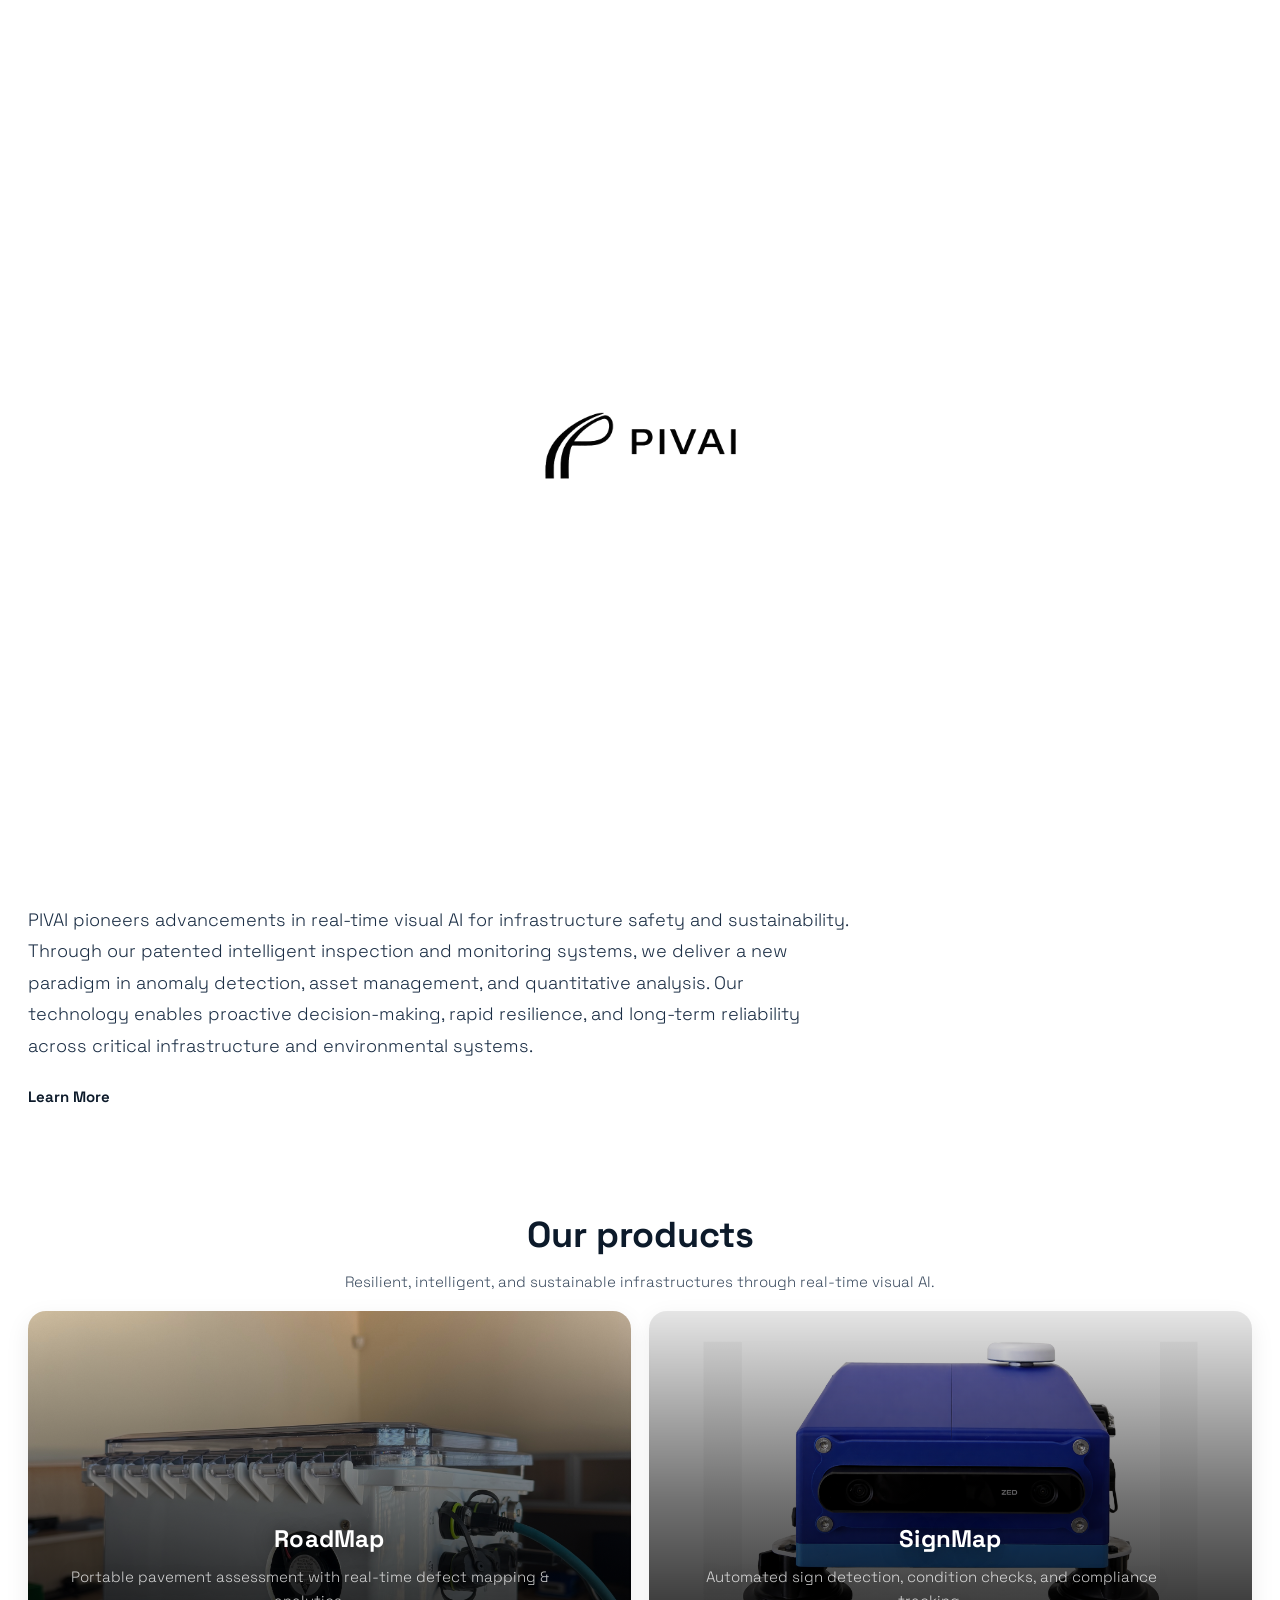
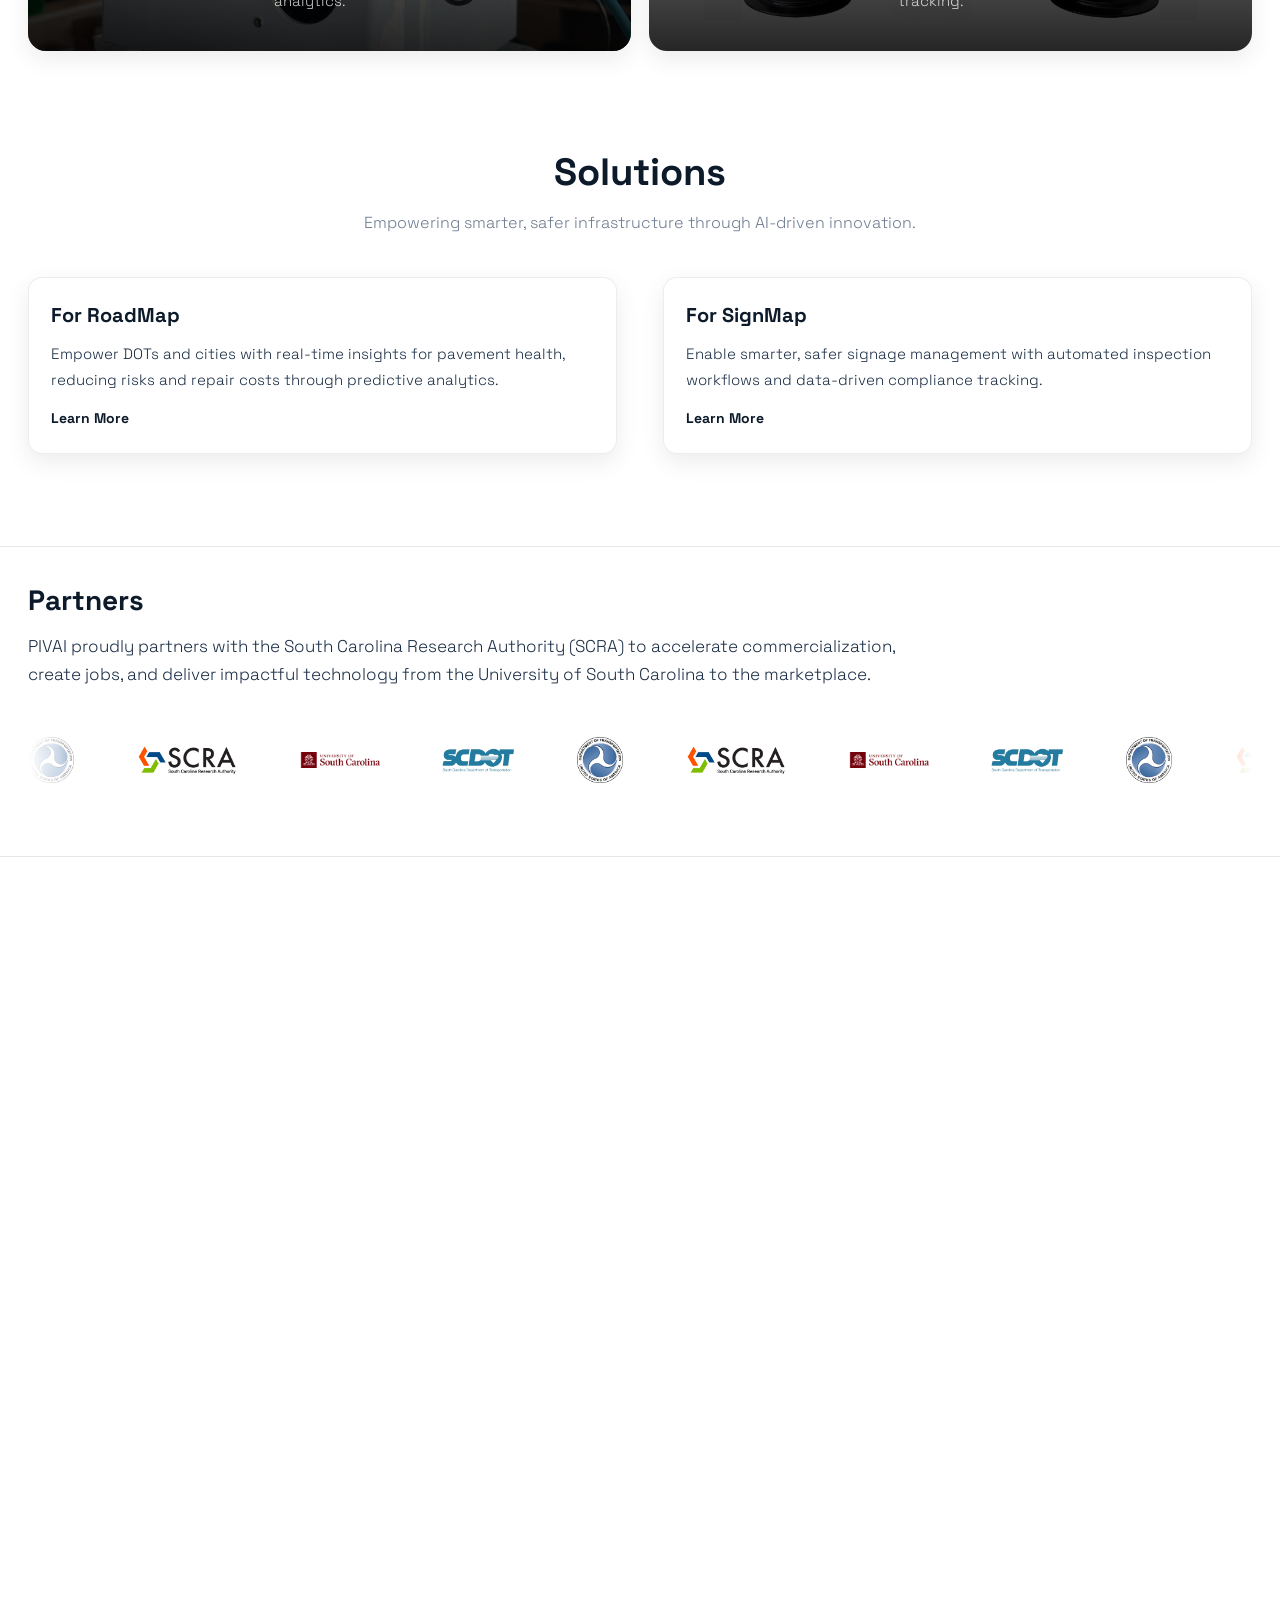
==== commit 665451d5: "Add files via upload" ====
--- a/index.html
+++ b/index.html
@@ -454,13 +454,13 @@
   <script>
     (function(){
       var splash = document.getElementById('introSplash');
-      // Start fade-out after 900ms (logo visible ~0.75s + 0.15s entrance)
+      // Start fade-out after 3500ms
       setTimeout(function(){
         splash.classList.add('fade-out');
         splash.addEventListener('transitionend', function(){
           splash.classList.add('gone');
         }, { once: true });
-      }, 900);
+      }, 3500);
     })();
   </script>
 </body>
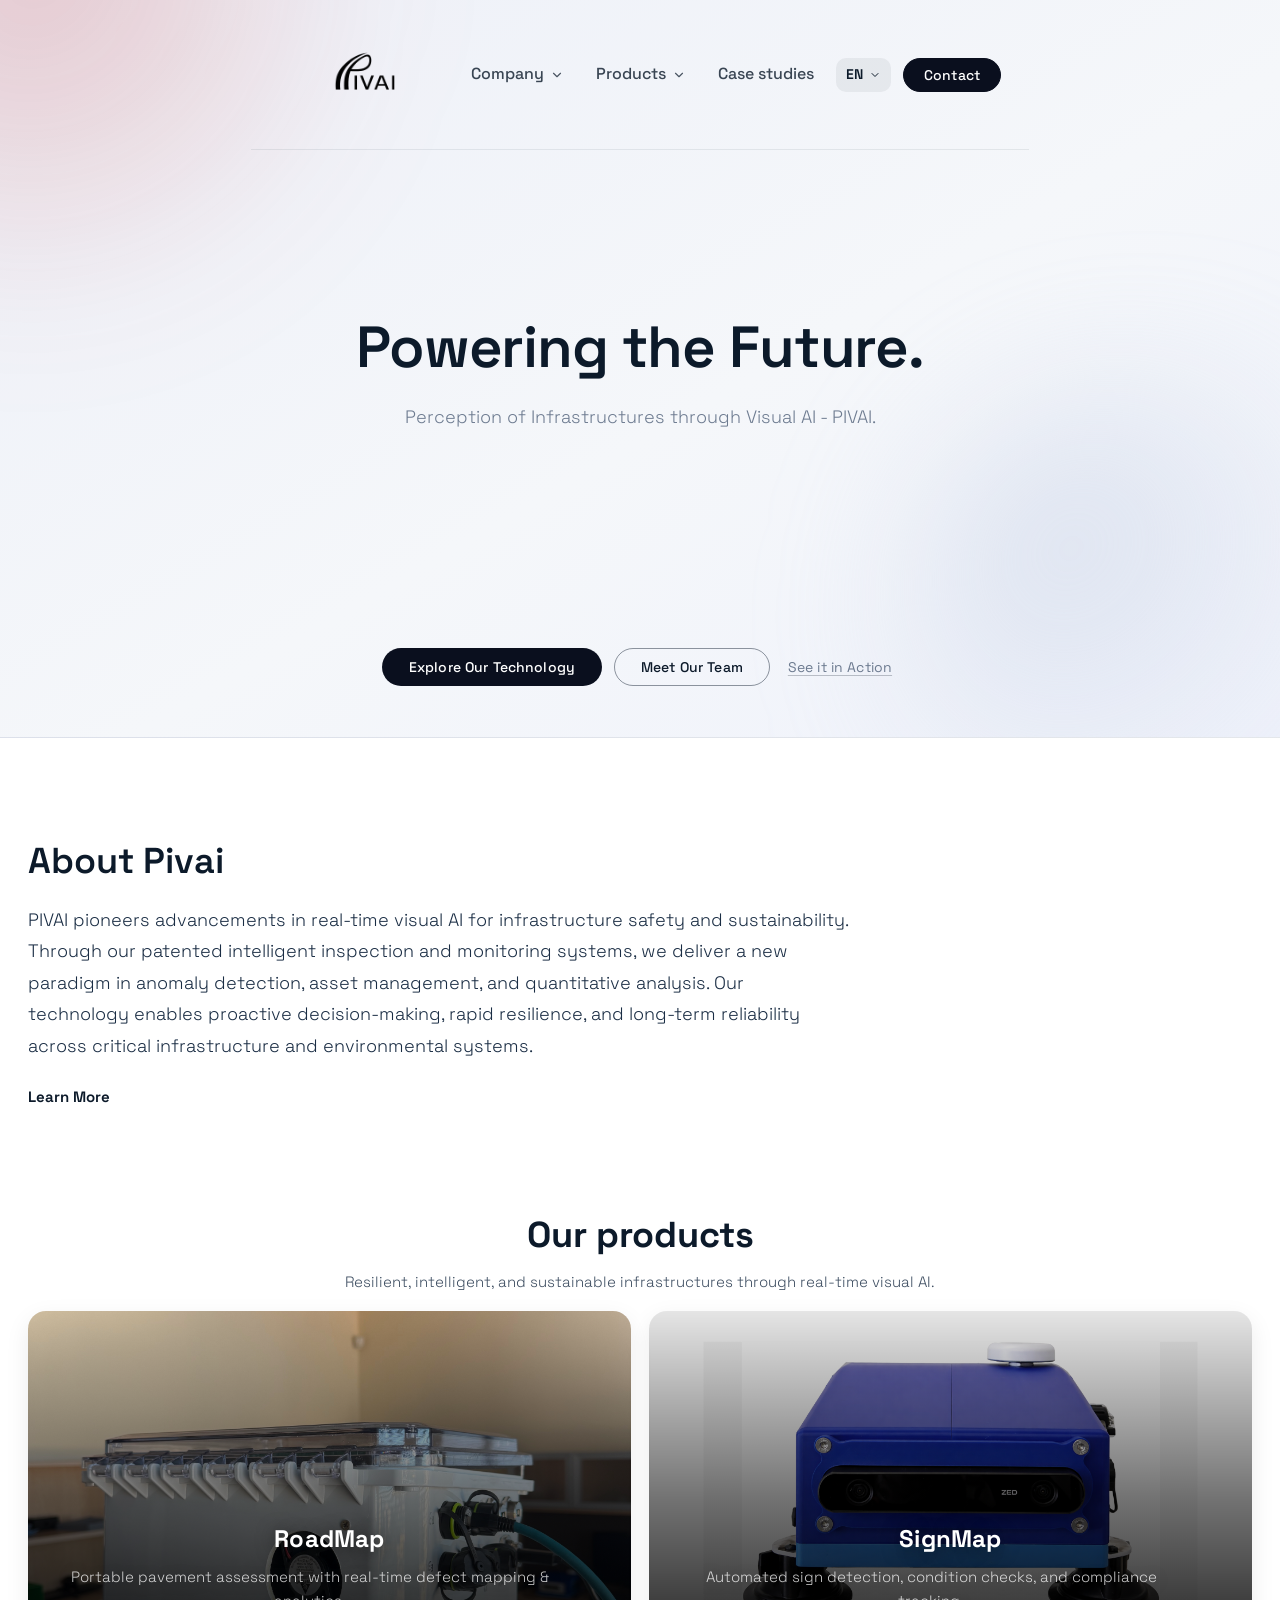
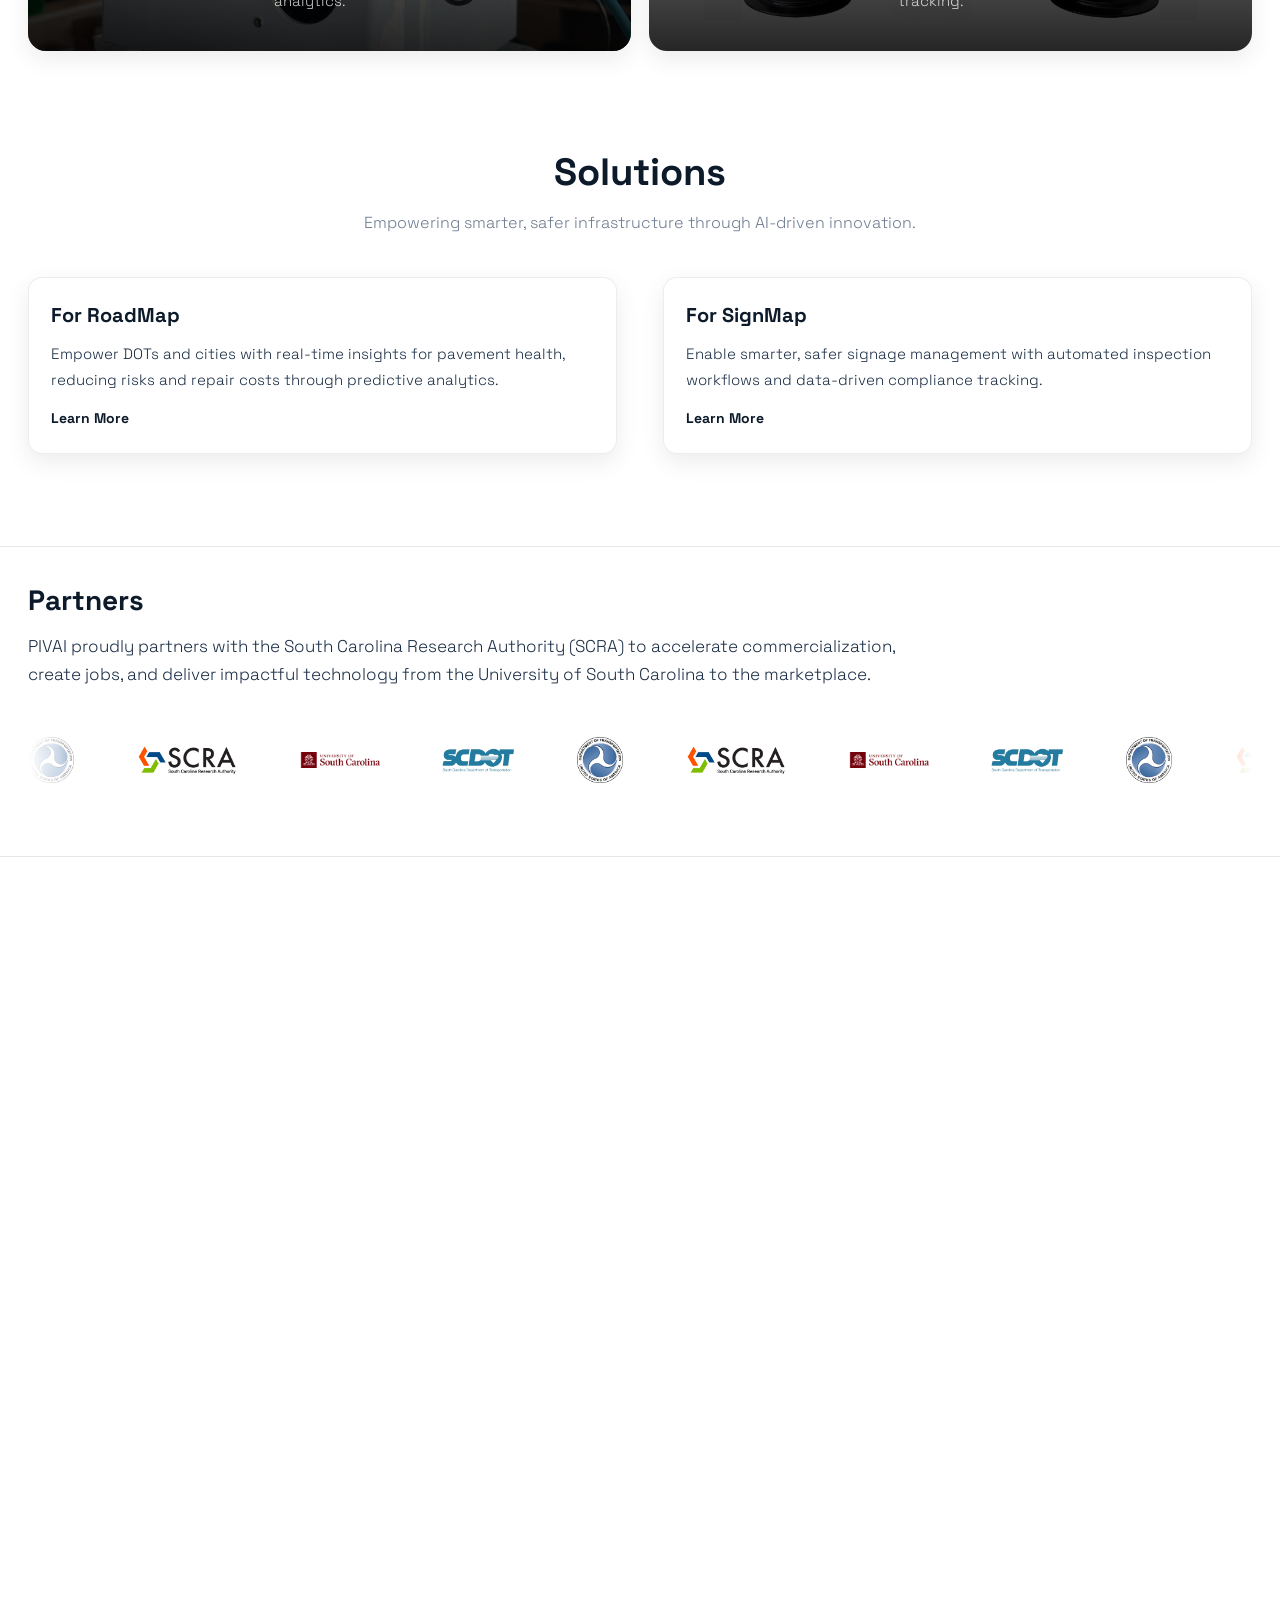
==== commit 1447daed: "Add files via upload" ====
--- a/index.html
+++ b/index.html
@@ -460,7 +460,7 @@
         splash.addEventListener('transitionend', function(){
           splash.classList.add('gone');
         }, { once: true });
-      }, 3500);
+      }, 1000);
     })();
   </script>
 </body>
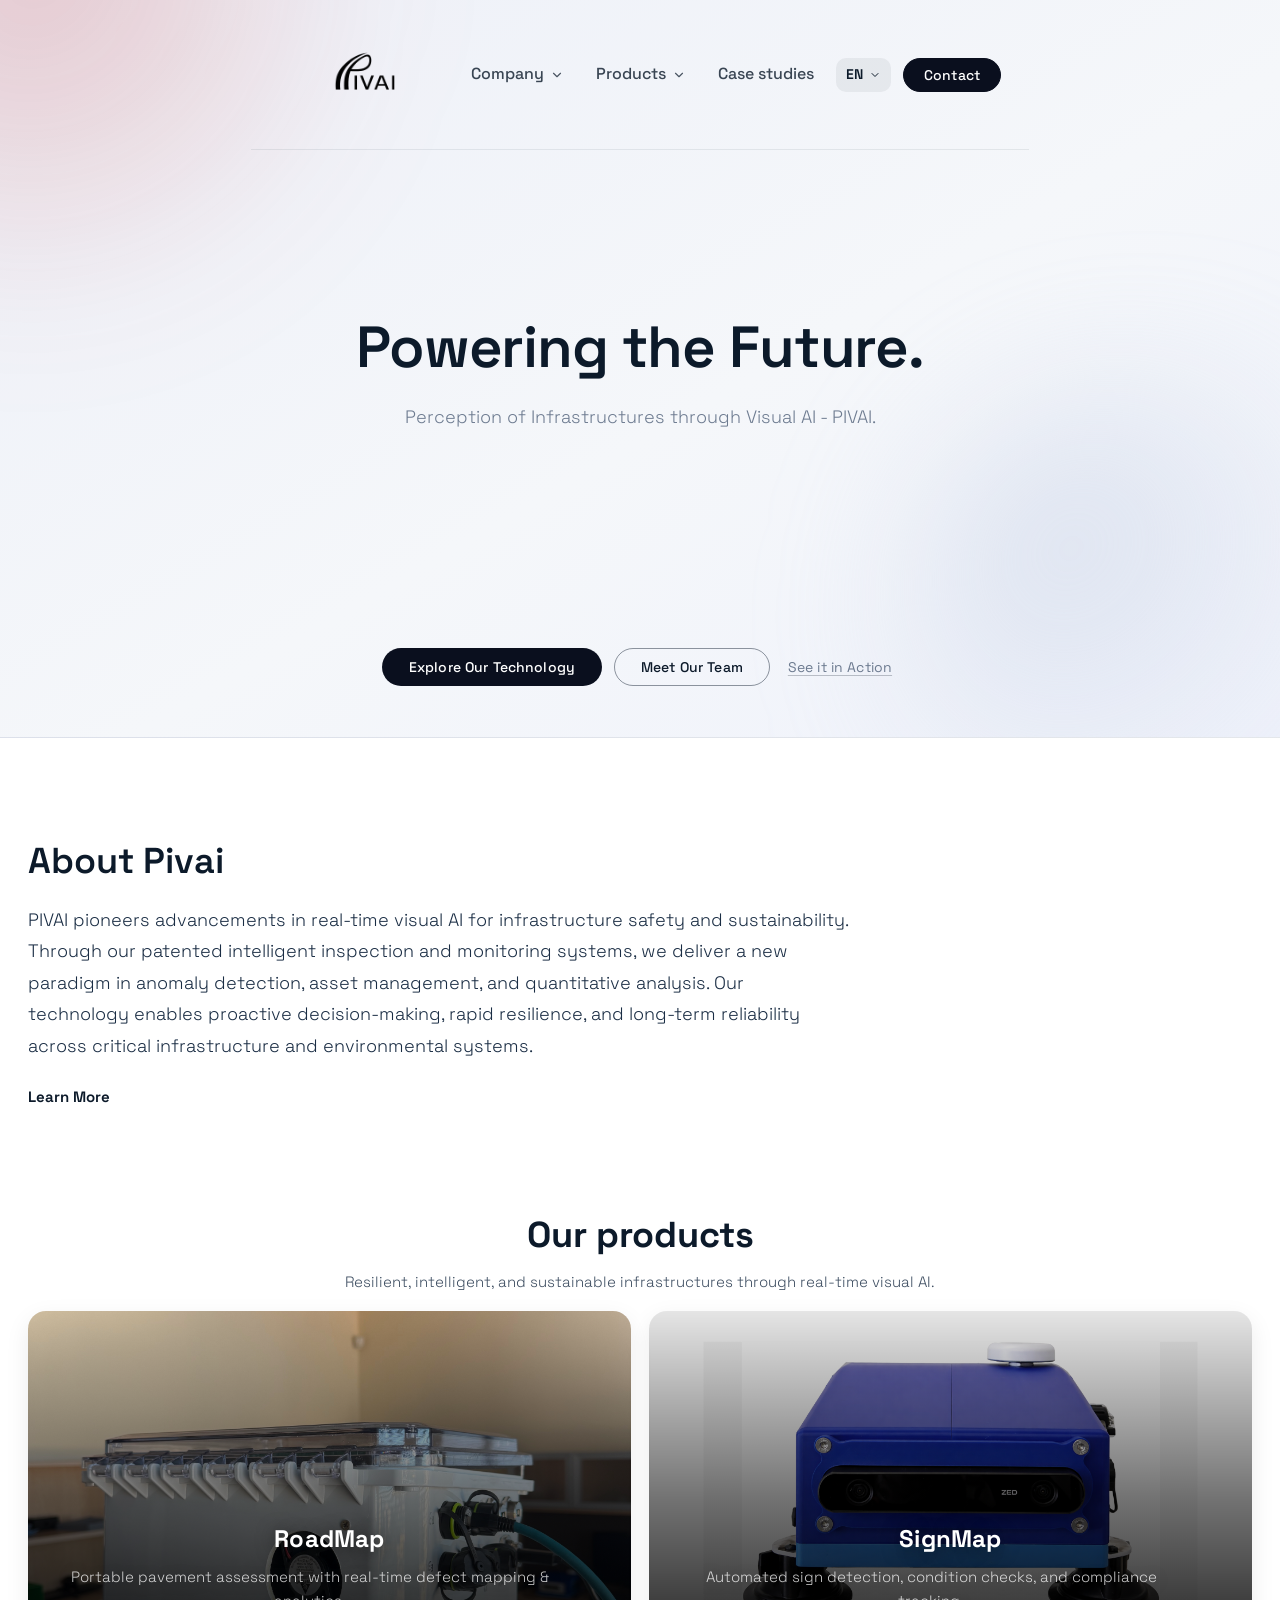
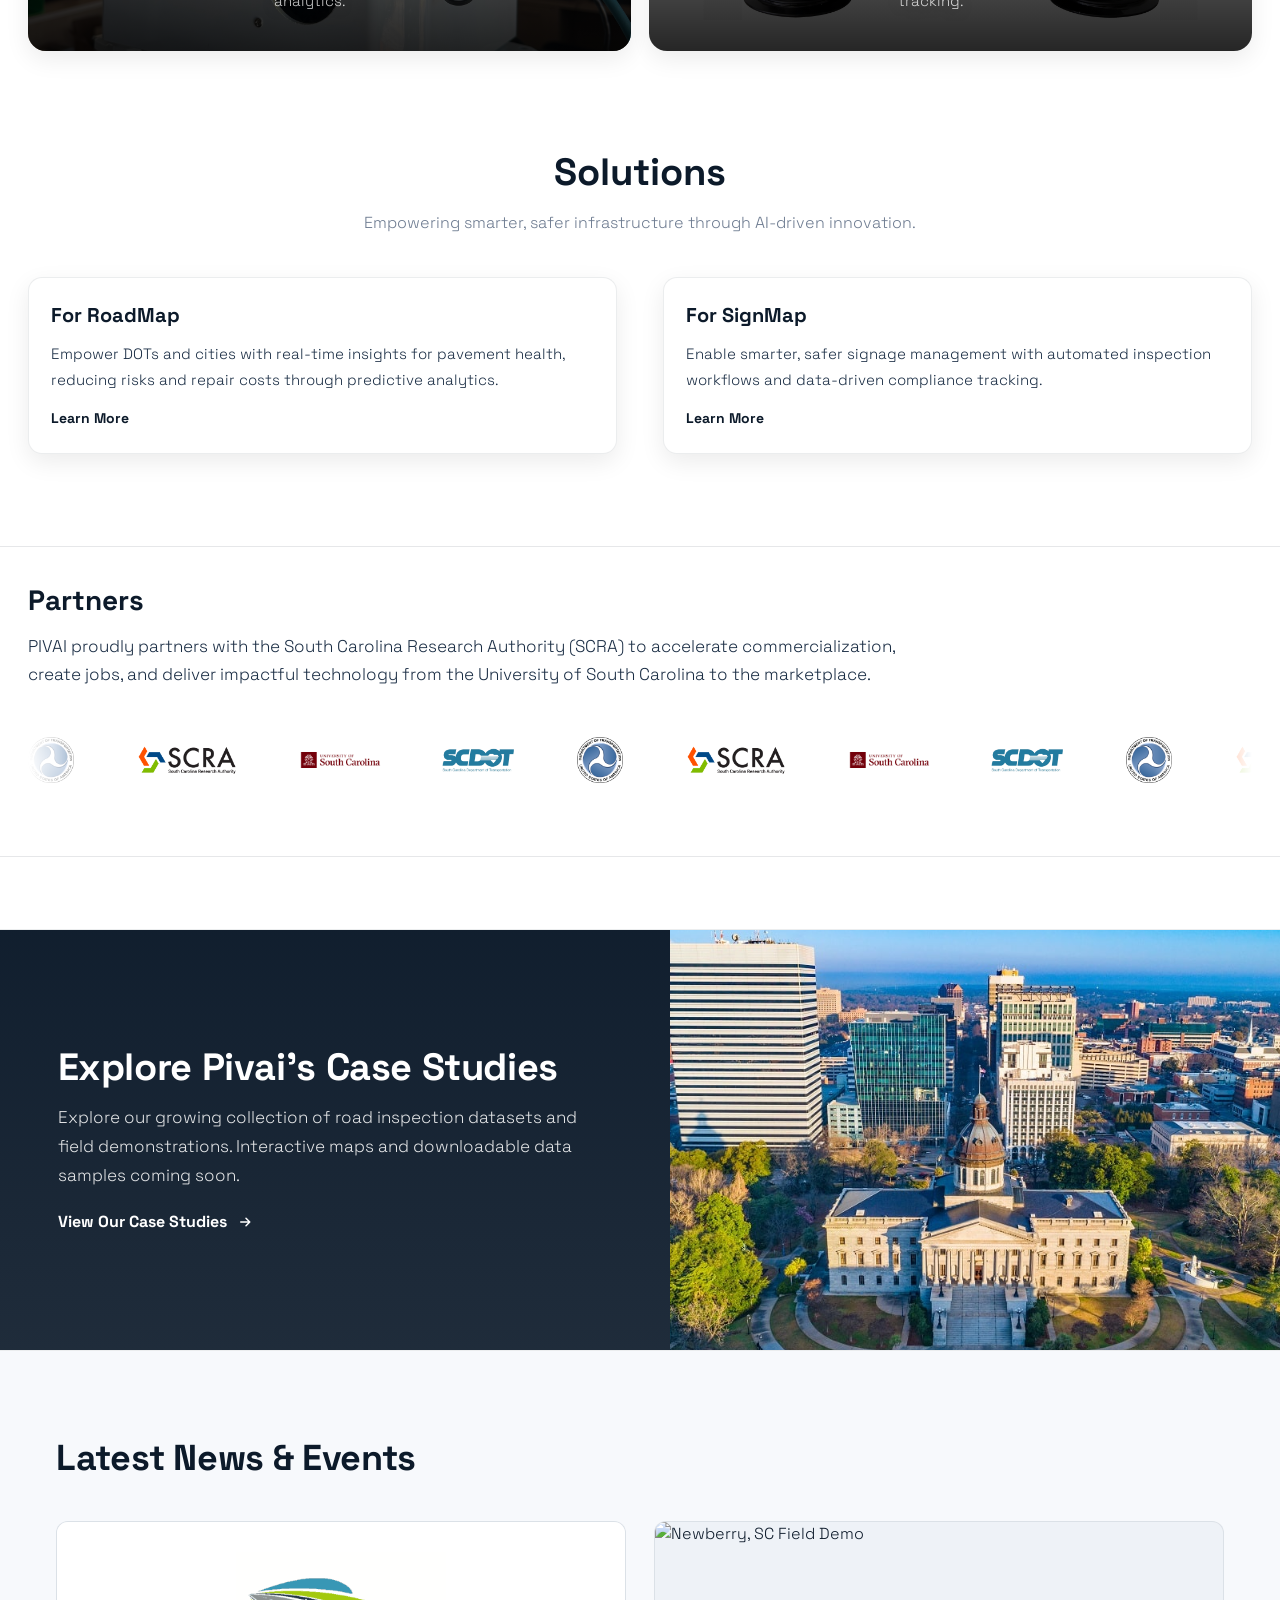
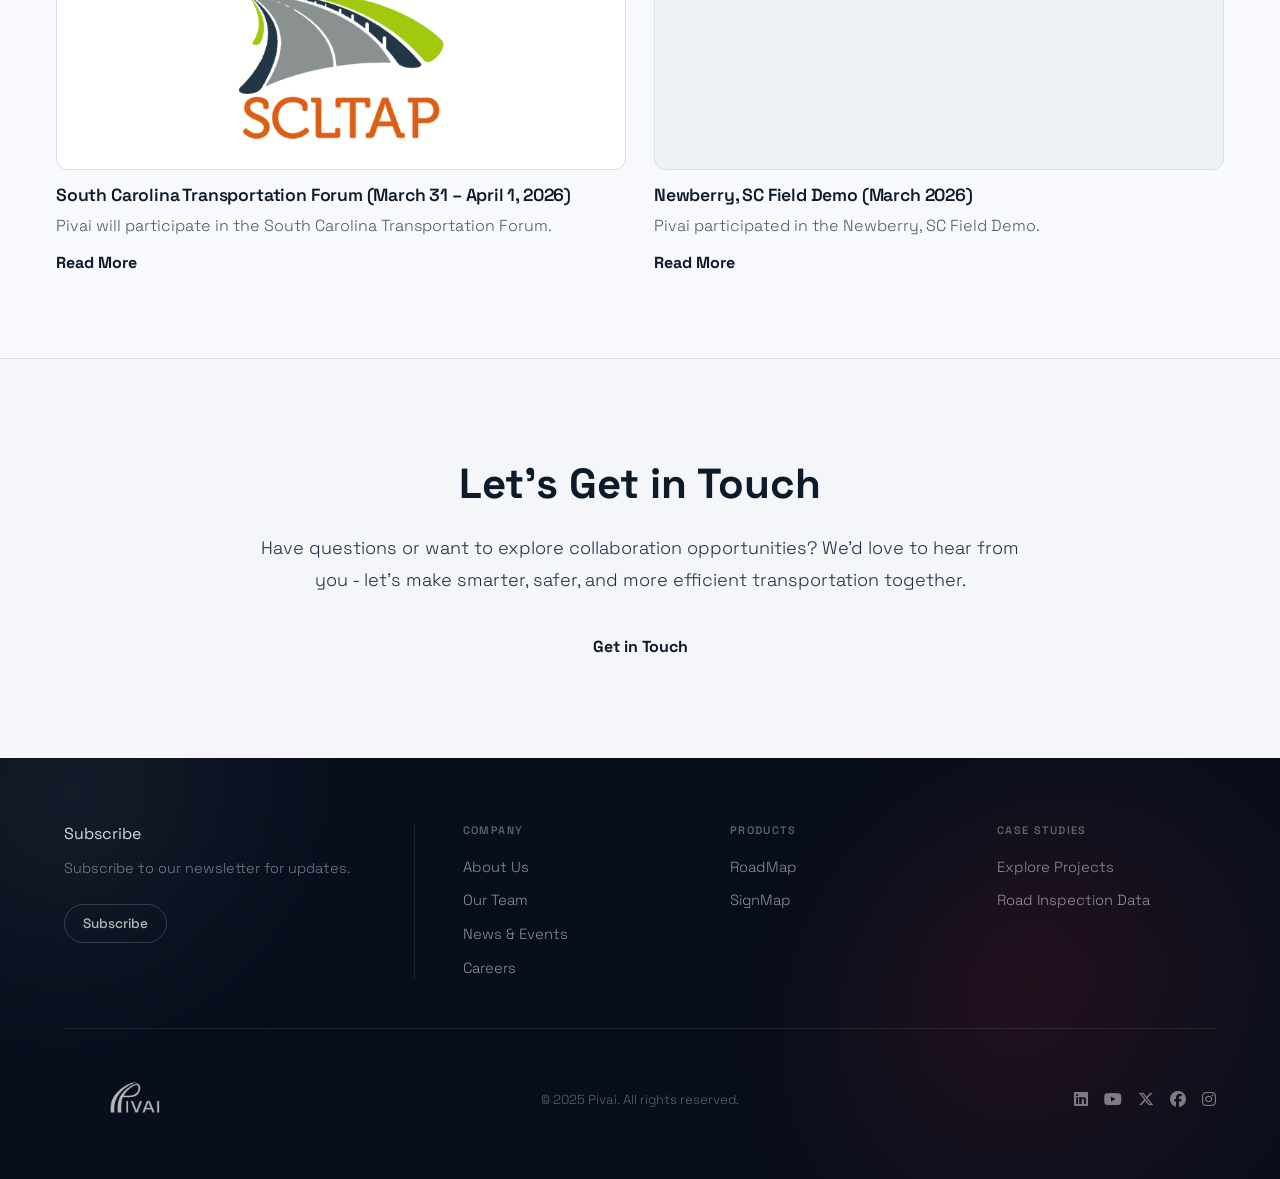
==== commit 7fbee400: "Add files via upload" ====
--- a/index.html
+++ b/index.html
@@ -460,7 +460,7 @@
         splash.addEventListener('transitionend', function(){
           splash.classList.add('gone');
         }, { once: true });
-      }, 1000);
+      }, 1500);
     })();
   </script>
 </body>
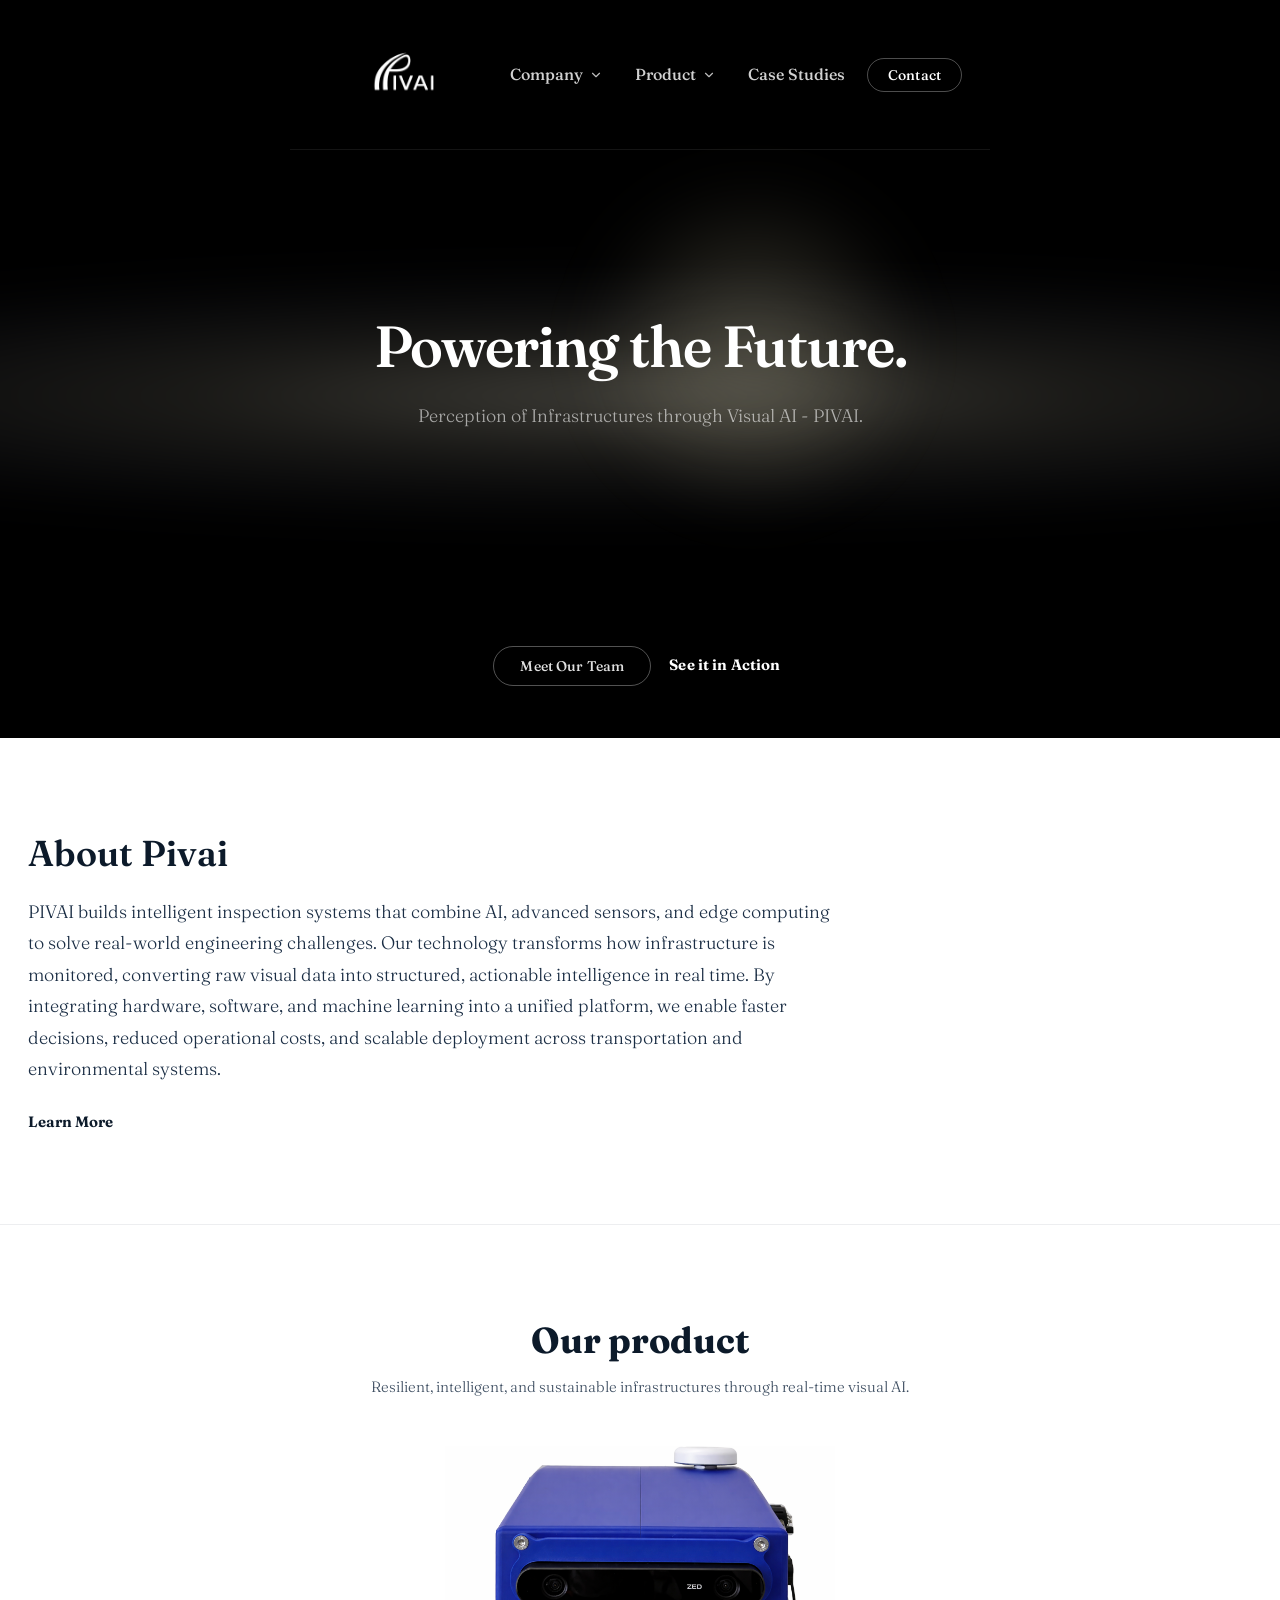
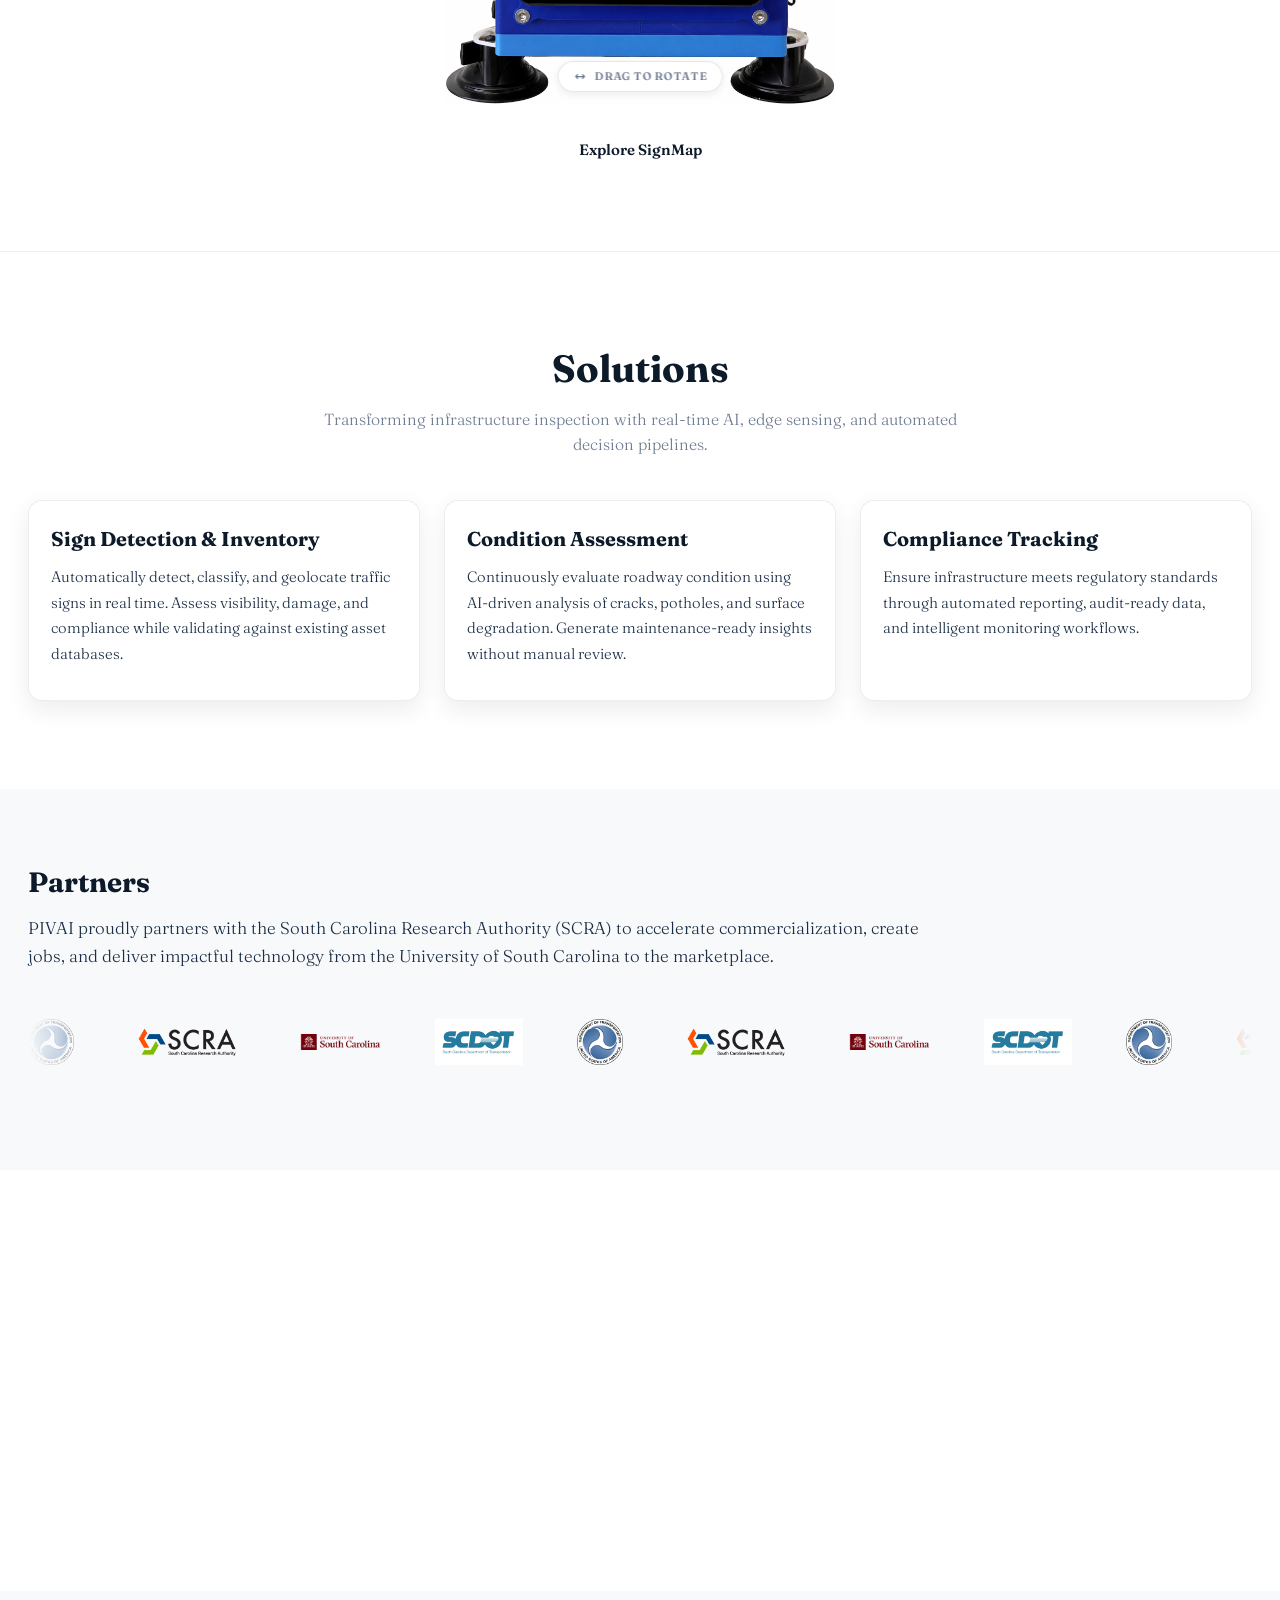
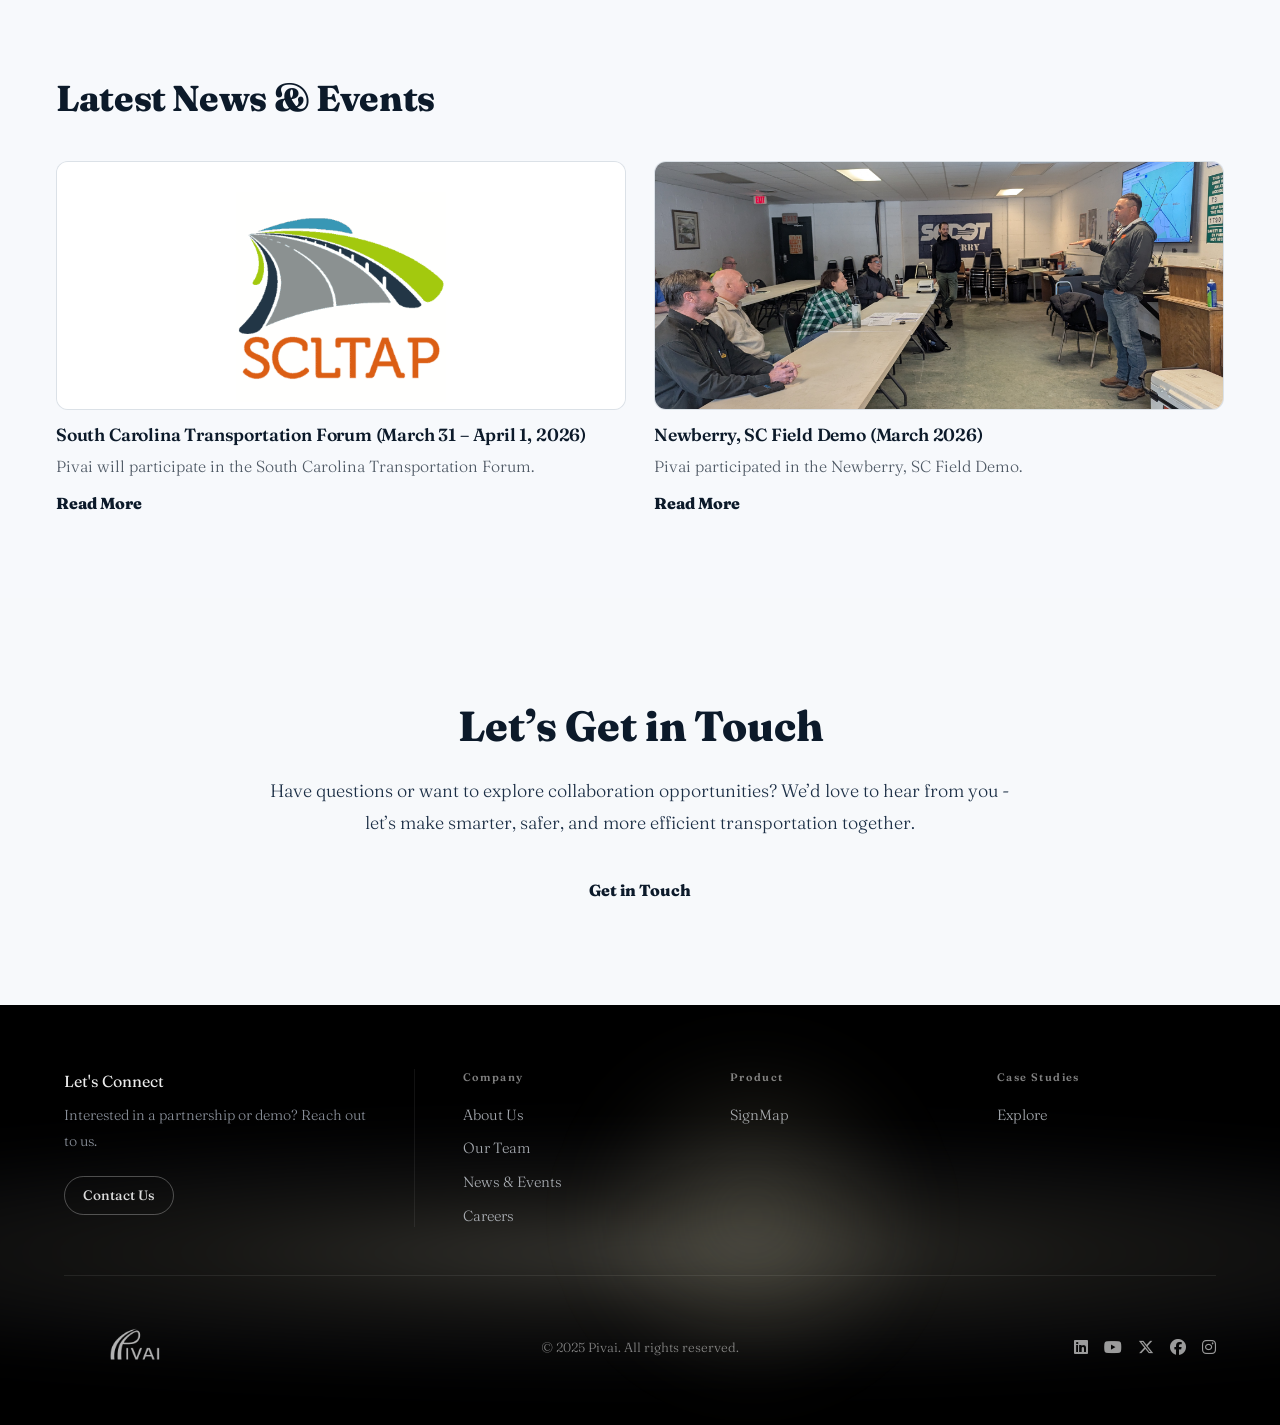
==== commit 4be1537b: "Initial commit: Pivai Tech company website" ====
--- a/index.html
+++ b/index.html
@@ -3,6 +3,7 @@
 
 <head>
   <meta charset="utf-8" />
+  <link rel="icon" href="images/pivai_favicon.png" type="image/png">
   <meta name="viewport" content="width=device-width, initial-scale=1" />
   <title>Home | Pivai</title>
 
@@ -10,7 +11,7 @@
   <link href="https://fonts.googleapis.com/css2?family=Plus+Jakarta+Sans:wght@200;300;400;600&display=swap"
     rel="stylesheet">
   <link href="https://fonts.googleapis.com/css2?family=Manrope:wght@200;300;400;500&display=swap" rel="stylesheet">
-  <link href="https://fonts.googleapis.com/css2?family=Space+Grotesk:wght@300;400;500;600&display=swap"
+  <link href="https://fonts.googleapis.com/css2?family=Fraunces:opsz,wght@9..144,300;9..144,400;9..144,500;9..144,600&display=swap"
     rel="stylesheet">
   <link href="https://fonts.googleapis.com/css2?family=Urbanist:wght@200;300;400;500;600&display=swap" rel="stylesheet">
   <link rel="stylesheet" href="https://cdnjs.cloudflare.com/ajax/libs/font-awesome/6.4.2/css/all.min.css">
@@ -23,7 +24,7 @@
 <body>
   <!-- INTRO SPLASH -->
   <div class="intro-splash" id="introSplash">
-    <img src="images/pivailogo.png" alt="Pivai" class="intro-logo">
+    <img src="images/newlogo.png" alt="Pivai" class="intro-logo">
   </div>
 
   <!-- HEADER -->
@@ -84,36 +85,26 @@
 
           <li class="menu-item mega" role="none">
             <button class="dropdown-toggle" role="menuitem" aria-haspopup="true" aria-expanded="false">
-              <span class="label">Products</span>
+              <span class="label">Product</span>
               <svg class="chevron" width="14" height="14" viewBox="0 0 24 24" aria-hidden="true">
                 <path d="M6 9l6 6 6-6" fill="none" stroke="currentColor" stroke-width="2" stroke-linecap="round"
                   stroke-linejoin="round" />
               </svg>
             </button>
 
-            <div class="mega-panel" role="menu" aria-label="Products">
+            <div class="mega-panel" role="menu" aria-label="Product">
               <div class="mega3">
-                <div class="col intro">
-                  <h3>Products</h3>
-                  <p>Innovative AI solutions that redefine accuracy and control.</p>
-                </div>
-
                 <div class="col links">
-                  <a class="mega-link is-active" href="roadmap.html" data-preview-img="images/Roadmap.jpeg"
-                    data-preview-title="Roadmap"
-                    data-preview-desc="Advanced AI-powered navigation and route intelligence.">Roadmap</a>
-
-                  <a class="mega-link" href="signmap.html" data-preview-img="images/sign3.png"
+                  <a class="mega-link is-active" href="signmap.html" data-preview-img="images/sign3.png"
                     data-preview-title="Signmap"
-                    data-preview-desc="Real-time road sign detection and classification with precision vision.">Signmap</a>
+                    data-preview-desc="Real-time infrastructure perception powered by AI.">Signmap</a>
                 </div>
 
                 <div class="col preview">
                   <figure>
-                    <img src="images/Roadmap.jpeg" alt="">
+                    <img src="images/sign3.png" alt="">
                     <figcaption>
-                      <h4>Roadmap</h4>
-                      <p>Advanced AI-powered navigation and route intelligence.</p>
+                      <p>Real-time infrastructure perception powered by AI.</p>
                     </figcaption>
                   </figure>
                 </div>
@@ -122,29 +113,12 @@
           </li>
 
           <li class="menu-item" role="none">
-            <a class="dropdown-toggle" href="case-studies.html" role="menuitem">
-              <span class="label">Case studies</span>
-            </a>
+            <a class="dropdown-toggle" href="case-studies.html">Case Studies</a>
           </li>
         </ul>
       </nav>
 
       <div class="right-controls">
-        <div class="lang dropdown">
-          <button class="lang-toggle" aria-haspopup="true" aria-expanded="false" aria-label="Select language">
-            <span class="code">EN</span>
-            <svg class="chevron" width="12" height="12" viewBox="0 0 24 24" aria-hidden="true">
-              <path d="M6 9l6 6 6-6" fill="none" stroke="currentColor" stroke-width="2" stroke-linecap="round"
-                stroke-linejoin="round" />
-            </svg>
-          </button>
-          <ul class="lang-menu" role="menu">
-            <li role="none"><button role="menuitem" data-lang="FR">FR</button></li>
-            <li role="none"><button role="menuitem" data-lang="DE">DE</button></li>
-            <li role="none"><button role="menuitem" data-lang="ES">ES</button></li>
-            <li role="none"><button role="menuitem" data-lang="IT">IT</button></li>
-          </ul>
-        </div>
 
         <a class="btn ghost" href="contact.html">Contact</a>
       </div>
@@ -162,7 +136,6 @@
     <div class="rule rule-tagline"></div>
 
     <div class="cta-row">
-      <a class="cta solid" href="roadmap.html">Explore Our Technology</a>
       <a class="cta outline" href="team.html">Meet Our Team</a>
       <a class="cta ghost-cta" href="case-studies.html">See it in Action</a>
     </div>
@@ -177,11 +150,13 @@
       <header>
         <h2 id="about-heading">About Pivai</h2>
         <p>
-          PIVAI pioneers advancements in real-time visual AI for infrastructure safety and sustainability.
-          Through our patented intelligent inspection and monitoring systems,
-          we deliver a new paradigm in anomaly detection, asset management,
-          and quantitative analysis. Our technology enables proactive decision-making,
-          rapid resilience, and long-term reliability across critical infrastructure and environmental systems.
+          PIVAI builds intelligent inspection systems that combine AI, advanced sensors, and edge computing to solve
+          real-world engineering challenges.
+          Our technology transforms how infrastructure is monitored, converting raw visual data into structured,
+          actionable intelligence in real time.
+          By integrating hardware, software, and machine learning into a unified platform, we enable faster decisions,
+          reduced operational costs, and scalable deployment across transportation and environmental systems.
+
         </p>
       </header>
       <a href="about.html" class="about-link">Learn More</a>
@@ -189,50 +164,94 @@
 
     <section class="products-band" aria-labelledby="products-heading" data-reveal>
       <div class="products-head">
-        <h2 id="products-heading">Our products</h2>
+        <h2 id="products-heading">Our product</h2>
         <p>Resilient, intelligent, and sustainable infrastructures through real-time visual AI.</p>
 
-        <div class="products-grid" data-reveal-stagger>
-          <a class="prod-card" href="roadmap.html" aria-labelledby="prod-roadmap-title">
-            <img src="images/Roadmap.jpeg" alt="RoadMap pavement assessment system" class="prod-img" />
-            <div class="prod-shade"></div>
-            <div class="prod-copy">
-              <h3 id="prod-roadmap-title" class="prod-title">RoadMap</h3>
-              <p class="prod-desc">Portable pavement assessment with real-time defect mapping & analytics.</p>
+        <div class="prod-featured" data-reveal-stagger>
+          <div class="viewer-360" id="viewer360" aria-label="Drag to rotate SignMap view">
+            <img src="images/sign1.png" alt="SignMap 360 view" class="prod-feat-main" id="viewer360Img"
+              draggable="false">
+            <div class="viewer-360__hint">
+              <svg width="15" height="15" viewBox="0 0 24 24" fill="none" stroke="currentColor" stroke-width="2" stroke-linecap="round" stroke-linejoin="round">
+                <path d="M5 12h14M5 12l3-3M5 12l3 3M19 12l-3-3M19 12l-3 3"/>
+              </svg>
+              Drag to rotate
             </div>
-          </a>
-
-          <a class="prod-card" href="signmap.html" aria-labelledby="prod-signmap-title">
-            <img src="images/sign1.png" alt="SignMap automated traffic sign inspection" class="prod-img" />
-            <div class="prod-shade"></div>
-            <div class="prod-copy">
-              <h3 id="prod-signmap-title" class="prod-title">SignMap</h3>
-              <p class="prod-desc">Automated sign detection, condition checks, and compliance tracking.</p>
-            </div>
-          </a>
-        </div>
+          </div>
+          <script>
+            (function () {
+              var frames = ["images/sign1.png", "images/sign2.png", "images/sign3.png"];
+              var img = document.getElementById("viewer360Img");
+              var container = document.getElementById("viewer360");
+              var hint = container.querySelector(".viewer-360__hint");
+              var dragging = false, startX = 0, current = 0;
+              var sensitivity = 55;
+              function setFrame(n) {
+                current = ((n % frames.length) + frames.length) % frames.length;
+                img.src = frames[current];
+              }
+              container.addEventListener("mousedown", function (e) {
+                dragging = true; startX = e.clientX;
+                container.classList.add("is-dragging");
+                if (hint) hint.style.opacity = "0";
+              });
+              document.addEventListener("mousemove", function (e) {
+                if (!dragging) return;
+                var delta = e.clientX - startX;
+                if (Math.abs(delta) >= sensitivity) {
+                  setFrame(current + (delta > 0 ? 1 : -1));
+                  startX = e.clientX;
+                }
+              });
+              document.addEventListener("mouseup", function () {
+                dragging = false;
+                container.classList.remove("is-dragging");
+              });
+              container.addEventListener("touchstart", function (e) {
+                startX = e.touches[0].clientX;
+                if (hint) hint.style.opacity = "0";
+              }, { passive: true });
+              container.addEventListener("touchmove", function (e) {
+                var delta = e.touches[0].clientX - startX;
+                if (Math.abs(delta) >= sensitivity) {
+                  setFrame(current + (delta > 0 ? 1 : -1));
+                  startX = e.touches[0].clientX;
+                }
+              }, { passive: true });
+            })();
+          </script>
+          <div class="prod-featured__copy">
+            <a href="signmap.html" class="prod-link">Explore SignMap</a>
+          </div>
+        </div>
+
       </div>
     </section>
 
     <section id="solutions" class="solutions-section" aria-labelledby="solutions-heading" data-reveal>
       <header class="solutions-header">
         <h2 id="solutions-heading">Solutions</h2>
-        <p class="solutions-lede">Empowering smarter, safer infrastructure through AI-driven innovation.</p>
+        <p class="solutions-lede">Transforming infrastructure inspection with real-time AI, edge sensing, and automated
+          decision pipelines.</p>
       </header>
 
-      <div class="solutions-grid" data-reveal-stagger>
+      <div class="solutions-grid solutions-grid--three" data-reveal-stagger>
         <div class="solution">
-          <h3>For RoadMap</h3>
-          <p>Empower DOTs and cities with real-time insights for pavement health, reducing risks and repair costs
-            through predictive analytics.</p>
-          <a href="roadmap.html#roadmap-solutions" class="solution-btn">Learn More</a>
-        </div>
-
+          <h3>Sign Detection & Inventory</h3>
+          <p>Automatically detect, classify, and geolocate traffic signs in real time.
+            Assess visibility, damage, and compliance while validating against existing asset databases.</p>
+        </div>
         <div class="solution">
-          <h3>For SignMap</h3>
-          <p>Enable smarter, safer signage management with automated inspection workflows and data-driven compliance
-            tracking.</p>
-          <a href="signmap.html#signmap-solutions" class="solution-btn">Learn More</a>
+          <h3>Condition Assessment</h3>
+          <p>Continuously evaluate roadway condition using AI-driven analysis of cracks, potholes, and surface
+            degradation.
+            Generate maintenance-ready insights without manual review.
+          </p>
+        </div>
+        <div class="solution">
+          <h3>Compliance Tracking</h3>
+          <p>Ensure infrastructure meets regulatory standards through automated reporting, audit-ready data, and
+            intelligent monitoring workflows.</p>
         </div>
       </div>
     </section>
@@ -302,19 +321,21 @@
     <section class="featured-case" aria-labelledby="feat-case-heading" data-reveal>
       <div class="featured-case__grid">
         <div class="featured-case__panel">
-          <h2 id="feat-case-heading" class="featured-case__title">Explore Pivai's Case Studies</h2>
+          <h2 id="feat-case-heading" class="featured-case__title">Pivai's Case Studies</h2>
           <p class="featured-case__desc">
             Explore our growing collection of road inspection datasets and field demonstrations.
             Interactive maps and downloadable data samples coming soon.
           </p>
 
-          <a href="case-studies.html" class="featured-case__cta" aria-label="Read the full case study">
-            <span>View Our Case Studies</span>
-            <svg width="18" height="18" viewBox="0 0 24 24" aria-hidden="true">
-              <path d="M5 12h12m0 0-5-5m5 5-5 5" fill="none" stroke="currentColor" stroke-width="2"
-                stroke-linecap="round" stroke-linejoin="round" />
-            </svg>
-          </a>
+          <div style="display:flex;gap:14px;flex-wrap:wrap;">
+            <a href="case-studies.html" class="featured-case__cta" aria-label="View case studies">
+              <span>Explore</span>
+              <svg width="18" height="18" viewBox="0 0 24 24" aria-hidden="true">
+                <path d="M5 12h12m0 0-5-5m5 5-5 5" fill="none" stroke="currentColor" stroke-width="2"
+                  stroke-linecap="round" stroke-linejoin="round" />
+              </svg>
+            </a>
+          </div>
         </div>
 
         <figure class="featured-case__media">
@@ -391,9 +412,9 @@
   <footer class="footer" data-reveal>
     <div class="footer-top">
       <div>
-        <h4>Subscribe</h4>
-        <p>Subscribe to our newsletter for updates.</p>
-        <a href="subscribe.html" class="btn">Subscribe</a>
+        <h4>Let's Connect</h4>
+        <p>Interested in a partnership or demo? Reach out to us.</p>
+        <a href="contact.html" class="btn">Contact Us</a>
       </div>
 
       <div>
@@ -407,9 +428,8 @@
       </div>
 
       <div>
-        <h4>Products</h4>
+        <h4>Product</h4>
         <ul>
-          <li><a href="roadmap.html">RoadMap</a></li>
           <li><a href="signmap.html">SignMap</a></li>
         </ul>
       </div>
@@ -417,8 +437,7 @@
       <div>
         <h4>Case Studies</h4>
         <ul>
-          <li><a href="case-studies.html">Explore Projects</a></li>
-          <li><a href="case-studies.html">Road Inspection Data</a></li>
+          <li><a href="case-studies.html">Explore</a></li>
         </ul>
       </div>
     </div>
@@ -444,25 +463,25 @@
     </div>
   </footer>
 
+
+  <script src="script.js"></script>
   <script>
-    const y = document.getElementById('year');
+    const y = document.getElementById("year");
     if (y) y.textContent = new Date().getFullYear();
   </script>
-
-  <script src="script.js"></script>
-
   <script>
-    (function(){
-      var splash = document.getElementById('introSplash');
-      // Start fade-out after 3500ms
-      setTimeout(function(){
-        splash.classList.add('fade-out');
-        splash.addEventListener('transitionend', function(){
-          splash.classList.add('gone');
+    (function () {
+      var splash = document.getElementById("introSplash");
+      if (!splash) return;
+      setTimeout(function () {
+        splash.classList.add("fade-out");
+        splash.addEventListener("transitionend", function () {
+          splash.classList.add("gone");
         }, { once: true });
       }, 1500);
     })();
   </script>
+
 </body>
 
 </html>
--- a/styles.css
+++ b/styles.css
@@ -1,1126 +1,1300 @@
-/* =========================================================
-   0) TOKENS / RESET
-========================================================= */
-*, *::before, *::after { box-sizing: border-box; }
-html, body { height: 100%; }
-html { scroll-behavior: smooth; }
-
-:root{
-  --fg: #0c1a2a;
-  --fg-soft: #1a2d44;
-  --muted: #6d7b90;
-
-  --page-bg: #ffffff;
-  --surface: #ffffff;
-  --surface-2: #f7f9fc;
-
-  --rule-dark: rgba(12, 26, 42, 0.10);
-  --rule-light: rgba(255, 255, 255, 0.55);
-
-  --container: 1280px;
-
-  --panel-radius: 14px;
-  --panel-shadow: 0 28px 56px rgba(0,0,0,0.28);
-
-  --brand-underline: #e6eefb;
-  --hero-text: #f4f7fb;
-
-  --radius-sm: 10px;
-  --radius-md: 14px;
-  --radius-lg: 18px;
-
-  --shadow-sm: 0 8px 24px rgba(0,0,0,0.08);
-  --shadow-md: 0 14px 40px rgba(0,0,0,0.12);
-  --shadow-lg: 0 28px 60px rgba(0,0,0,0.18);
-}
-
-body{
-  margin: 0;
-  color: var(--fg);
-  background: var(--page-bg);
-  font-family: "Space Grotesk", system-ui, sans-serif;
-  font-weight: 300;
-  line-height: 1.55;
-}
-
-img{ display:block; max-width:100%; height:auto; }
-button{ font:inherit; cursor:pointer; background:none; border:0; }
-a{ color:inherit; text-decoration:none; }
-
-.container{
-  max-width: var(--container);
-  margin: 0 auto;
-  padding: 0 28px;
-}
-
-/* =========================================================
-   1) HERO
-========================================================= */
-.hero{
-  height: 82vh;
-  background: linear-gradient(150deg, #edf0f8 0%, #f5f7fa 55%, #eff2fb 100%);
-  position: relative;
-  overflow: hidden;
-  border-bottom: 1px solid rgba(12,26,42,0.07);
-}
-.hero .overlay{ display: none; }
-
-/* Soft orbs — shared across all pages */
-.hero::before,
-.hero::after{
-  content: "";
-  position: absolute;
-  border-radius: 999px;
-  pointer-events: none;
-  filter: blur(72px);
-}
-.hero::before{
-  width: 620px; height: 620px;
-  background: radial-gradient(circle at 30% 30%, rgba(198,40,40,0.22), transparent 60%);
-  top: -220px; left: -160px;
-}
-.hero::after{
-  width: 520px; height: 520px;
-  background: radial-gradient(circle at 30% 30%, rgba(200,210,230,0.55), transparent 60%);
-  bottom: -160px; right: -140px;
-}
-
-/* =========================================================
-   INTRO SPLASH
-========================================================= */
-.intro-splash{
-  position: fixed;
-  inset: 0;
-  z-index: 99999;
-  background: #ffffff;
-  display: flex;
-  align-items: center;
-  justify-content: center;
-  transition: opacity 0.9s ease;
-}
-.intro-splash.fade-out{
-  opacity: 0;
-  pointer-events: none;
-}
-.intro-splash.gone{
-  display: none;
-}
-.intro-logo{
-  width: 360px;
-  filter: brightness(0);
-  opacity: 0;
-  transform: translateY(8px);
-  animation: introLogoIn 0.6s ease 0.15s forwards;
-}
-@keyframes introLogoIn{
-  to{ opacity: 1; transform: translateY(0); }
-}
-
-/* =========================================================
-   2) HEADER
-========================================================= */
-.site-header{
-  position: absolute;
-  inset: 0 0 auto 0;
-  height: 82vh;
-  z-index: 10;
-  display: flex;
-  flex-direction: column;
-}
-
-.header-grid{
-  max-width: var(--container);
-  margin: 0 auto;
-  padding: 18px 28px;
-  display: grid;
-  grid-template-columns: auto 1fr auto;
-  align-items: center;
-  gap: 20px;
-  border-bottom: 1px solid rgba(12,26,42,0.08);
-}
-
-.brand{
-  display: inline-flex;
-  align-items: center;
-}
-.brand img{
-  width: 170px;
-  filter: brightness(0);
-}
-
-/* Thin rules under header/tagline */
-.rule{ height:1px; background:var(--rule-dark); margin:12px 0 0; }
-.rule-header{ display: none; }
-.rule-tagline{ display: none; }
-
-/* =========================================================
-   3) NAVIGATION
-========================================================= */
-.primary-nav{ justify-self: center; }
-.menu{ list-style:none; display:flex; gap:28px; margin:0; padding:0; }
-.menu-item{ position: relative; }
-
-.dropdown-toggle{
-  position: relative;
-  display: inline-flex; align-items:center; gap:6px;
-  color: var(--fg);
-  padding: 8px 2px;
-  font-size: 16px; font-weight: 500;
-  opacity: 0.80;
-  transition: opacity 0.18s ease, color 0.18s ease;
-}
-.dropdown-toggle:hover{ opacity:1; }
-.dropdown-toggle .chevron{ transition: transform 0.18s ease; opacity:0.9; }
-.menu-item.open > .dropdown-toggle .chevron{ transform: rotate(180deg); }
-
-.dropdown-toggle::after{
-  content:"";
-  position:absolute; left:0; right:0; bottom:-14px; height:2px;
-  background: var(--fg);
-  transform: scaleX(0); transform-origin: center;
-  opacity: 0;
-  transition: transform 0.2s ease, opacity 0.2s ease;
-}
-.dropdown-toggle:hover::after,
-.menu-item.open > .dropdown-toggle::after{
-  transform: scaleX(1);
-  opacity: 0.95;
-}
-
-/* =========================================================
-   4) TAGLINE + CTAs
-========================================================= */
-.tagline{
-  flex: 1;
-  display: flex;
-  flex-direction: column;
-  align-items: center;
-  justify-content: center;
-  padding-bottom: 72px;
-}
-.tagline-inner{
-  max-width: var(--container);
-  width: 100%;
-  margin: 0 auto;
-  padding: 0 28px;
-  color: var(--fg);
-}
-
-.tagline h1{
-  font-family: "Space Grotesk", system-ui, sans-serif;
-  font-weight: 600;
-  font-size: clamp(30px, 5vw, 58px);
-  margin: 8px 0 10px;
-  letter-spacing: -0.02em;
-  text-align: center;
-}
-
-.tagline p{
-  max-width: 740px;
-  margin: 0 auto;
-  color: var(--muted);
-  font-size: clamp(14px, 1.8vw, 18px);
-  text-align: center;
-}
-
-.cta-row{
-  max-width: var(--container);
-  margin: 0 auto;
-  padding: 0 28px 52px;
-  display: flex; flex-wrap: wrap; gap: 12px;
-  justify-content: center;
-  flex-shrink: 0;
-}
-
-/* CTA button base */
-.cta, .btn.ghost{
-  display: inline-flex;
-  align-items: center;
-  justify-content: center;
-  font-weight: 500;
-  font-size: 14px;
-  line-height: 1;
-  border-radius: 100px;
-  padding: 11px 26px;
-  transition: background 0.2s ease, border-color 0.2s ease,
-              box-shadow 0.2s ease, transform 0.2s ease, color 0.2s ease;
-  text-decoration: none;
-  letter-spacing: 0.01em;
-}
-
-/* Solid variant */
-.cta.solid{
-  background: #0a0f1e;
-  color: #ffffff;
-  border: 1.5px solid transparent;
-}
-.cta.solid:hover{
-  background: #1a2540;
-  transform: translateY(-1px);
-  box-shadow: 0 6px 22px rgba(0,0,0,0.18);
-}
-
-/* Outline variant */
-.cta.outline{
-  background: transparent;
-  color: var(--fg);
-  border: 1.5px solid rgba(12,26,42,0.45);
-}
-.cta.outline:hover{
-  background: rgba(12,26,42,0.05);
-  border-color: var(--fg);
-}
-
-/* Ghost text variant */
-.cta.ghost-cta{
-  background: transparent;
-  border: none;
-  color: var(--muted);
-  padding: 11px 6px;
-  border-radius: 0;
-  font-weight: 400;
-  text-decoration: underline;
-  text-underline-offset: 3px;
-  text-decoration-color: rgba(12,26,42,0.25);
-}
-.cta.ghost-cta:hover{
-  color: var(--fg);
-  text-decoration-color: rgba(12,26,42,0.60);
-}
-
-/* Contact button in nav */
-.btn.ghost{
-  background: #0a0f1e;
-  border: 1.5px solid #0a0f1e;
-  color: #ffffff;
-  padding: 9px 20px;
-  border-radius: 100px;
-  font-weight: 500;
-  font-size: 14px;
-}
-.btn.ghost:hover{
-  background: #1a2540;
-  border-color: #1a2540;
-}
-
-.cta:focus-visible, .btn.ghost:focus-visible{
-  outline: 2px solid rgba(255,255,255,0.55);
-  outline-offset: 2px;
-}
-
-/* =========================================================
-   5) MEGA MENUS (unchanged layout, slightly refined)
-========================================================= */
-.mega .mega-panel{
-  position: fixed;
-  top: var(--panel-top, 100px);
-  left: 50%;
-  width: min(1120px, 92vw);
-  background: #ffffff;
-  color: var(--fg);
-  border-radius: var(--panel-radius);
-  box-shadow: var(--panel-shadow);
-  border: 1px solid rgba(0,0,0,0.06);
-  opacity: 0;
-  transform: translateX(-50%) translateY(-8px) scale(0.985);
-  pointer-events: none;
-  transition: opacity 170ms ease, transform 170ms ease;
-  z-index: 50;
-}
-.menu-item.open > .mega-panel{
-  opacity: 1;
-  transform: translateX(-50%) translateY(0) scale(1);
-  pointer-events: auto;
-}
-
-.mega3{
-  display:grid;
-  grid-template-columns: 1.2fr 0.9fr 1.3fr;
-  gap: 28px;
-  padding: 28px;
-  align-items:start;
-}
-.mega3 .intro h3{
-  font-family:"Space Grotesk", system-ui, sans-serif;
-  font-size: 28px; font-weight: 600; margin: 0 0 10px;
-}
-.mega3 .intro p{ margin:0; color:#4c5b73; line-height:1.6; }
-.mega3 .intro::after,
-.mega3 .links::after{
-  content:""; position:absolute; top:0; right:-14px; width:1px; height:100%;
-  background: rgba(12,26,42,0.12);
-}
-.mega3 .col{ position:relative; }
-.mega3 .links{ display:grid; gap:16px; align-content:start; }
-.mega3 .mega-link{
-  display:block; font-size:20px; font-weight:700; color:#22304a; padding:6px 2px;
-  transition: color 0.15s ease, transform 0.15s ease, opacity 0.15s ease;
-}
-.mega3 .mega-link:hover{ color:#e32f3a; transform: translateX(2px); }
-.mega3 .mega-link.is-active{ color:#e32f3a; }
-.mega3 .preview figure{ margin:0; display:grid; gap:10px; }
-.mega3 .preview img{
-  width:100%; height:220px; object-fit:cover; border-radius:10px;
-  box-shadow: 0 10px 24px rgba(0,0,0,0.12);
-}
-/* Company nav card: logo needs to be visible on white background */
-.menu-item.mega:first-child .mega3 .preview img{
-  object-fit: contain;
-  filter: brightness(0);
-}
-.mega3 .preview h4{ margin:0; font-size:18px; font-weight:700; }
-.mega3 .preview p{ margin:4px 0 0; color:#51627a; font-size:14px; line-height:1.5; }
-
-@media (max-width: 980px){
-  .mega3{ grid-template-columns: 1fr; gap:18px; }
-  .mega3 .intro::after, .mega3 .links::after{ display:none; }
-  .mega3 .preview img{ height:200px; }
-}
-
-/* =========================================================
-   6) LANGUAGE DROPDOWN
-========================================================= */
-.right-controls{ display:flex; align-items:center; gap:12px; }
-.lang{ position:relative; }
-
-.lang-toggle{
-  display:inline-flex; align-items:center; gap:6px;
-  padding:6px 10px; border-radius:10px; cursor:pointer;
-  color: var(--fg); background: rgba(12,26,42,0.06);
-  font-size:14px; font-weight:600;
-  border:none;
-}
-.lang .chevron{ transition:transform 0.18s ease; }
-.lang.open .chevron{ transform:rotate(180deg); }
-
-.lang-menu{
-  position:fixed;
-  top:var(--lang-top, 88px);
-  left:var(--lang-left, 0px);
-  width:68px; background:#fff; color:var(--fg);
-  border-radius:10px; border:1px solid rgba(0,0,0,0.08);
-  box-shadow:0 18px 40px rgba(0,0,0,0.26);
-  padding:6px 0;
-  z-index:100;
-  opacity:0; transform:translateY(-8px) scale(0.98); pointer-events:none;
-  transition:opacity 150ms ease, transform 150ms ease;
-}
-.lang.open .lang-menu{ opacity:1; transform:translateY(0) scale(1); pointer-events:auto; }
-.lang-menu li{ list-style:none; }
-.lang-menu button{
-  display:block; width:100%; padding:8px 0;
-  font-weight:700; letter-spacing:0.5px;
-  background:none; border:none; color:var(--fg);
-  font-size:14px; text-align:center; cursor:pointer;
-  border-radius:6px;
-}
-.lang-menu button:hover{ background:#f4f6fb; }
-
-/* =========================================================
-   7) PAGE-LOAD ANIMATIONS
-========================================================= */
-body {
-  opacity: 0;
-  transform: scale(1.01);
-  transition: opacity 0.85s ease, transform 1.05s ease;
-}
-body.page-loaded {
-  opacity: 1;
-  transform: scale(1);
-}
-
-.site-header {
-  opacity: 0;
-  transform: translateY(-22px);
-  transition: opacity 0.9s ease 0.18s, transform 0.9s ease 0.18s;
-}
-body.page-loaded .site-header {
-  opacity: 1;
-  transform: translateY(0);
-}
-
-.tagline {
-  opacity: 0;
-  transform: translateY(26px);
-  transition: opacity 0.95s ease 0.38s, transform 0.95s ease 0.38s;
-}
-body.page-loaded .tagline {
-  opacity: 1;
-  transform: translateY(0);
-}
-
-/* =========================================================
-   8) REVEAL (GLOBAL) + STAGGER
-========================================================= */
-[data-reveal]{
-  opacity: 0;
-  transform: translateY(18px);
-  transition: opacity 0.75s ease, transform 0.75s ease;
-  will-change: opacity, transform;
-}
-
-[data-reveal].in-view{
-  opacity: 1;
-  transform: translateY(0);
-}
-
-/* Stagger children inside a container marked data-reveal-stagger */
-[data-reveal-stagger] > *{
-  opacity: 0;
-  transform: translateY(16px);
-  transition: opacity 0.7s ease, transform 0.7s ease;
-}
-
-[data-reveal-stagger].in-view > *{
-  opacity: 1;
-  transform: translateY(0);
-}
-
-[data-reveal-stagger].in-view > *:nth-child(1){ transition-delay: 90ms; }
-[data-reveal-stagger].in-view > *:nth-child(2){ transition-delay: 170ms; }
-[data-reveal-stagger].in-view > *:nth-child(3){ transition-delay: 250ms; }
-[data-reveal-stagger].in-view > *:nth-child(4){ transition-delay: 330ms; }
-[data-reveal-stagger].in-view > *:nth-child(5){ transition-delay: 410ms; }
-
-@media (prefers-reduced-motion: reduce){
-  html { scroll-behavior: auto; }
-  body, .site-header, .tagline, [data-reveal], [data-reveal-stagger] > *{
-    transition: none !important;
-    transform: none !important;
-  }
-}
-
-/* =========================================================
-   9) ABOUT
-========================================================= */
-.about-section{
-  max-width: var(--container);
-  margin: 96px auto;
-  padding: 0 28px;
-}
-.about-section h2{
-  font-family: "Space Grotesk", system-ui, sans-serif;
-  font-weight: 600;
-  font-size: clamp(24px, 3vw, 36px);
-  margin: 0 0 14px;
-}
-.about-section p{
-  font-size: clamp(15px, 1.6vw, 18px);
-  color: var(--fg-soft);
-  line-height: 1.75;
-  max-width: 820px;
-  margin: 0 0 24px;
-}
-.about-link{
-  position: relative; display: inline-block;
-  font-weight: 650; font-size: 15px; color: var(--fg);
-  padding-bottom: 3px;
-}
-.about-link::after{
-  content:""; position:absolute; left:0; right:0; bottom:0; height:2px;
-  background: currentColor; transform: scaleX(0); transform-origin: left;
-  transition: transform 0.25s ease;
-}
-.about-link:hover::after,
-.about-link:focus-visible::after{ transform: scaleX(1); }
-
-/* =========================================================
-   10) PRODUCTS
-========================================================= */
-.products-band{
-  max-width: var(--container);
-  margin: 64px auto;
-  padding: 0 28px;
-  text-align: center;
-}
-.products-head h2{
-  font-weight: 700;
-  font-size: clamp(24px, 3.2vw, 36px);
-  margin: 0 0 6px;
-}
-.products-head p{
-  margin: 0 0 18px;
-  color: var(--fg-soft);
-  opacity: 0.85;
-  font-size: 15px;
-}
-.products-grid{
-  display: grid;
-  grid-template-columns: 1fr 1fr;
-  gap: 18px;
-}
-
-.prod-card{
-  position: relative;
-  display: block;
-  min-height: 340px;
-  overflow: hidden;
-  border-radius: var(--radius-lg);
-  isolation: isolate;
-  box-shadow: var(--shadow-sm);
-  color: #fff;                 /* fallback */
-  text-decoration: none;
-}
-
-.prod-img{
-  position: absolute;
-  inset: 0;
-  width: 100%;
-  height: 100%;
-  object-fit: cover;
-  transform: scale(1.02);
-  transition: transform 0.9s cubic-bezier(0.2, 0.75, 0.2, 1),
-              filter 0.35s ease;
-  z-index: 0;
-}
-
-/* Stronger, valid overlay gradient */
-.prod-shade{
-  position: absolute;
-  inset: 0;
-  background: linear-gradient(
-    180deg,
-    rgba(0, 0, 0, 0.10) 0%,
-    rgba(0, 0, 0, 0.55) 55%,
-    rgba(0, 0, 0, 0.85) 100%
-  );
-  z-index: 1;
-  transition: background 0.35s ease;
-}
-
-.prod-copy{
-  position: relative;
-  z-index: 2;
-  height: 100%;
-  padding: 22px 22px 20px;
-  display: grid;
-  align-content: end;
-  gap: 8px;
-  transform: translateY(0);
-  transition: transform 0.25s ease;
-}
-
-/* FORCE white + readability */
-.prod-title{
-  margin: 0;
-  font-weight: 800;
-  font-size: clamp(18px, 2.6vw, 24px);
-  letter-spacing: 0.2px;
-  color: #fff !important;
-  text-shadow: 0 2px 18px rgba(0,0,0,0.60);
-}
-
-.prod-desc{
-  margin: 0;
-  font-size: 14px;
-  line-height: 1.6;
-  max-width: 52ch;
-  color: rgba(255,255,255,0.92) !important;
-  text-shadow: 0 2px 18px rgba(0,0,0,0.60);
-}
-
-/* Hover: slightly more contrast + lift */
-.prod-card:hover .prod-img,
-.prod-card:focus-visible .prod-img{
-  transform: scale(1.07);
-  filter: brightness(0.72) contrast(1.08);
-}
-
-/* SignMap product card — contain so sign images aren't cropped */
-[aria-labelledby="prod-signmap-title"] .prod-img{
-  object-fit: contain;
-  background: #f5f5f5;
-  transform: scale(0.82);
-}
-
-.prod-card:hover .prod-copy,
-.prod-card:focus-visible .prod-copy{
-  transform: translateY(-4px);
-}
-
-.prod-card:hover .prod-shade,
-.prod-card:focus-visible .prod-shade{
-  background: linear-gradient(
-    180deg,
-    rgba(0, 0, 0, 0.18) 0%,
-    rgba(0, 0, 0, 0.62) 55%,
-    rgba(0, 0, 0, 0.92) 100%
-  );
-}
-
-@media (max-width: 900px){
-  .products-grid{ grid-template-columns: 1fr; }
-  .prod-card{ min-height: 270px; }
-}
-
-/* =========================================================
-   11) SOLUTIONS
-========================================================= */
-.solutions-section{
-  max-width: var(--container);
-  margin: 92px auto;
-  padding: 0 28px;
-}
-.solutions-header{ margin-bottom: 42px; text-align: center; }
-.solutions-header h2{
-  font-family:"Space Grotesk", system-ui, sans-serif;
-  font-size: clamp(26px, 4vw, 38px);
-  font-weight:700;
-  margin:0 0 8px;
-}
-.solutions-lede{
-  color: var(--muted);
-  font-size: 16px;
-  line-height: 1.6;
-  max-width: 680px;
-  margin: 0 auto;
-}
-
-.solutions-grid{
-  display:grid;
-  grid-template-columns: 1fr 1fr;
-  gap: 46px;
-  align-items: stretch;
-  margin-top: 34px;
-  position: relative;
-}
-
-.solution{
-  background: var(--surface);
-  border: 1px solid rgba(12,26,42,0.08);
-  border-radius: var(--radius-md);
-  padding: 22px 22px 20px;
-  box-shadow: var(--shadow-sm);
-  transition: transform 0.25s ease, box-shadow 0.25s ease;
-}
-.solution:hover{
-  transform: translateY(-4px);
-  box-shadow: var(--shadow-md);
-}
-.solution h3{
-  margin: 0 0 10px;
-  font-size: 20px;
-  font-weight: 700;
-}
-.solution p{
-  margin: 0 0 14px;
-  color: var(--fg-soft);
-  font-size: 15px;
-  line-height: 1.7;
-}
-.solution-btn{
-  position:relative;
-  display:inline-block;
-  font-size: 14px;
-  font-weight: 700;
-  padding-bottom: 3px;
-}
-.solution-btn::after{
-  content:"";
-  position:absolute; left:0; right:0; bottom:0; height:2px;
-  background: currentColor;
-  transform: scaleX(0);
-  transform-origin: left;
-  transition: transform 0.25s ease;
-}
-.solution-btn:hover::after,
-.solution-btn:focus-visible::after{
-  transform: scaleX(1);
-}
-
-@media (max-width: 900px){
-  .solutions-grid{ grid-template-columns: 1fr; }
-}
-
-/* =========================================================
-   12) PARTNERS
-========================================================= */
-.partners-band{
-  margin: 72px 0;
-  background: #fff;
-  border-top: 1px solid var(--rule-dark);
-  border-bottom: 1px solid var(--rule-dark);
-}
-.partners-inner{
-  max-width: var(--container);
-  margin: 0 auto;
-  padding: 32px 28px 40px;
-}
-.partners-title{
-  font-family:"Space Grotesk", system-ui, sans-serif;
-  font-weight:700;
-  font-size: clamp(22px, 2.6vw, 28px);
-  margin:0 0 10px;
-}
-.partners-copy{
-  margin:0 0 16px;
-  color: var(--fg-soft);
-  font-size: clamp(15px, 1.4vw, 17px);
-  line-height:1.65;
-  max-width: 920px;
-}
-
-/* marquee */
-.logo-marquee{
-  position:relative;
-  overflow:hidden;
-  mask-image: linear-gradient(90deg, transparent, #000 8%, #000 92%, transparent);
-  -webkit-mask-image: linear-gradient(90deg, transparent, #000 8%, #000 92%, transparent);
-}
-.logo-track{
-  display:inline-flex;
-  align-items:center;
-  gap:54px;
-  padding:12px 0;
-  width:max-content;
-  animation: logos-scroll 42s linear infinite;
-  will-change: transform;
-}
-.logo-marquee:hover .logo-track{ animation-play-state: paused; }
-
-.partner{ display:grid; place-items:center; min-height:56px; }
-.partner img{
-  max-height:46px;
-  max-width:190px;
-  width:auto;
-  object-fit:contain;
-  transition: transform 0.25s ease, opacity 0.25s ease;
-}
-.partner img:hover{ transform: translateY(-3px); }
-
-@keyframes logos-scroll{
-  from{ transform: translateX(0); }
-  to{ transform: translateX(-50%); }
-}
-
-/* =========================================================
-   13) FEATURED CASE
-========================================================= */
-.featured-case{
-  width: 100vw;
-  margin-left: calc(50% - 50vw);  /* full-bleed breakout */
-  margin-right: calc(50% - 50vw);
-  background: #fff;
-  padding: 0;
-  border-top: 1px solid rgba(12,26,42,0.08);
-  border-bottom: 1px solid rgba(12,26,42,0.08);
-}
-
-.featured-case__grid{
-  display: grid;
-  grid-template-columns: 1.1fr 1fr;
-  min-height: 420px;              /* smaller than before */
-}
-
-/* Left content panel */
-.featured-case__panel{
-  background: linear-gradient(
-    180deg,
-    rgba(12,26,42,0.98),
-    rgba(12,26,42,0.92)
-  );
-  color: #fff;
-  padding: clamp(36px, 4.5vw, 72px);  /* reduced padding */
-  display: flex;
-  flex-direction: column;
-  justify-content: center;
-}
-
-.featured-case__title{
-  font-family: "Space Grotesk", system-ui, sans-serif;
-  font-weight: 700;
-  font-size: clamp(26px, 3.4vw, 38px); /* slightly smaller */
-  line-height: 1.14;
-  margin: 0 0 14px;
-  letter-spacing: -0.01em;
-}
-
-.featured-case__desc{
-  font-size: clamp(15px, 1.5vw, 17px);
-  color: rgba(255,255,255,0.88);
-  line-height: 1.7;
-  margin: 0 0 20px;               /* tighter */
-  max-width: 58ch;
-}
-
-.featured-case__cta{
-  display: inline-flex;
-  align-items: center;
-  gap: 10px;
-  width: fit-content;
-  font-weight: 800;
-  color: #fff;
-  transition: transform .2s ease, color .2s ease;
-}
-
-.featured-case__cta:hover,
-.featured-case__cta:focus-visible{
-  color: #e6eefb;
-  transform: translateX(2px);
-}
-
-/* Right image */
-.featured-case__media{
-  margin: 0;
-  position: relative;
-  overflow: hidden;
-  background: #000;
-}
-
-.featured-case__media img{
-  position: absolute;
-  inset: 0;
-  width: 100%;
-  height: 100%;
-  object-fit: cover;
-  transform: scale(1.02);
-  transition: transform .8s cubic-bezier(.2,.7,.2,1), filter .3s ease;
-}
-
-.featured-case__media:hover img{
-  transform: scale(1.06);
-  filter: brightness(0.95);
-}
-
-/* Responsive */
-@media (max-width: 980px){
-  .featured-case__grid{
-    grid-template-columns: 1fr;
-    min-height: auto;
-  }
-
-  .featured-case__panel{
-    padding: 42px 28px;
-  }
-
-  .featured-case__media{
-    min-height: 280px;
-  }
-}
-
-/* =========================================================
-   14) LATEST NEWS
-========================================================= */
-.latest-news{
-  background: var(--surface-2);
-  padding: 80px 28px;
-}
-.latest-news .container{
-  max-width: var(--container);
-  margin: 0 auto;
-}
-.latest-news h2{
-  font-size: clamp(24px, 3vw, 36px);
-  margin: 0 0 34px;
-  font-weight: 800;
-  letter-spacing: -0.01em;
-}
-
-.news-grid{
-  display:grid;
-  grid-template-columns: repeat(auto-fit, minmax(280px, 1fr));
-  gap: 28px;
-}
-.news-card{
-  background:#fff;
-  border-radius: var(--radius-md);
-  box-shadow: var(--shadow-sm);
-  overflow:hidden;
-  border: 1px solid rgba(12,26,42,0.08);
-  transition: transform 0.28s ease, box-shadow 0.28s ease;
-}
-.news-card:hover{
-  transform: translateY(-6px);
-  box-shadow: var(--shadow-md);
-}
-
-.news-card img{
-  width:100%;
-  height:200px;
-  object-fit:cover;
-}
-
-.news-card img.logo{
-  object-fit: contain;
-  background: #fff;
-  padding: 20px;
-}
-
-.news-content{ padding: 20px 20px 18px; }
-.news-content h3{ margin: 0 0 8px; font-size: 18px; font-weight: 800; }
-.news-content p{ margin: 0 0 12px; color: var(--muted); font-size: 15px; line-height: 1.55; }
-.news-date{ font-weight: 700; color: var(--fg-soft); display:block; margin-bottom: 12px; }
-
-.arrow-btn{ font-weight: 800; color:#e63946; transition: color 0.2s ease; }
-.arrow-btn:hover{ color:#c62828; }
-
-.news-footer{ text-align:center; margin-top: 34px; }
-.see-all{
-  display:inline-block;
-  font-weight: 800;
-  padding-bottom: 3px;
-  border-bottom: 2px solid rgba(12,26,42,0.18);
-  transition: transform 0.2s ease, color 0.2s ease, border-color 0.2s ease;
-}
-.see-all:hover{
-  color:#e63946;
-  border-color:#e63946;
-  transform: translateX(2px);
-}
-
-/* =========================================================
-   15) GET IN TOUCH
-========================================================= */
-.get-in-touch{
-  background:#f4f6f9;
-  color:var(--fg);
-  padding: 92px 28px;
-  text-align:center;
-  border-top: 1px solid var(--rule-dark);
-}
-.get-in-touch__inner{ max-width: 760px; margin: 0 auto; }
-.get-in-touch h2{
-  font-family:"Space Grotesk", system-ui, sans-serif;
-  font-size: clamp(26px, 4vw, 42px);
-  font-weight: 800;
-  margin: 0 0 16px;
-}
-.get-in-touch p{
-  font-size: clamp(15px, 1.6vw, 18px);
-  color: var(--fg-soft);
-  line-height: 1.75;
-  margin: 0 0 34px;
-}
-
-.btn-ghost{
-  position:relative;
-  display:inline-block;
-  font-weight: 800;
-  color: var(--fg);
-  padding: 6px 2px;
-  font-size: 16px;
-}
-.btn-ghost::after{
-  content:"";
-  position:absolute; left:0; right:0; bottom:-4px; height:1.5px;
-  background: var(--fg);
-  opacity:0;
-  transform: scaleX(0);
-  transform-origin:left;
-  transition: transform 0.25s ease, opacity 0.25s ease;
-}
-.btn-ghost:hover::after,
-.btn-ghost:focus-visible::after{ opacity:1; transform: scaleX(1); }
-
-/* =========================================================
-   16) FOOTER
-========================================================= */
-.footer{
-  background: #080e1c;
-  color: #fff;
-  padding: 4rem 5% 1.5rem;
-  position: relative;
-  overflow: hidden;
-}
-
-/* Orbs — mirrored from header but on dark bg */
-.footer::before,
-.footer::after{
-  content: "";
-  position: absolute;
-  border-radius: 999px;
-  pointer-events: none;
-  filter: blur(80px);
-}
-.footer::before{
-  width: 560px; height: 560px;
-  background: radial-gradient(circle at 30% 30%, rgba(198,40,40,0.18), transparent 60%);
-  bottom: -180px; right: -120px;
-}
-.footer::after{
-  width: 440px; height: 440px;
-  background: radial-gradient(circle at 30% 30%, rgba(200,210,230,0.10), transparent 60%);
-  top: -120px; left: -80px;
-}
-
-.footer-top{
-  display: grid;
-  grid-template-columns: 1.6fr 1fr 1fr 1fr;
-  gap: 0 3rem;
-  margin-bottom: 0;
-  padding-bottom: 3rem;
-  border-bottom: 1px solid rgba(255,255,255,0.08);
-  position: relative;
-}
-.footer-top > div:first-child{
-  padding-right: 2rem;
-  border-right: 1px solid rgba(255,255,255,0.07);
-}
-.footer-top h4{
-  margin: 0 0 1rem;
-  font-size: 0.68rem;
-  font-weight: 600;
-  letter-spacing: 0.13em;
-  text-transform: uppercase;
-  color: rgba(255,255,255,0.35);
-}
-.footer-top > div:first-child h4{
-  font-size: 1rem;
-  font-weight: 400;
-  letter-spacing: 0;
-  text-transform: none;
-  color: rgba(255,255,255,0.85);
-  margin-bottom: 0.6rem;
-}
-.footer-top p{ margin: 0 0 1.4rem; color: rgba(203,213,225,0.55); line-height: 1.75; font-size: 0.9rem; }
-.footer-top ul{ list-style:none; padding:0; margin:0; display:grid; gap:0.55rem; }
-.footer-top ul li a{
-  color: rgba(226,232,240,0.60);
-  font-size: 0.92rem;
-  transition: color 0.18s ease;
-}
-.footer-top ul li a:hover{ color: #fff; }
-
-.footer .btn{
-  display: inline-flex;
-  align-items: center;
-  font-size: 0.85rem;
-  font-weight: 500;
-  color: rgba(255,255,255,0.70);
-  border: 1px solid rgba(255,255,255,0.18);
-  padding: 8px 18px;
-  border-radius: 100px;
-  transition: color 0.2s ease, border-color 0.2s ease;
-}
-.footer .btn:hover{
-  color: #fff;
-  border-color: rgba(255,255,255,0.45);
-}
-
-.footer-bottom{
-  display: grid;
-  grid-template-columns: 1fr 1fr 1fr;
-  align-items: center;
-  text-align: center;
-  padding: 1.5rem 0 0.5rem;
-  gap: 1rem;
-  position: relative;
-}
-.footer-col.logo-col{ justify-self: start; }
-.footer-col.logo-col img{ width: 140px; filter: brightness(0) invert(1); opacity: 0.70; }
-.footer-col.text-col p{ margin: 0; color: rgba(255,255,255,0.35); font-size: 0.82rem; }
-.footer-col.social-col{ justify-self: end; display: flex; gap: 16px; }
-.footer-col.social-col a{
-  color: rgba(255,255,255,0.45);
-  font-size: 1rem;
-  transition: color 0.2s ease, transform 0.2s ease;
-}
-.footer-col.social-col a:hover{ color: #fff; transform: translateY(-2px); }
-
-@media (max-width: 860px){
-  .footer-bottom{
-    grid-template-columns: 1fr;
-    text-align: center;
-  }
-  .footer-col.logo-col, .footer-col.social-col{ justify-self: center; }
-}
+/* =========================================================
+   0) TOKENS / RESET
+========================================================= */
+*, *::before, *::after { box-sizing: border-box; }
+html, body { height: 100%; }
+html { scroll-behavior: smooth; }
+
+:root{
+  --fg: #0c1a2a;
+  --fg-soft: #1a2d44;
+  --muted: #6d7b90;
+
+  --page-bg: #ffffff;
+  --surface: #ffffff;
+  --surface-2: #f7f9fc;
+
+  --rule-dark: rgba(12, 26, 42, 0.10);
+  --rule-light: rgba(255, 255, 255, 0.55);
+
+  --container: 1280px;
+
+  --panel-radius: 14px;
+  --panel-shadow: 0 28px 56px rgba(0,0,0,0.28);
+
+  --brand-underline: #e6eefb;
+  --hero-text: #f4f7fb;
+
+  --radius-sm: 10px;
+  --radius-md: 14px;
+  --radius-lg: 18px;
+
+  --shadow-sm: 0 8px 24px rgba(0,0,0,0.08);
+  --shadow-md: 0 14px 40px rgba(0,0,0,0.12);
+  --shadow-lg: 0 28px 60px rgba(0,0,0,0.18);
+
+  --font-base: "Fraunces", Georgia, serif;
+}
+
+body{
+  margin: 0;
+  color: var(--fg);
+  background: var(--page-bg);
+  font-family: var(--font-base);
+  font-weight: 300;
+  line-height: 1.55;
+}
+
+img{ display:block; max-width:100%; height:auto; }
+button{ font:inherit; cursor:pointer; background:none; border:0; }
+a{ color:inherit; text-decoration:none; }
+
+.container{
+  max-width: var(--container);
+  margin: 0 auto;
+  padding: 0 28px;
+}
+
+/* =========================================================
+   1) HERO
+========================================================= */
+.hero{
+  height: 82vh;
+  background: #000;
+  position: relative;
+  overflow: hidden;
+}
+.hero .overlay{ display: none; }
+
+.hero::before,
+.hero::after{
+  content: "";
+  position: absolute;
+  border-radius: 999px;
+  pointer-events: none;
+}
+/* Galactic band — wide horizontal stripe */
+.hero::before{
+  width: 180%; height: 260px;
+  left: -40%; top: 36%;
+  background: radial-gradient(ellipse at 50% 50%,
+    rgba(255,250,228,0.26) 0%,
+    rgba(210,205,185,0.13) 28%,
+    rgba(155,160,185,0.05) 55%,
+    transparent 70%
+  );
+  filter: blur(22px);
+}
+/* Galactic core — brighter warm centre */
+.hero::after{
+  width: 380px; height: 340px;
+  left: 44%; top: 24%;
+  background: radial-gradient(circle at 50% 50%,
+    rgba(255,248,210,0.22) 0%,
+    rgba(240,230,190,0.10) 40%,
+    transparent 65%
+  );
+  filter: blur(32px);
+}
+
+/* =========================================================
+   INTRO SPLASH
+========================================================= */
+.intro-splash{
+  position: fixed;
+  inset: 0;
+  z-index: 99999;
+  background: #ffffff;
+  display: flex;
+  align-items: center;
+  justify-content: center;
+  transition: opacity 0.9s ease;
+}
+.intro-splash.fade-out{
+  opacity: 0;
+  pointer-events: none;
+}
+.intro-splash.gone{
+  display: none;
+}
+.intro-logo{
+  width: 360px;
+  filter: brightness(0);
+  opacity: 0;
+  transform: translateY(8px);
+  animation: introLogoIn 0.6s ease 0.15s forwards;
+}
+@keyframes introLogoIn{
+  to{ opacity: 1; transform: translateY(0); }
+}
+
+/* =========================================================
+   2) HEADER
+========================================================= */
+.site-header{
+  position: absolute;
+  inset: 0 0 auto 0;
+  height: 82vh;
+  z-index: 10;
+  display: flex;
+  flex-direction: column;
+}
+
+.header-grid{
+  max-width: var(--container);
+  margin: 0 auto;
+  padding: 18px 28px;
+  display: grid;
+  grid-template-columns: auto 1fr auto;
+  align-items: center;
+  gap: 20px;
+  border-bottom: 1px solid rgba(255,255,255,0.08);
+}
+
+.brand{
+  display: inline-flex;
+  align-items: center;
+}
+.brand img{
+  width: 170px;
+  filter: brightness(0) invert(1) drop-shadow(0 1px 0 rgba(255,255,255,0.35));
+}
+
+/* Thin rules under header/tagline */
+.rule{ height:1px; background:var(--rule-dark); margin:12px 0 0; }
+.rule-header{ display: none; }
+.rule-tagline{ display: none; }
+
+/* =========================================================
+   3) NAVIGATION
+========================================================= */
+.primary-nav{ justify-self: center; }
+.menu{ list-style:none; display:flex; gap:28px; margin:0; padding:0; }
+.menu-item{ position: relative; }
+
+.dropdown-toggle{
+  position: relative;
+  display: inline-flex; align-items:center; gap:6px;
+  color: rgba(255,255,255,0.82);
+  padding: 8px 2px;
+  font-size: 16px; font-weight: 500;
+  opacity: 1;
+  transition: opacity 0.18s ease, color 0.18s ease;
+}
+.dropdown-toggle:hover{ opacity:1; }
+.dropdown-toggle .chevron{ transition: transform 0.18s ease; opacity:0.9; }
+.menu-item.open > .dropdown-toggle .chevron{ transform: rotate(180deg); }
+
+.dropdown-toggle::after{
+  content:"";
+  position:absolute; left:0; right:0; bottom:-14px; height:2px;
+  background: rgba(255,255,255,0.8);
+  transform: scaleX(0); transform-origin: center;
+  opacity: 0;
+  transition: transform 0.2s ease, opacity 0.2s ease;
+}
+.dropdown-toggle:hover::after,
+.menu-item.open > .dropdown-toggle::after{
+  transform: scaleX(1);
+  opacity: 0.95;
+}
+
+/* =========================================================
+   4) TAGLINE + CTAs
+========================================================= */
+.tagline{
+  flex: 1;
+  display: flex;
+  flex-direction: column;
+  align-items: center;
+  justify-content: center;
+  padding-bottom: 72px;
+}
+.tagline-inner{
+  max-width: var(--container);
+  width: 100%;
+  margin: 0 auto;
+  padding: 0 28px;
+  color: #fff;
+}
+
+.tagline h1{
+  font-weight: 600;
+  font-size: clamp(30px, 5vw, 58px);
+  margin: 8px 0 10px;
+  letter-spacing: -0.02em;
+  text-align: center;
+}
+
+.tagline p{
+  max-width: 740px;
+  margin: 0 auto;
+  color: rgba(255,255,255,0.60);
+  font-size: clamp(14px, 1.8vw, 18px);
+  text-align: center;
+}
+
+.cta-row{
+  max-width: var(--container);
+  margin: 0 auto;
+  padding: 0 28px 52px;
+  display: flex; flex-wrap: wrap; gap: 12px;
+  justify-content: center;
+  flex-shrink: 0;
+}
+
+/* CTA button base */
+.cta, .btn.ghost{
+  display: inline-flex;
+  align-items: center;
+  justify-content: center;
+  font-weight: 500;
+  font-size: 14px;
+  line-height: 1;
+  border-radius: 100px;
+  padding: 11px 26px;
+  transition: background 0.2s ease, border-color 0.2s ease,
+              box-shadow 0.2s ease, transform 0.2s ease, color 0.2s ease;
+  text-decoration: none;
+  letter-spacing: 0.01em;
+}
+
+/* Solid variant */
+.cta.solid{
+  background: rgba(255,255,255,0.92);
+  color: #0a0f1e;
+  border: 1.5px solid transparent;
+}
+.cta.solid:hover{
+  background: #fff;
+  transform: translateY(-1px);
+  box-shadow: 0 6px 22px rgba(0,0,0,0.35);
+}
+
+/* Outline variant */
+.cta.outline{
+  background: transparent;
+  color: rgba(255,255,255,0.88);
+  border: 1.5px solid rgba(255,255,255,0.32);
+}
+.cta.outline:hover{
+  background: rgba(255,255,255,0.07);
+  border-color: rgba(255,255,255,0.65);
+}
+
+/* Ghost text variant — sliding underline like about-link */
+.cta.ghost-cta{
+  position: relative;
+  background: transparent;
+  border: none;
+  color: #ffffff;
+  padding: 11px 6px 14px;
+  border-radius: 0;
+  font-weight: 650;
+  font-size: 15px;
+  text-decoration: none;
+}
+.cta.ghost-cta::after{
+  content: "";
+  position: absolute;
+  left: 6px; right: 6px; bottom: 9px;
+  height: 2px;
+  background: currentColor;
+  transform: scaleX(0);
+  transform-origin: left;
+  transition: transform 0.25s ease;
+}
+.cta.ghost-cta:hover::after,
+.cta.ghost-cta:focus-visible::after{ transform: scaleX(1); }
+
+/* Contact button in nav */
+.btn.ghost{
+  background: transparent;
+  border: 1.5px solid rgba(255,255,255,0.30);
+  color: #ffffff;
+  padding: 9px 20px;
+  border-radius: 100px;
+  font-weight: 500;
+  font-size: 14px;
+}
+.btn.ghost:hover{
+  background: rgba(255,255,255,0.08);
+  border-color: rgba(255,255,255,0.55);
+}
+
+.cta:focus-visible, .btn.ghost:focus-visible{
+  outline: 2px solid rgba(255,255,255,0.55);
+  outline-offset: 2px;
+}
+
+/* =========================================================
+   5) MEGA MENUS (unchanged layout, slightly refined)
+========================================================= */
+.mega .mega-panel{
+  position: fixed;
+  top: var(--panel-top, 100px);
+  left: 50%;
+  width: min(1120px, 92vw);
+  background: #ffffff;
+  color: var(--fg);
+  border-radius: var(--panel-radius);
+  box-shadow: var(--panel-shadow);
+  border: 1px solid rgba(0,0,0,0.06);
+  opacity: 0;
+  transform: translateX(-50%) translateY(-8px) scale(0.985);
+  pointer-events: none;
+  transition: opacity 170ms ease, transform 170ms ease;
+  z-index: 50;
+}
+.menu-item.open > .mega-panel{
+  opacity: 1;
+  transform: translateX(-50%) translateY(0) scale(1);
+  pointer-events: auto;
+}
+
+.mega3{
+  display:grid;
+  grid-template-columns: 1.2fr 0.9fr 1.3fr;
+  gap: 28px;
+  padding: 28px;
+  align-items:start;
+}
+.mega3 .intro h3{
+  font-size: 28px; font-weight: 600; margin: 0 0 10px;
+}
+.mega3 .intro p{ margin:0; color:#4c5b73; line-height:1.6; }
+.mega3 .intro::after,
+.mega3 .links::after{
+  content:""; position:absolute; top:0; right:-14px; width:1px; height:100%;
+  background: rgba(12,26,42,0.12);
+}
+.mega3 .col{ position:relative; }
+.mega3 .links{ display:grid; gap:16px; align-content:start; }
+.mega3 .mega-link{
+  display:block; font-size:20px; font-weight:700; color:#22304a; padding:6px 2px;
+  transition: color 0.15s ease, transform 0.15s ease, opacity 0.15s ease;
+}
+.mega3 .mega-link.is-active{ color:#22304a; }
+.mega3 .mega-link:hover{ color:#e32f3a; transform: translateX(2px); }
+.mega3 .preview figure{ margin:0; display:grid; gap:10px; }
+.mega3 .preview img{
+  width:100%; height:220px; object-fit:contain;
+}
+/* Company nav card: logo needs to be visible on white background */
+.menu-item.mega:first-child .mega3 .preview img{
+  object-fit: contain;
+  filter: brightness(0);
+}
+.mega3 .preview h4{ margin:0; font-size:18px; font-weight:700; }
+.mega3 .preview p{ margin:4px 0 0; color:#51627a; font-size:14px; line-height:1.5; }
+
+/* Product dropdown — clean 2-column layout */
+.mega-panel[aria-label="Product"]{
+  width: min(580px, 92vw);
+}
+.mega-panel[aria-label="Product"] .mega3{
+  grid-template-columns: 1fr 1.4fr;
+  gap: 32px;
+  padding: 28px 32px;
+  align-items: center;
+}
+.mega-panel[aria-label="Product"] .mega3 .links::after{
+  content: "";
+  position: absolute;
+  top: 0; right: -16px;
+  width: 1px; height: 100%;
+  background: rgba(12,26,42,0.12);
+  display: block;
+}
+.mega-panel[aria-label="Product"] .mega3 .mega-link{
+  font-size: 24px;
+  font-weight: 700;
+  padding: 6px 2px;
+}
+.mega-panel[aria-label="Product"] .mega3 .preview img{
+  height: 160px;
+  object-fit: contain;
+}
+.mega-panel[aria-label="Product"] .mega3 .preview figure{
+  gap: 8px;
+}
+.mega-panel[aria-label="Product"] .mega3 .preview h4{
+  font-size: 15px;
+  font-weight: 700;
+}
+.mega-panel[aria-label="Product"] .mega3 .preview p{
+  font-size: 15px;
+  line-height: 1.5;
+}
+
+
+/* Case Studies dropdown — 2-column, no preview */
+.mega-panel[aria-label="Case studies"] { width: min(640px, 92vw); }
+.mega-panel[aria-label="Case studies"] .mega3 { grid-template-columns: 1.2fr 1fr; }
+.mega-panel[aria-label="Case studies"] .mega3 .links::after { display: none; }
+
+@media (max-width: 980px){
+  .mega3{ grid-template-columns: 1fr; gap:18px; }
+  .mega3 .intro::after, .mega3 .links::after{ display:none; }
+  .mega3 .preview img{ height:200px; }
+}
+
+/* =========================================================
+   6) LANGUAGE DROPDOWN
+========================================================= */
+.right-controls{ display:flex; align-items:center; gap:12px; }
+.lang{ position:relative; }
+
+.lang-toggle{
+  display:inline-flex; align-items:center; gap:6px;
+  padding:6px 10px; border-radius:10px; cursor:pointer;
+  color: rgba(255,255,255,0.85); background: rgba(255,255,255,0.08);
+  font-size:14px; font-weight:600;
+  border:none;
+}
+.lang .chevron{ transition:transform 0.18s ease; }
+.lang.open .chevron{ transform:rotate(180deg); }
+
+.lang-menu{
+  position:fixed;
+  top:var(--lang-top, 88px);
+  left:var(--lang-left, 0px);
+  width:68px; background:#fff; color:var(--fg);
+  border-radius:10px; border:1px solid rgba(0,0,0,0.08);
+  box-shadow:0 18px 40px rgba(0,0,0,0.26);
+  padding:6px 0;
+  z-index:100;
+  opacity:0; transform:translateY(-8px) scale(0.98); pointer-events:none;
+  transition:opacity 150ms ease, transform 150ms ease;
+}
+.lang.open .lang-menu{ opacity:1; transform:translateY(0) scale(1); pointer-events:auto; }
+.lang-menu li{ list-style:none; }
+.lang-menu button{
+  display:block; width:100%; padding:8px 0;
+  font-weight:700; letter-spacing:0.5px;
+  background:none; border:none; color:var(--fg);
+  font-size:14px; text-align:center; cursor:pointer;
+  border-radius:6px;
+}
+.lang-menu button:hover{ background:#f4f6fb; }
+
+/* =========================================================
+   7) PAGE-LOAD ANIMATIONS
+========================================================= */
+body {
+  opacity: 0;
+  transform: scale(1.01);
+  transition: opacity 0.85s ease, transform 1.05s ease;
+}
+body.page-loaded {
+  opacity: 1;
+  transform: scale(1);
+}
+
+.site-header {
+  opacity: 0;
+  transform: translateY(-22px);
+  transition: opacity 0.9s ease 0.18s, transform 0.9s ease 0.18s;
+}
+body.page-loaded .site-header {
+  opacity: 1;
+  transform: translateY(0);
+}
+
+.tagline {
+  opacity: 0;
+  transform: translateY(26px);
+  transition: opacity 0.95s ease 0.38s, transform 0.95s ease 0.38s;
+}
+body.page-loaded .tagline {
+  opacity: 1;
+  transform: translateY(0);
+}
+
+/* =========================================================
+   8) REVEAL (GLOBAL) + STAGGER
+========================================================= */
+[data-reveal]{
+  opacity: 0;
+  transform: translateY(18px);
+  transition: opacity 0.75s ease, transform 0.75s ease;
+  will-change: opacity, transform;
+}
+
+[data-reveal].in-view{
+  opacity: 1;
+  transform: translateY(0);
+}
+
+/* Stagger children inside a container marked data-reveal-stagger */
+[data-reveal-stagger] > *{
+  opacity: 0;
+  transform: translateY(16px);
+  transition: opacity 0.7s ease, transform 0.7s ease;
+}
+
+[data-reveal-stagger].in-view > *{
+  opacity: 1;
+  transform: translateY(0);
+}
+
+[data-reveal-stagger].in-view > *:nth-child(1){ transition-delay: 90ms; }
+[data-reveal-stagger].in-view > *:nth-child(2){ transition-delay: 170ms; }
+[data-reveal-stagger].in-view > *:nth-child(3){ transition-delay: 250ms; }
+[data-reveal-stagger].in-view > *:nth-child(4){ transition-delay: 330ms; }
+[data-reveal-stagger].in-view > *:nth-child(5){ transition-delay: 410ms; }
+
+@media (prefers-reduced-motion: reduce){
+  html { scroll-behavior: auto; }
+  body, .site-header, .tagline, [data-reveal], [data-reveal-stagger] > *{
+    transition: none !important;
+    transform: none !important;
+  }
+}
+
+/* =========================================================
+   9) ABOUT
+========================================================= */
+.about-section{
+  max-width: var(--container);
+  margin: 0 auto;
+  padding: 88px 28px;
+}
+.about-section h2{
+  font-weight: 600;
+  font-size: clamp(24px, 3vw, 36px);
+  margin: 0 0 14px;
+}
+.about-section p{
+  font-size: clamp(15px, 1.6vw, 18px);
+  color: var(--fg-soft);
+  line-height: 1.75;
+  max-width: 820px;
+  margin: 0 0 24px;
+}
+.about-link{
+  position: relative; display: inline-block;
+  font-weight: 650; font-size: 15px; color: var(--fg);
+  padding-bottom: 3px;
+}
+.about-link::after{
+  content:""; position:absolute; left:0; right:0; bottom:0; height:2px;
+  background: currentColor; transform: scaleX(0); transform-origin: left;
+  transition: transform 0.25s ease;
+}
+.about-link:hover::after,
+.about-link:focus-visible::after{ transform: scaleX(1); }
+
+/* =========================================================
+   10) PRODUCTS
+========================================================= */
+.products-band{
+  background: #fff;
+  border-top: 1px solid rgba(12,26,42,0.07);
+  border-bottom: 1px solid rgba(12,26,42,0.07);
+  padding: 88px 5%;
+  text-align: center;
+}
+.products-band .products-head{
+  max-width: var(--container);
+  margin: 0 auto;
+}
+.products-head h2{
+  font-weight: 700;
+  font-size: clamp(24px, 3.2vw, 36px);
+  margin: 0 0 6px;
+}
+.products-head p{
+  margin: 0 0 18px;
+  color: var(--fg-soft);
+  opacity: 0.85;
+  font-size: 15px;
+}
+.products-grid{
+  display: grid;
+  grid-template-columns: 1fr 1fr;
+  gap: 18px;
+}
+
+.prod-card{
+  position: relative;
+  display: block;
+  min-height: 340px;
+  overflow: hidden;
+  border-radius: var(--radius-lg);
+  isolation: isolate;
+  box-shadow: var(--shadow-sm);
+  color: #fff;                 /* fallback */
+  text-decoration: none;
+}
+
+.prod-img{
+  position: absolute;
+  inset: 0;
+  width: 100%;
+  height: 100%;
+  object-fit: cover;
+  transform: scale(1.02);
+  transition: transform 0.9s cubic-bezier(0.2, 0.75, 0.2, 1),
+              filter 0.35s ease;
+  z-index: 0;
+}
+
+/* Stronger, valid overlay gradient */
+.prod-shade{
+  position: absolute;
+  inset: 0;
+  background: linear-gradient(
+    180deg,
+    rgba(0, 0, 0, 0.10) 0%,
+    rgba(0, 0, 0, 0.55) 55%,
+    rgba(0, 0, 0, 0.85) 100%
+  );
+  z-index: 1;
+  transition: background 0.35s ease;
+}
+
+.prod-copy{
+  position: relative;
+  z-index: 2;
+  height: 100%;
+  padding: 22px 22px 20px;
+  display: grid;
+  align-content: end;
+  gap: 8px;
+  transform: translateY(0);
+  transition: transform 0.25s ease;
+}
+
+/* FORCE white + readability */
+.prod-title{
+  margin: 0;
+  font-weight: 800;
+  font-size: clamp(18px, 2.6vw, 24px);
+  letter-spacing: 0.2px;
+  color: #fff !important;
+  text-shadow: 0 2px 18px rgba(0,0,0,0.60);
+}
+
+.prod-desc{
+  margin: 0;
+  font-size: 14px;
+  line-height: 1.6;
+  max-width: 52ch;
+  color: rgba(255,255,255,0.92) !important;
+  text-shadow: 0 2px 18px rgba(0,0,0,0.60);
+}
+
+/* Hover: slightly more contrast + lift */
+.prod-card:hover .prod-img,
+.prod-card:focus-visible .prod-img{
+  transform: scale(1.07);
+  filter: brightness(0.72) contrast(1.08);
+}
+
+/* SignMap product card — contain so sign images aren't cropped */
+[aria-labelledby="prod-signmap-title"] .prod-img{
+  object-fit: contain;
+  background: #f5f5f5;
+  transform: scale(0.82);
+}
+
+.prod-card:hover .prod-copy,
+.prod-card:focus-visible .prod-copy{
+  transform: translateY(-4px);
+}
+
+.prod-card:hover .prod-shade,
+.prod-card:focus-visible .prod-shade{
+  background: linear-gradient(
+    180deg,
+    rgba(0, 0, 0, 0.18) 0%,
+    rgba(0, 0, 0, 0.62) 55%,
+    rgba(0, 0, 0, 0.92) 100%
+  );
+}
+
+@media (max-width: 900px){
+  .products-grid{ grid-template-columns: 1fr; }
+  .prod-card{ min-height: 270px; }
+}
+
+/* Featured single-product layout */
+.prod-featured{
+  display: flex;
+  flex-direction: column;
+  align-items: center;
+  gap: 2rem;
+  margin-top: 3rem;
+}
+.viewer-360{
+  position: relative;
+  cursor: grab;
+  user-select: none;
+  -webkit-user-select: none;
+  width: 100%;
+  max-width: 520px;
+}
+.viewer-360.is-dragging{ cursor: grabbing; }
+.prod-feat-main{
+  width: 100%;
+  height: 260px;
+  object-fit: contain;
+  display: block;
+  pointer-events: none;
+  transition: opacity 0.1s ease;
+}
+@keyframes hint-nudge {
+  0%, 100% { transform: translateX(0); }
+  25%       { transform: translateX(-4px); }
+  75%       { transform: translateX(4px); }
+}
+.viewer-360__hint{
+  position: absolute;
+  bottom: 14px;
+  left: 50%;
+  transform: translateX(-50%);
+  display: inline-flex;
+  align-items: center;
+  gap: 7px;
+  font-size: 11px;
+  font-weight: 600;
+  letter-spacing: 0.07em;
+  text-transform: uppercase;
+  color: var(--muted);
+  background: rgba(255,255,255,0.88);
+  backdrop-filter: blur(6px);
+  -webkit-backdrop-filter: blur(6px);
+  border: 1px solid rgba(12,26,42,0.10);
+  border-radius: 20px;
+  padding: 6px 14px;
+  pointer-events: none;
+  box-shadow: 0 2px 8px rgba(0,0,0,0.08);
+  transition: opacity 0.5s ease;
+  white-space: nowrap;
+}
+.viewer-360__hint svg {
+  animation: hint-nudge 1.8s ease-in-out 1.2s 2;
+  flex-shrink: 0;
+}
+.prod-feat-name{
+  font-size: clamp(22px, 3vw, 32px);
+  font-weight: 700;
+  margin: 0 0 0.75rem;
+}
+.prod-featured__copy{
+  text-align: center;
+  display: flex;
+  flex-direction: column;
+  align-items: center;
+  gap: 1.25rem;
+}
+.prod-featured__copy p{
+  color: var(--fg-soft);
+  font-size: 16px;
+  line-height: 1.7;
+  max-width: 52ch;
+  margin: 0;
+}
+.prod-link{
+  display: inline-block;
+  font-size: 15px;
+  font-weight: 600;
+  color: var(--fg);
+  text-decoration: none;
+  background-image: linear-gradient(currentColor, currentColor);
+  background-size: 0% 1.5px;
+  background-position: left bottom;
+  background-repeat: no-repeat;
+  padding-bottom: 2px;
+  transition: background-size 0.3s ease;
+}
+.prod-link:hover{ background-size: 100% 1.5px; }
+@media (max-width: 860px){
+  .prod-featured{ grid-template-columns: 1fr; gap: 2rem; }
+  .prod-feat-main{ height: 240px; }
+}
+
+/* =========================================================
+   11) SOLUTIONS
+========================================================= */
+.solutions-section{
+  max-width: var(--container);
+  margin: 0 auto;
+  padding: 88px 28px;
+}
+.solutions-header{ margin-bottom: 42px; text-align: center; }
+.solutions-header h2{
+  font-size: clamp(26px, 4vw, 38px);
+  font-weight:700;
+  margin:0 0 8px;
+}
+.solutions-lede{
+  color: var(--muted);
+  font-size: 16px;
+  line-height: 1.6;
+  max-width: 680px;
+  margin: 0 auto;
+}
+
+.solutions-grid{
+  display:grid;
+  grid-template-columns: 1fr 1fr;
+  gap: 46px;
+  align-items: stretch;
+  margin-top: 34px;
+  position: relative;
+}
+.solutions-grid--three{
+  grid-template-columns: repeat(3, 1fr);
+  gap: 24px;
+}
+@media (max-width: 860px){
+  .solutions-grid--three{ grid-template-columns: 1fr; }
+}
+
+.solution{
+  background: var(--surface);
+  border: 1px solid rgba(12,26,42,0.08);
+  border-radius: var(--radius-md);
+  padding: 22px 22px 20px;
+  box-shadow: var(--shadow-sm);
+  transition: transform 0.25s ease, box-shadow 0.25s ease;
+}
+.solution:hover{
+  transform: translateY(-4px);
+  box-shadow: var(--shadow-md);
+}
+.solution h3{
+  margin: 0 0 10px;
+  font-size: 20px;
+  font-weight: 700;
+}
+.solution p{
+  margin: 0 0 14px;
+  color: var(--fg-soft);
+  font-size: 15px;
+  line-height: 1.7;
+}
+.solution-btn{
+  position:relative;
+  display:inline-block;
+  font-size: 14px;
+  font-weight: 700;
+  padding-bottom: 3px;
+}
+.solution-btn::after{
+  content:"";
+  position:absolute; left:0; right:0; bottom:0; height:2px;
+  background: currentColor;
+  transform: scaleX(0);
+  transform-origin: left;
+  transition: transform 0.25s ease;
+}
+.solution-btn:hover::after,
+.solution-btn:focus-visible::after{
+  transform: scaleX(1);
+}
+
+@media (max-width: 900px){
+  .solutions-grid{ grid-template-columns: 1fr; }
+}
+
+/* =========================================================
+   12) PARTNERS
+========================================================= */
+.partners-band{
+  margin: 0;
+  background: #f7f9fb;
+}
+.partners-inner{
+  max-width: var(--container);
+  margin: 0 auto;
+  padding: 72px 28px;
+}
+.partners-title{
+  font-weight:700;
+  font-size: clamp(22px, 2.6vw, 28px);
+  margin:0 0 10px;
+}
+.partners-copy{
+  margin:0 0 16px;
+  color: var(--fg-soft);
+  font-size: clamp(15px, 1.4vw, 17px);
+  line-height:1.65;
+  max-width: 920px;
+}
+
+/* marquee */
+.logo-marquee{
+  position:relative;
+  overflow:hidden;
+  mask-image: linear-gradient(90deg, transparent, #000 8%, #000 92%, transparent);
+  -webkit-mask-image: linear-gradient(90deg, transparent, #000 8%, #000 92%, transparent);
+}
+.logo-track{
+  display:inline-flex;
+  align-items:center;
+  gap:54px;
+  padding:12px 0;
+  width:max-content;
+  animation: logos-scroll 42s linear infinite;
+  will-change: transform;
+}
+.logo-marquee:hover .logo-track{ animation-play-state: paused; }
+
+.partner{ display:grid; place-items:center; min-height:56px; }
+.partner img{
+  max-height:46px;
+  max-width:190px;
+  width:auto;
+  object-fit:contain;
+  transition: transform 0.25s ease, opacity 0.25s ease;
+}
+.partner img:hover{ transform: translateY(-3px); }
+
+@keyframes logos-scroll{
+  from{ transform: translateX(0); }
+  to{ transform: translateX(-50%); }
+}
+
+/* =========================================================
+   13) FEATURED CASE
+========================================================= */
+.featured-case{
+  width: 100vw;
+  margin-left: calc(50% - 50vw);
+  margin-right: calc(50% - 50vw);
+  background: #fff;
+  padding: 0;
+}
+
+.featured-case__grid{
+  display: grid;
+  grid-template-columns: 1.1fr 1fr;
+  min-height: 420px;              /* smaller than before */
+}
+
+/* Left content panel */
+.featured-case__panel{
+  background: linear-gradient(
+    180deg,
+    rgba(12,26,42,0.98),
+    rgba(12,26,42,0.92)
+  );
+  color: #fff;
+  padding: clamp(36px, 4.5vw, 72px);  /* reduced padding */
+  display: flex;
+  flex-direction: column;
+  justify-content: center;
+}
+
+.featured-case__title{
+  font-weight: 700;
+  font-size: clamp(26px, 3.4vw, 38px); /* slightly smaller */
+  line-height: 1.14;
+  margin: 0 0 14px;
+  letter-spacing: -0.01em;
+}
+
+.featured-case__desc{
+  font-size: clamp(15px, 1.5vw, 17px);
+  color: rgba(255,255,255,0.88);
+  line-height: 1.7;
+  margin: 0 0 20px;               /* tighter */
+  max-width: 58ch;
+}
+
+.featured-case__cta{
+  display: inline-flex;
+  align-items: center;
+  gap: 10px;
+  width: fit-content;
+  font-weight: 800;
+  color: #fff;
+  transition: transform .2s ease, color .2s ease;
+}
+
+.featured-case__cta:hover,
+.featured-case__cta:focus-visible{
+  color: #e6eefb;
+  transform: translateX(2px);
+}
+
+/* Right image */
+.featured-case__media{
+  margin: 0;
+  position: relative;
+  overflow: hidden;
+  background: #000;
+}
+
+.featured-case__media img{
+  position: absolute;
+  inset: 0;
+  width: 100%;
+  height: 100%;
+  object-fit: cover;
+  transform: scale(1.02);
+  transition: transform .8s cubic-bezier(.2,.7,.2,1), filter .3s ease;
+}
+
+.featured-case__media:hover img{
+  transform: scale(1.06);
+  filter: brightness(0.95);
+}
+
+/* Responsive */
+@media (max-width: 980px){
+  .featured-case__grid{
+    grid-template-columns: 1fr;
+    min-height: auto;
+  }
+
+  .featured-case__panel{
+    padding: 42px 28px;
+  }
+
+  .featured-case__media{
+    min-height: 280px;
+  }
+}
+
+/* =========================================================
+   14) LATEST NEWS
+========================================================= */
+.latest-news{
+  background: var(--surface-2);
+  padding: 80px 28px;
+}
+.latest-news .container{
+  max-width: var(--container);
+  margin: 0 auto;
+}
+.latest-news h2{
+  font-size: clamp(24px, 3vw, 36px);
+  margin: 0 0 34px;
+  font-weight: 800;
+  letter-spacing: -0.01em;
+}
+
+.news-grid{
+  display:grid;
+  grid-template-columns: repeat(auto-fit, minmax(280px, 1fr));
+  gap: 28px;
+}
+.news-card{
+  background:#fff;
+  border-radius: var(--radius-md);
+  box-shadow: var(--shadow-sm);
+  overflow:hidden;
+  border: 1px solid rgba(12,26,42,0.08);
+  transition: transform 0.28s ease, box-shadow 0.28s ease;
+}
+.news-card:hover{
+  transform: translateY(-6px);
+  box-shadow: var(--shadow-md);
+}
+
+.news-card img{
+  width:100%;
+  height:200px;
+  object-fit:cover;
+}
+
+.news-card img.logo{
+  object-fit: contain;
+  background: #fff;
+  padding: 20px;
+}
+
+.news-content{ padding: 20px 20px 18px; }
+.news-content h3{ margin: 0 0 8px; font-size: 18px; font-weight: 800; }
+.news-content p{ margin: 0 0 12px; color: var(--muted); font-size: 15px; line-height: 1.55; }
+.news-date{ font-weight: 700; color: var(--fg-soft); display:block; margin-bottom: 12px; }
+
+.arrow-btn{ font-weight: 800; color:#e63946; transition: color 0.2s ease; }
+.arrow-btn:hover{ color:#c62828; }
+
+.news-footer{ text-align:center; margin-top: 34px; }
+.see-all{
+  display:inline-block;
+  font-weight: 800;
+  padding-bottom: 3px;
+  border-bottom: 2px solid rgba(12,26,42,0.18);
+  transition: transform 0.2s ease, color 0.2s ease, border-color 0.2s ease;
+}
+.see-all:hover{
+  color:#e63946;
+  border-color:#e63946;
+  transform: translateX(2px);
+}
+
+/* =========================================================
+   15) GET IN TOUCH
+========================================================= */
+.get-in-touch{
+  background: #f7f9fb;
+  color:var(--fg);
+  padding: 96px 28px;
+  text-align:center;
+}
+.get-in-touch__inner{ max-width: 760px; margin: 0 auto; }
+.get-in-touch h2{
+  font-size: clamp(26px, 4vw, 42px);
+  font-weight: 800;
+  margin: 0 0 16px;
+}
+.get-in-touch p{
+  font-size: clamp(15px, 1.6vw, 18px);
+  color: var(--fg-soft);
+  line-height: 1.75;
+  margin: 0 0 34px;
+}
+
+.btn-ghost{
+  position:relative;
+  display:inline-block;
+  font-weight: 800;
+  color: var(--fg);
+  padding: 6px 2px;
+  font-size: 16px;
+}
+.btn-ghost::after{
+  content:"";
+  position:absolute; left:0; right:0; bottom:-4px; height:1.5px;
+  background: var(--fg);
+  opacity:0;
+  transform: scaleX(0);
+  transform-origin:left;
+  transition: transform 0.25s ease, opacity 0.25s ease;
+}
+.btn-ghost:hover::after,
+.btn-ghost:focus-visible::after{ opacity:1; transform: scaleX(1); }
+
+/* =========================================================
+   16) FOOTER
+========================================================= */
+.footer{
+  background: #000;
+  color: #fff;
+  padding: 4rem 5% 1.5rem;
+  position: relative;
+  overflow: hidden;
+}
+
+/* Galaxy background — same as hero */
+.footer::before,
+.footer::after{
+  content: "";
+  position: absolute;
+  border-radius: 999px;
+  pointer-events: none;
+}
+/* Galactic band */
+.footer::before{
+  width: 180%; height: 260px;
+  left: -40%; top: 28%;
+  background: radial-gradient(ellipse at 50% 50%,
+    rgba(255,250,228,0.22) 0%,
+    rgba(210,205,185,0.11) 28%,
+    rgba(155,160,185,0.05) 55%,
+    transparent 70%
+  );
+  filter: blur(22px);
+}
+/* Galactic core */
+.footer::after{
+  width: 380px; height: 340px;
+  left: 44%; top: 10%;
+  background: radial-gradient(circle at 50% 50%,
+    rgba(255,248,210,0.18) 0%,
+    rgba(240,230,190,0.08) 40%,
+    transparent 68%
+  );
+  filter: blur(32px);
+}
+
+.footer-top{
+  display: grid;
+  grid-template-columns: 1.6fr 1fr 1fr 1fr;
+  gap: 0 3rem;
+  margin-bottom: 0;
+  padding-bottom: 3rem;
+  border-bottom: 1px solid rgba(255,255,255,0.08);
+  position: relative;
+}
+.footer-top > div:first-child{
+  padding-right: 2rem;
+  border-right: 1px solid rgba(255,255,255,0.07);
+}
+.footer-top h4{
+  margin: 0 0 1rem;
+  font-size: 0.68rem;
+  font-weight: 600;
+  letter-spacing: 0.13em;
+  text-transform: none;
+  color: rgba(255,255,255,0.50);
+}
+.footer-top > div:first-child h4{
+  font-size: 1rem;
+  font-weight: 400;
+  letter-spacing: 0;
+  text-transform: none;
+  color: rgba(255,255,255,0.92);
+  margin-bottom: 0.6rem;
+}
+.footer-top p{ margin: 0 0 1.4rem; color: rgba(210,220,235,0.65); line-height: 1.75; font-size: 0.9rem; }
+.footer-top ul{ list-style:none; padding:0; margin:0; display:grid; gap:0.55rem; }
+.footer-top ul li a{
+  color: rgba(226,232,240,0.72);
+  font-size: 0.92rem;
+  transition: color 0.18s ease;
+}
+.footer-top ul li a:hover{ color: #fff; }
+
+.footer .btn{
+  display: inline-flex;
+  align-items: center;
+  font-size: 0.85rem;
+  font-weight: 500;
+  color: rgba(255,255,255,0.85);
+  border: 1px solid rgba(255,255,255,0.28);
+  padding: 8px 18px;
+  border-radius: 100px;
+  transition: color 0.2s ease, border-color 0.2s ease, background 0.2s ease;
+}
+.footer .btn:hover{
+  color: #fff;
+  border-color: rgba(255,255,255,0.60);
+  background: rgba(255,255,255,0.06);
+}
+
+.footer-bottom{
+  display: grid;
+  grid-template-columns: 1fr 1fr 1fr;
+  align-items: center;
+  text-align: center;
+  padding: 1.5rem 0 0.5rem;
+  gap: 1rem;
+  position: relative;
+}
+.footer-col.logo-col{ justify-self: start; }
+.footer-col.logo-col img{ width: 140px; filter: brightness(0) invert(1); opacity: 0.70; }
+.footer-col.text-col p{ margin: 0; color: rgba(255,255,255,0.50); font-size: 0.82rem; }
+.footer-col.social-col{ justify-self: end; display: flex; gap: 16px; }
+.footer-col.social-col a{
+  color: rgba(255,255,255,0.60);
+  font-size: 1rem;
+  transition: color 0.2s ease, transform 0.2s ease;
+}
+.footer-col.social-col a:hover{ color: #fff; transform: translateY(-2px); }
+
+@media (max-width: 860px){
+  .footer-bottom{
+    grid-template-columns: 1fr;
+    text-align: center;
+  }
+  .footer-col.logo-col, .footer-col.social-col{ justify-self: center; }
+}
+
--- a/news.css
+++ b/news.css
@@ -1,220 +1,217 @@
-/* =========================================================
-   News Page Styles — FULL UPDATED
-   Refinements applied to FIRST section (News & Events) only
-   - fixes grid conflict (no more horizontal auto-flow)
-   - cleaner typography + spacing
-========================================================= */
-
-/* --------------------------
-   Breadcrumb (kept as-is)
---------------------------- */
-.breadcrumb {
-  width: 100%;
-  max-width: 1200px;
-  margin: 20px 0px 10px;
-  padding-left: 40px;
-  /* keeps it aligned left with header text */
-  font-family: "Space Grotesk", system-ui, sans-serif;
-  font-size: 16px;
-  color: #5a6675;
-  letter-spacing: 0.2px;
-}
-
-.breadcrumb a {
-  text-decoration: none;
-  color: #5a6675;
-  transition: color 0.2s ease;
-}
-
-.breadcrumb a:hover {
-  color: #c62828;
-  /* red hover accent */
-}
-
-.breadcrumb span {
-  margin: 0 6px;
-  color: #9aa3af;
-}
-
-.breadcrumb .current {
-  color: #0c1a2a;
-  font-weight: 500;
-}
-
-/* =========================================================
-   FIRST SECTION ONLY — News & Events (refined)
-========================================================= */
-
-/* Container + header */
-.news.wrap {
-  max-width: 1280px;
-  margin: 80px auto;
-  padding: 0 28px;
-}
-
-.news__head {
-  text-align: center;
-}
-
-.news__head h2 {
-  margin: 0;
-  font-family: "Space Grotesk", system-ui, sans-serif;
-  /* premium */
-  font-weight: 600;
-  letter-spacing: -0.03em;
-  font-size: clamp(28px, 4vw, 42px);
-  color: #0c1a2a;
-}
-
-.news__head .underline {
-  display: inline-block;
-  width: 64px;
-  height: 3px;
-  background: rgba(12, 26, 42, .85);
-  border-radius: 999px;
-  margin: 12px auto 0;
-}
-
-.news__head p {
-  margin: 12px auto 0;
-  color: rgba(12, 26, 42, .72);
-  max-width: 820px;
-  line-height: 1.7;
-}
-
-/* thin divider between header and items */
-.news__divider {
-  height: 1px;
-  background: rgba(12, 26, 42, .12);
-  margin: 22px 0 30px;
-  border-radius: 1px;
-}
-
-/* CLEAN grid (normal grid, no horizontal scroll) */
-.news__grid {
-  display: grid;
-  grid-template-columns: repeat(2, minmax(0, 1fr));
-  gap: 28px;
-  align-items: start;
-}
-
-@media (max-width: 920px) {
-  .news__grid {
-    grid-template-columns: 1fr;
-  }
-}
-
-/* Item (frameless but structured) */
-.news-item {
-  background: transparent;
-}
-
-/* Media */
-.news-item__media {
-  display: block;
-  aspect-ratio: 16 / 7;
-  /* 👈 slimmer, more editorial */
-  overflow: hidden;
-  border-radius: 12px;
-  background: #eef2f7;
-  border: 1px solid rgba(12, 26, 42, .08);
-}
-
-
-.news-item__media img {
-  width: 100%;
-  height: 100%;
-  object-fit: cover;
-  display: block;
-  transform: scale(1);
-  transition: transform .6s cubic-bezier(.2, .7, .2, 1);
-}
-
-.news-item__media img.logo{
-  object-fit:contain;  
-  background: #fff;
-  padding: 30px;
-  height: 270px;;
-}
-
-.news-item:hover .news-item__media img {
-  transform: scale(1.06);
-}
-
-/* Title */
-.news-item h3 {
-  margin: 14px 0 6px;
-  font-family: "Space Grotesk", system-ui, sans-serif;
-  font-weight: 600;
-  font-size: 1.10rem;
-  line-height: 1.28;
-  letter-spacing: -0.01em;
-}
-
-.news-item h3 a {
-  color: #0c1a2a;
-  text-decoration: none;
-}
-
-.news-item h3 a:hover {
-  color: #c62828;
-}
-
-/* Excerpt */
-.news-item .excerpt {
-  color: rgba(12, 26, 42, .72);
-  margin: 0 0 12px;
-  line-height: 1.65;
-}
-
-/* animated underline link */
-.read {
-  position: relative;
-  display: inline-block;
-  font-weight: 800;
-  color: #0c1a2a;
-  text-decoration: none;
-  padding-bottom: 2px;
-}
-
-.read::after {
-  content: "";
-  position: absolute;
-  left: 0;
-  right: 0;
-  bottom: -2px;
-  height: 2px;
-  background: #c62828;
-  transform: scaleX(0);
-  transform-origin: left;
-  transition: transform .25s ease;
-}
-
-.news-item:hover .read::after,
-.read:focus-visible::after {
-  transform: scaleX(1);
-}
-
-.read:hover {
-  color: #c62828;
-}
-
-.read:focus-visible {
-  outline: 2px solid rgba(198, 40, 40, .35);
-  outline-offset: 3px;
-}
-
-/* =========================================================
-   Reveal (kept as-is)
-========================================================= */
-
-[data-reveal] {
-  opacity: 0;
-  transform: translateY(20px);
-  transition: opacity .8s ease, transform .8s ease;
-}
-
-[data-reveal].revealed {
-  opacity: 1;
-  transform: none;
+/* =========================================================
+   News Page Styles — FULL UPDATED
+   Refinements applied to FIRST section (News & Events) only
+   - fixes grid conflict (no more horizontal auto-flow)
+   - cleaner typography + spacing
+========================================================= */
+
+/* --------------------------
+   Breadcrumb (kept as-is)
+--------------------------- */
+.breadcrumb {
+  width: 100%;
+  max-width: 1200px;
+  margin: 20px 0px 10px;
+  padding-left: 40px;
+  /* keeps it aligned left with header text */
+  font-size: 16px;
+  color: #5a6675;
+  letter-spacing: 0.2px;
+}
+
+.breadcrumb a {
+  text-decoration: none;
+  color: #5a6675;
+  transition: color 0.2s ease;
+}
+
+.breadcrumb a:hover {
+  color: #c62828;
+  /* red hover accent */
+}
+
+.breadcrumb span {
+  margin: 0 6px;
+  color: #9aa3af;
+}
+
+.breadcrumb .current {
+  color: #0c1a2a;
+  font-weight: 500;
+}
+
+/* =========================================================
+   FIRST SECTION ONLY — News & Events (refined)
+========================================================= */
+
+/* Container + header */
+.news.wrap {
+  max-width: 1280px;
+  margin: 80px auto;
+  padding: 0 28px;
+}
+
+.news__head {
+  text-align: center;
+}
+
+.news__head h2 {
+  margin: 0;
+  /* premium */
+  font-weight: 600;
+  letter-spacing: -0.03em;
+  font-size: clamp(28px, 4vw, 42px);
+  color: #0c1a2a;
+}
+
+.news__head .underline {
+  display: inline-block;
+  width: 64px;
+  height: 3px;
+  background: rgba(12, 26, 42, .85);
+  border-radius: 999px;
+  margin: 12px auto 0;
+}
+
+.news__head p {
+  margin: 12px auto 0;
+  color: rgba(12, 26, 42, .72);
+  max-width: 820px;
+  line-height: 1.7;
+}
+
+/* thin divider between header and items */
+.news__divider {
+  height: 1px;
+  background: rgba(12, 26, 42, .12);
+  margin: 22px 0 30px;
+  border-radius: 1px;
+}
+
+/* CLEAN grid (normal grid, no horizontal scroll) */
+.news__grid {
+  display: grid;
+  grid-template-columns: repeat(2, minmax(0, 1fr));
+  gap: 28px;
+  align-items: start;
+}
+
+@media (max-width: 920px) {
+  .news__grid {
+    grid-template-columns: 1fr;
+  }
+}
+
+/* Item (frameless but structured) */
+.news-item {
+  background: transparent;
+}
+
+/* Media */
+.news-item__media {
+  display: block;
+  aspect-ratio: 16 / 7;
+  /* 👈 slimmer, more editorial */
+  overflow: hidden;
+  border-radius: 12px;
+  background: #eef2f7;
+  border: 1px solid rgba(12, 26, 42, .08);
+}
+
+
+.news-item__media img {
+  width: 100%;
+  height: 100%;
+  object-fit: cover;
+  display: block;
+  transform: scale(1);
+  transition: transform .6s cubic-bezier(.2, .7, .2, 1);
+}
+
+.news-item__media img.logo{
+  object-fit:contain;  
+  background: #fff;
+  padding: 30px;
+  height: 270px;;
+}
+
+.news-item:hover .news-item__media img {
+  transform: scale(1.06);
+}
+
+/* Title */
+.news-item h3 {
+  margin: 14px 0 6px;
+  font-weight: 600;
+  font-size: 1.10rem;
+  line-height: 1.28;
+  letter-spacing: -0.01em;
+}
+
+.news-item h3 a {
+  color: #0c1a2a;
+  text-decoration: none;
+}
+
+.news-item h3 a:hover {
+  color: #c62828;
+}
+
+/* Excerpt */
+.news-item .excerpt {
+  color: rgba(12, 26, 42, .72);
+  margin: 0 0 12px;
+  line-height: 1.65;
+}
+
+/* animated underline link */
+.read {
+  position: relative;
+  display: inline-block;
+  font-weight: 800;
+  color: #0c1a2a;
+  text-decoration: none;
+  padding-bottom: 2px;
+}
+
+.read::after {
+  content: "";
+  position: absolute;
+  left: 0;
+  right: 0;
+  bottom: -2px;
+  height: 2px;
+  background: #c62828;
+  transform: scaleX(0);
+  transform-origin: left;
+  transition: transform .25s ease;
+}
+
+.news-item:hover .read::after,
+.read:focus-visible::after {
+  transform: scaleX(1);
+}
+
+.read:hover {
+  color: #c62828;
+}
+
+.read:focus-visible {
+  outline: 2px solid rgba(198, 40, 40, .35);
+  outline-offset: 3px;
+}
+
+/* =========================================================
+   Reveal (kept as-is)
+========================================================= */
+
+[data-reveal] {
+  opacity: 0;
+  transform: translateY(20px);
+  transition: opacity .8s ease, transform .8s ease;
+}
+
+[data-reveal].revealed {
+  opacity: 1;
+  transform: none;
 }
